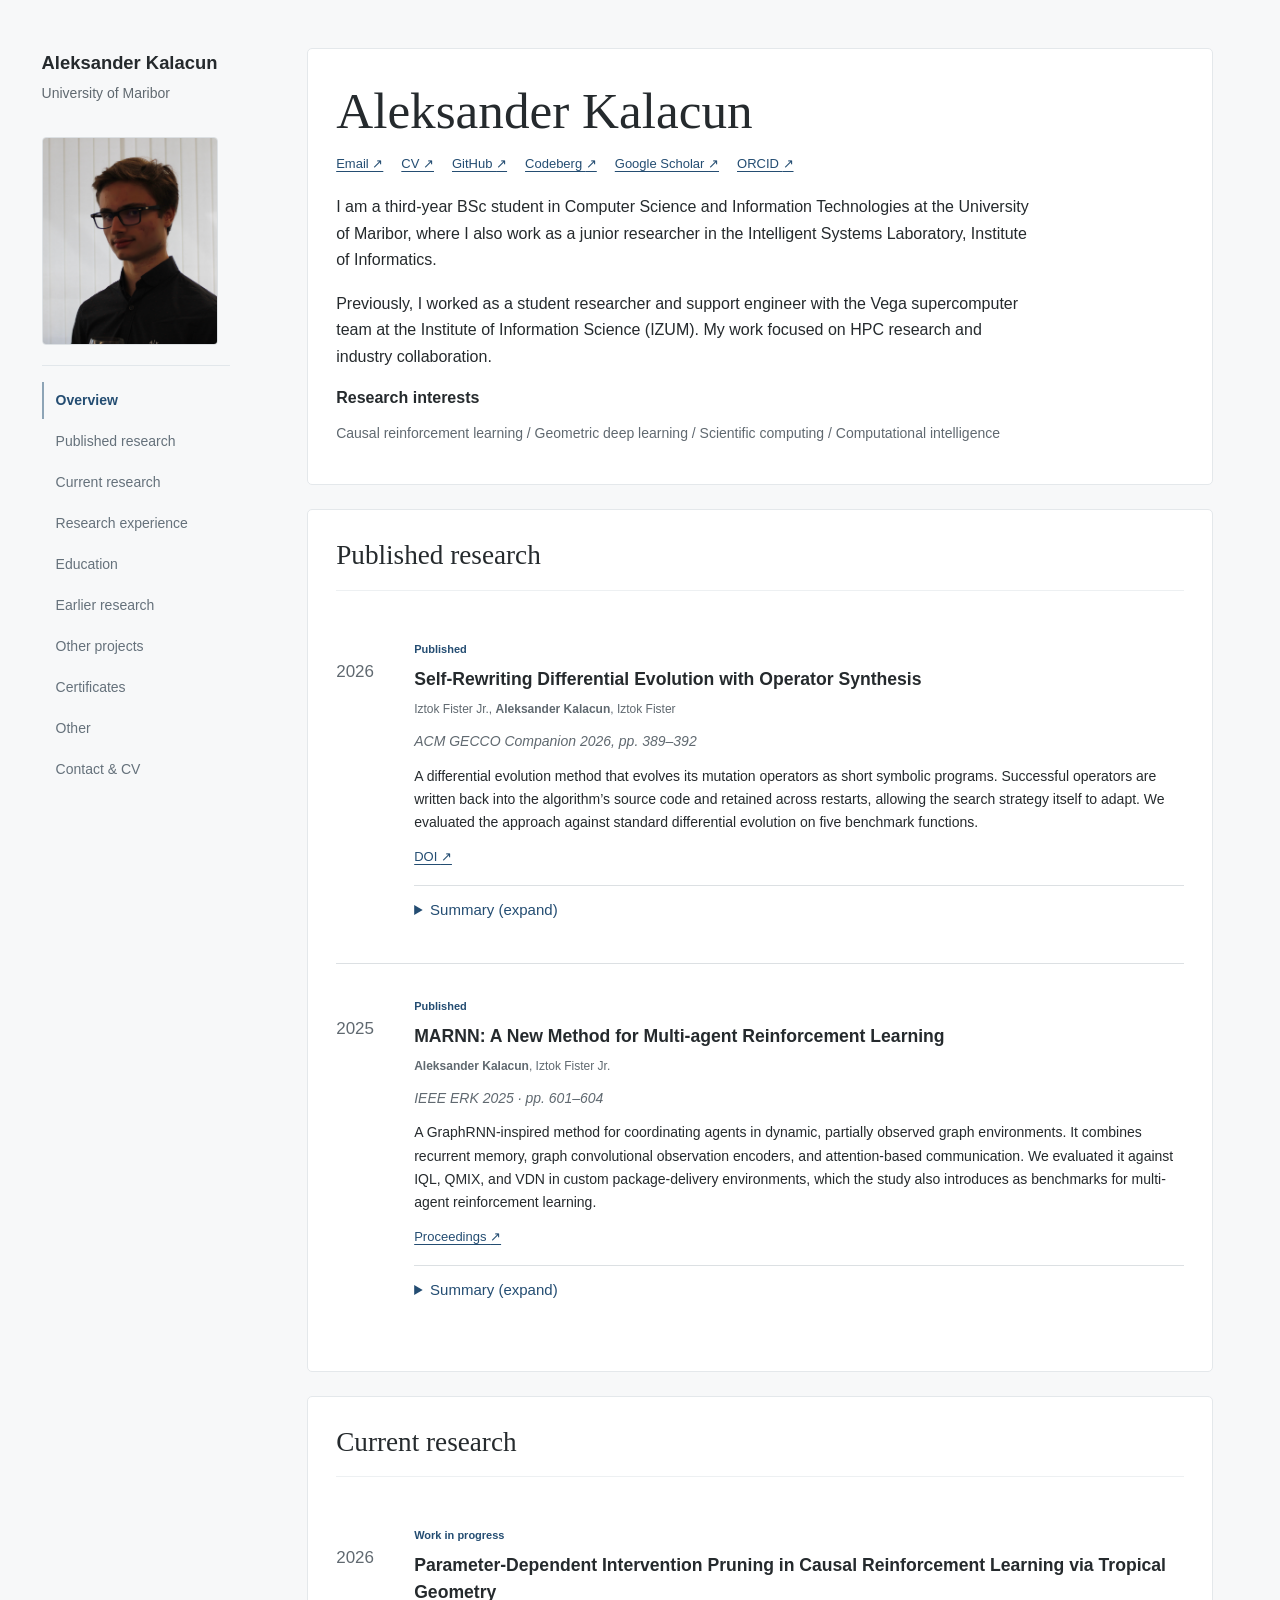
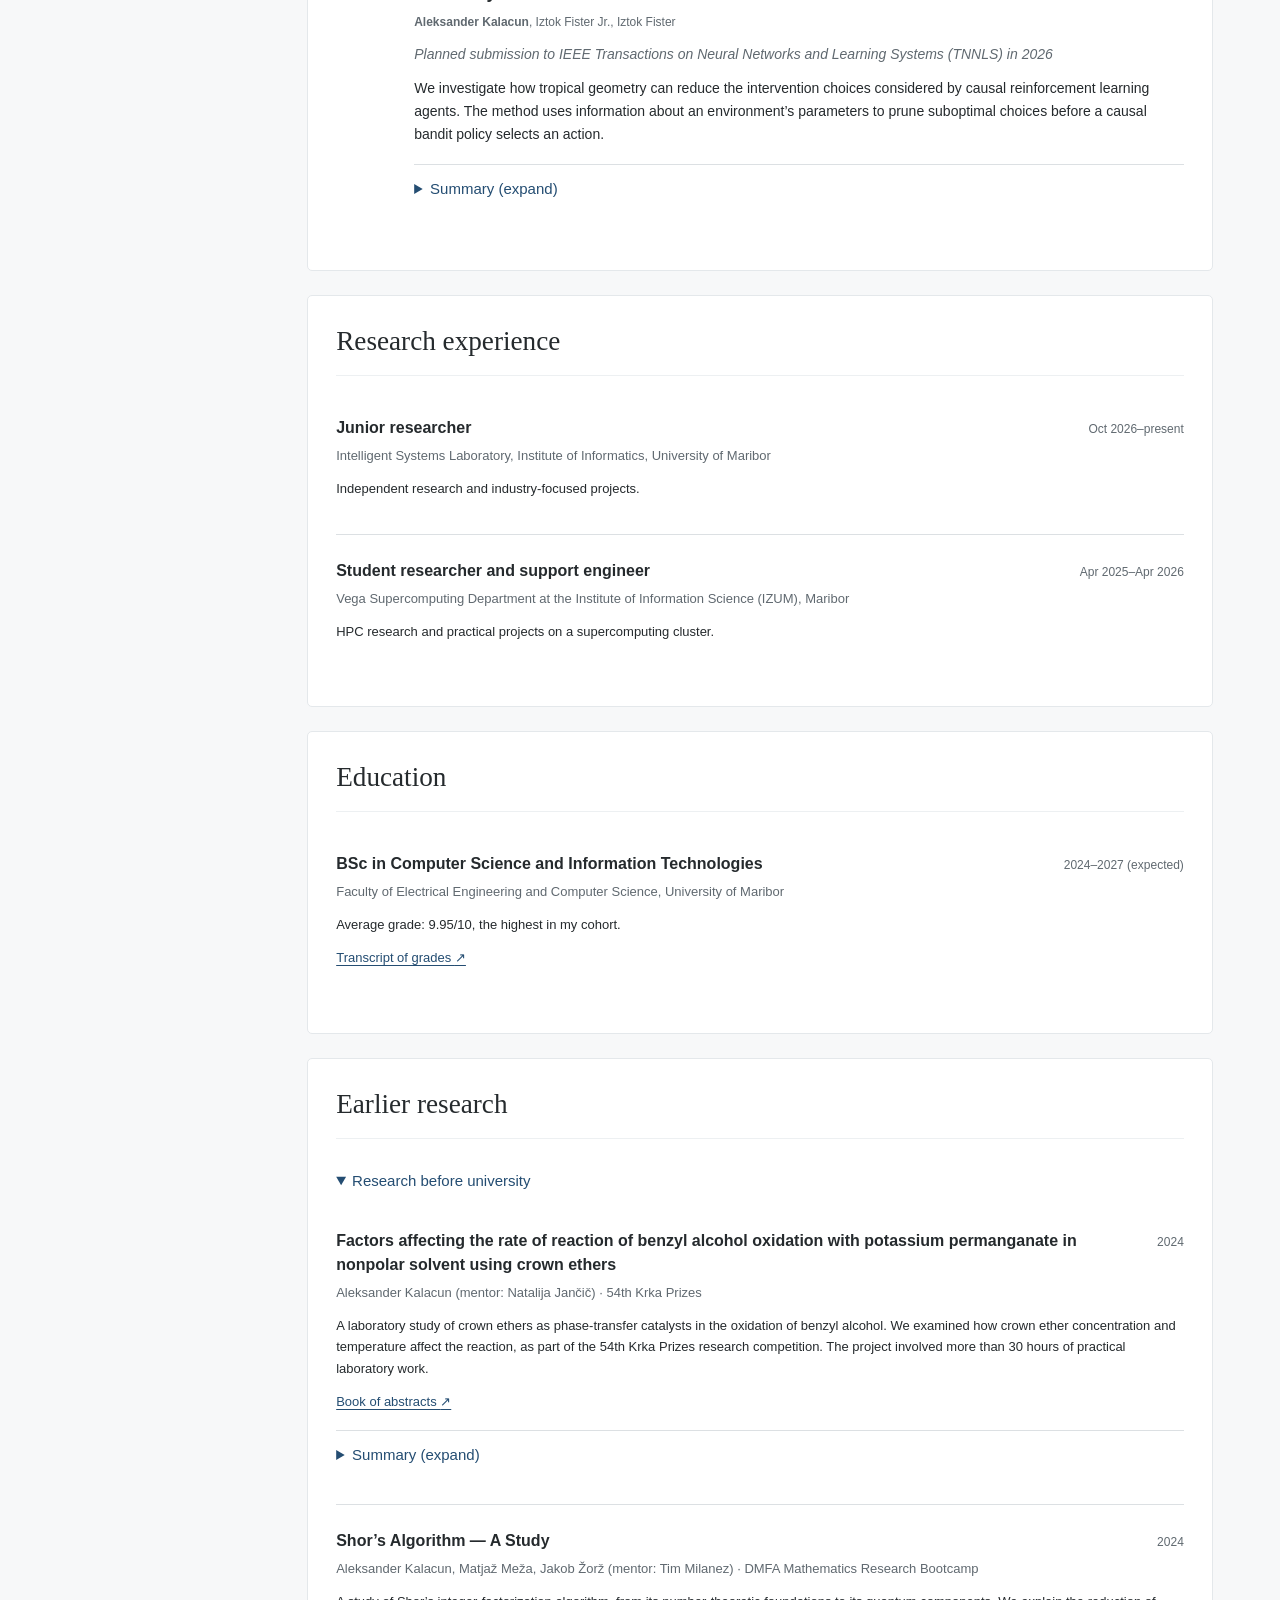
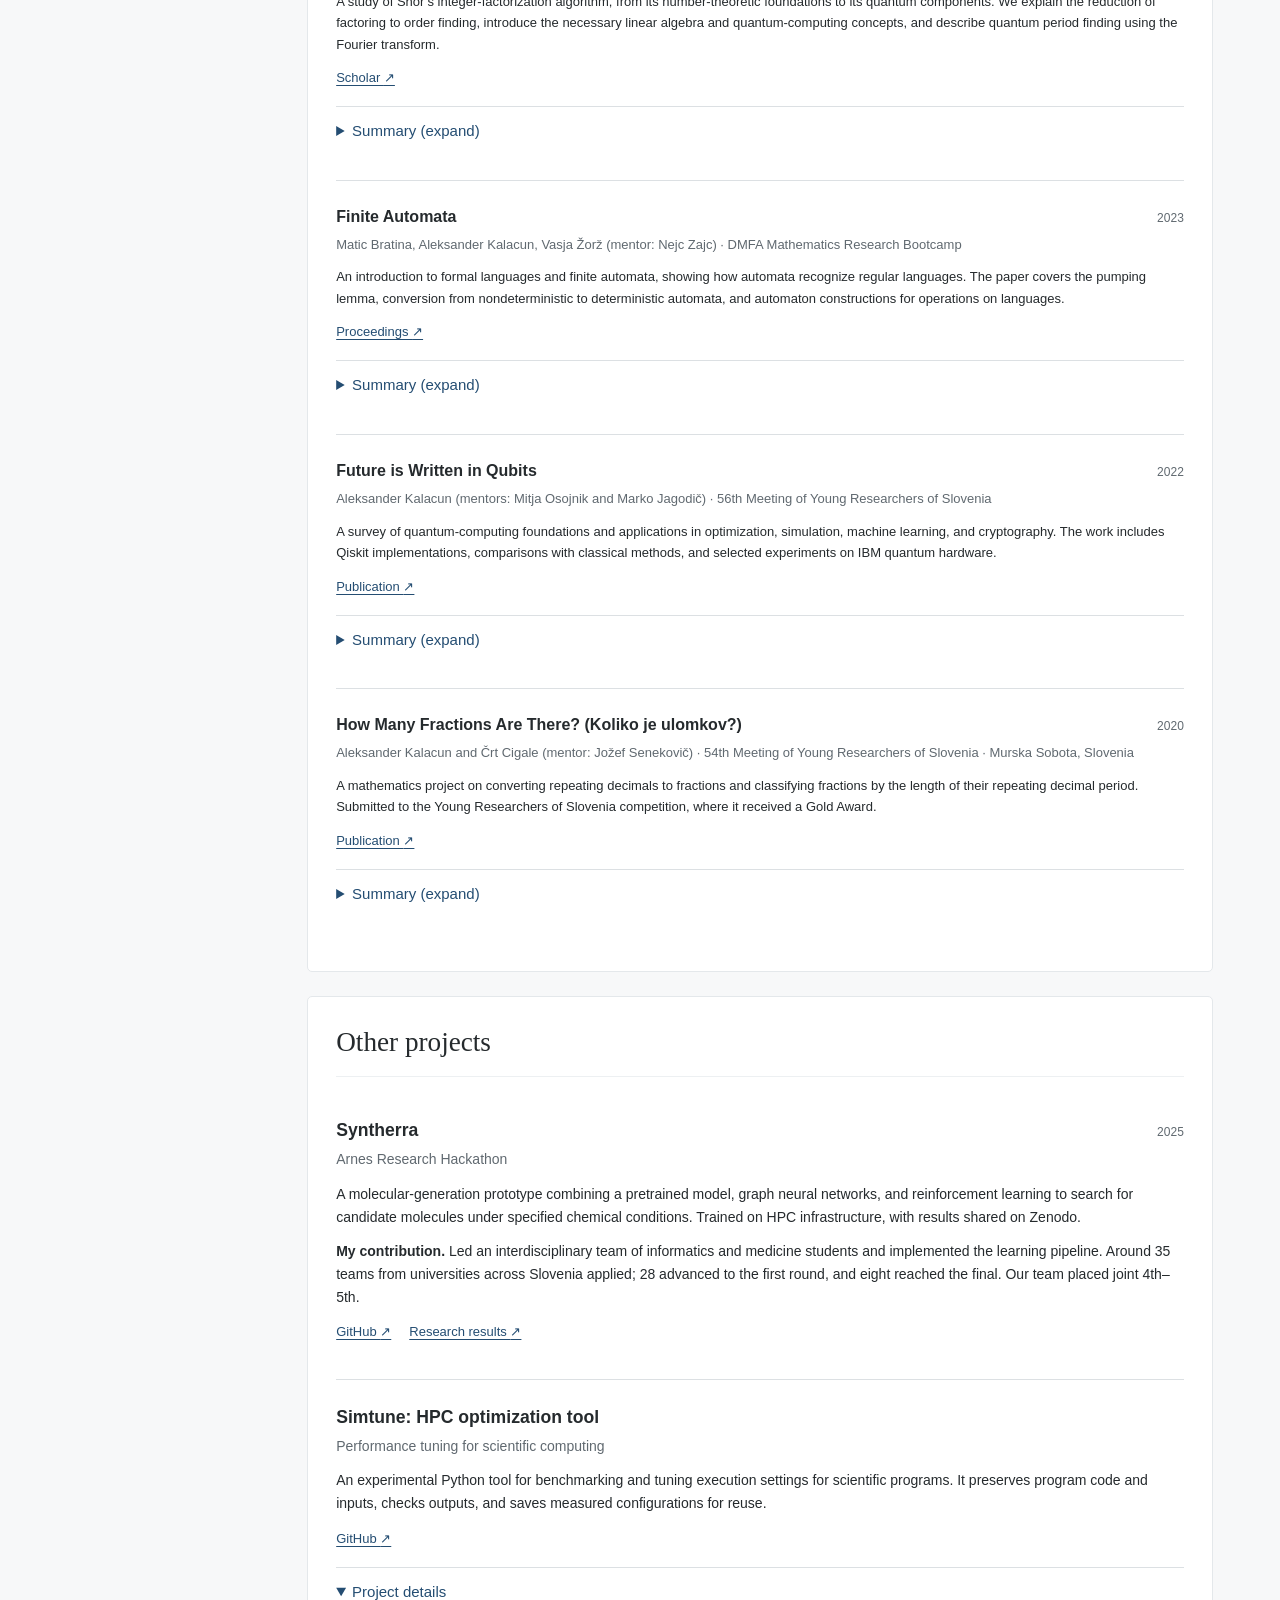
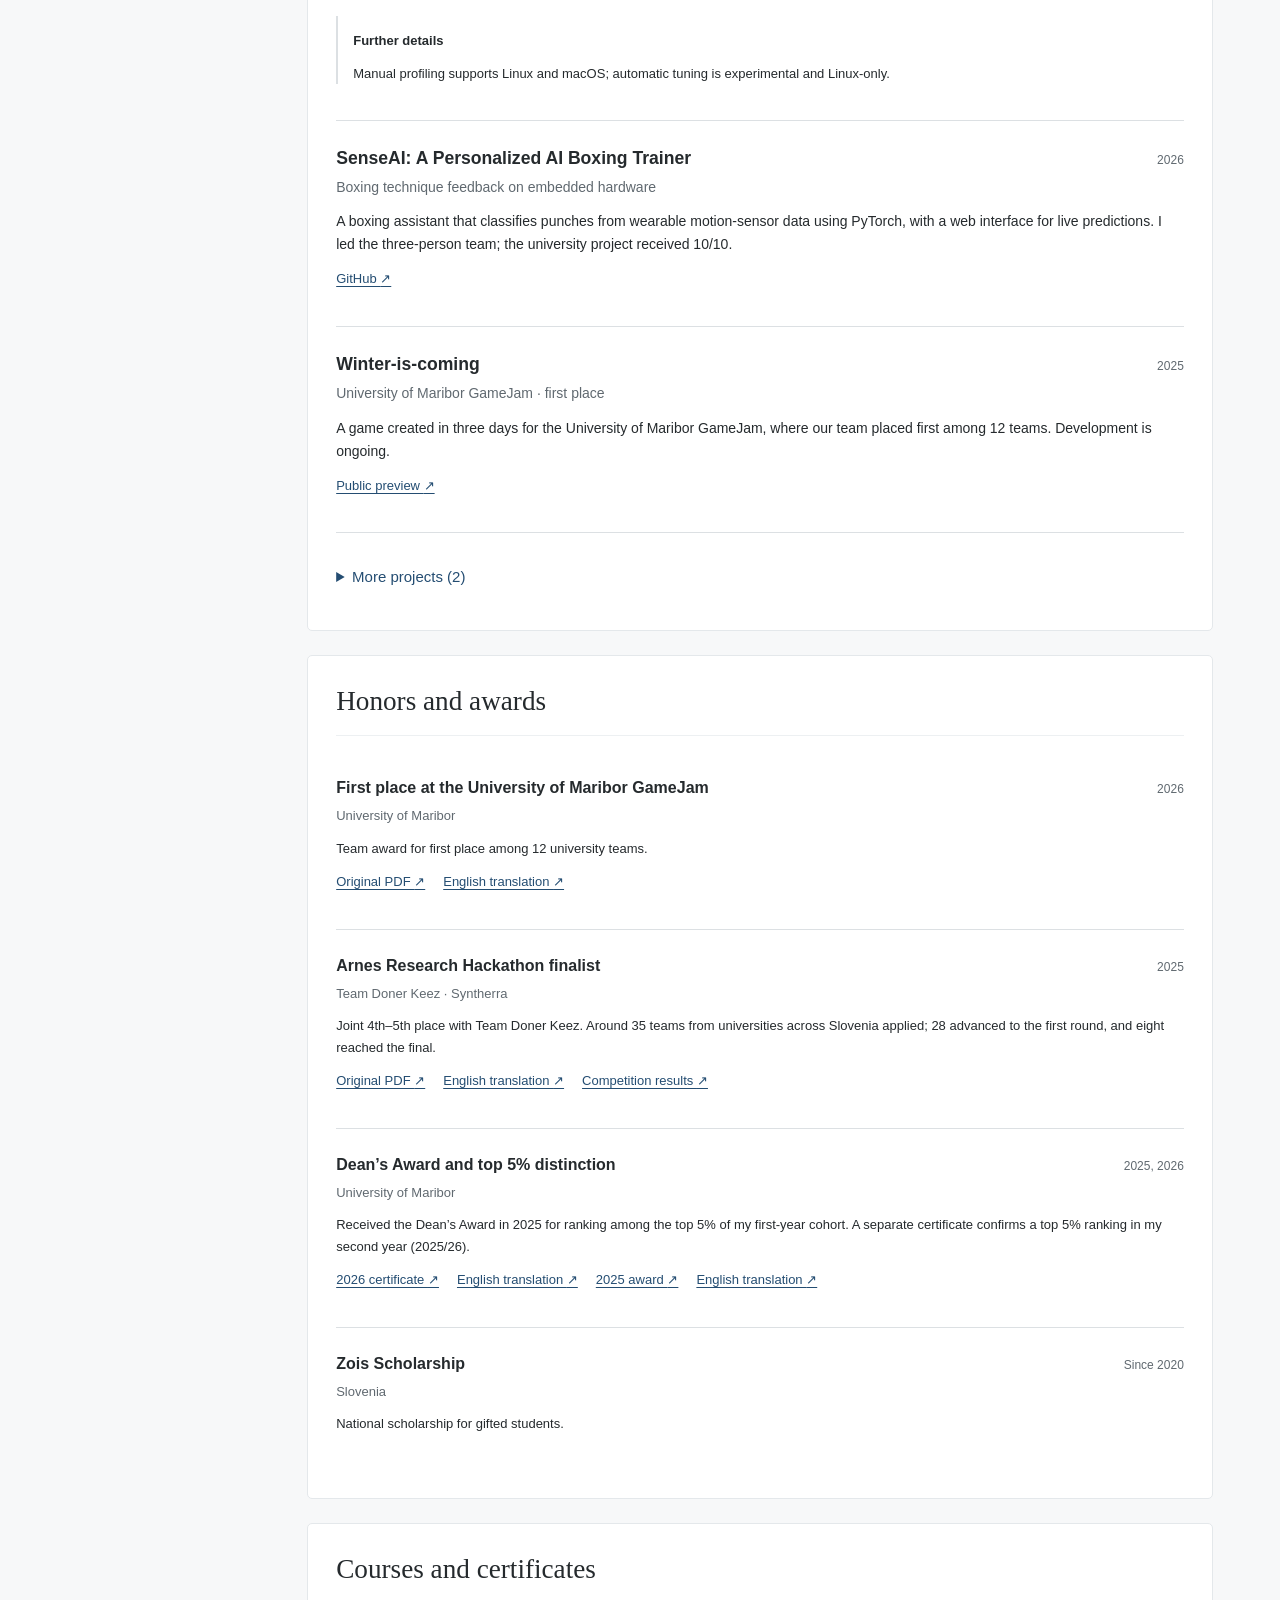
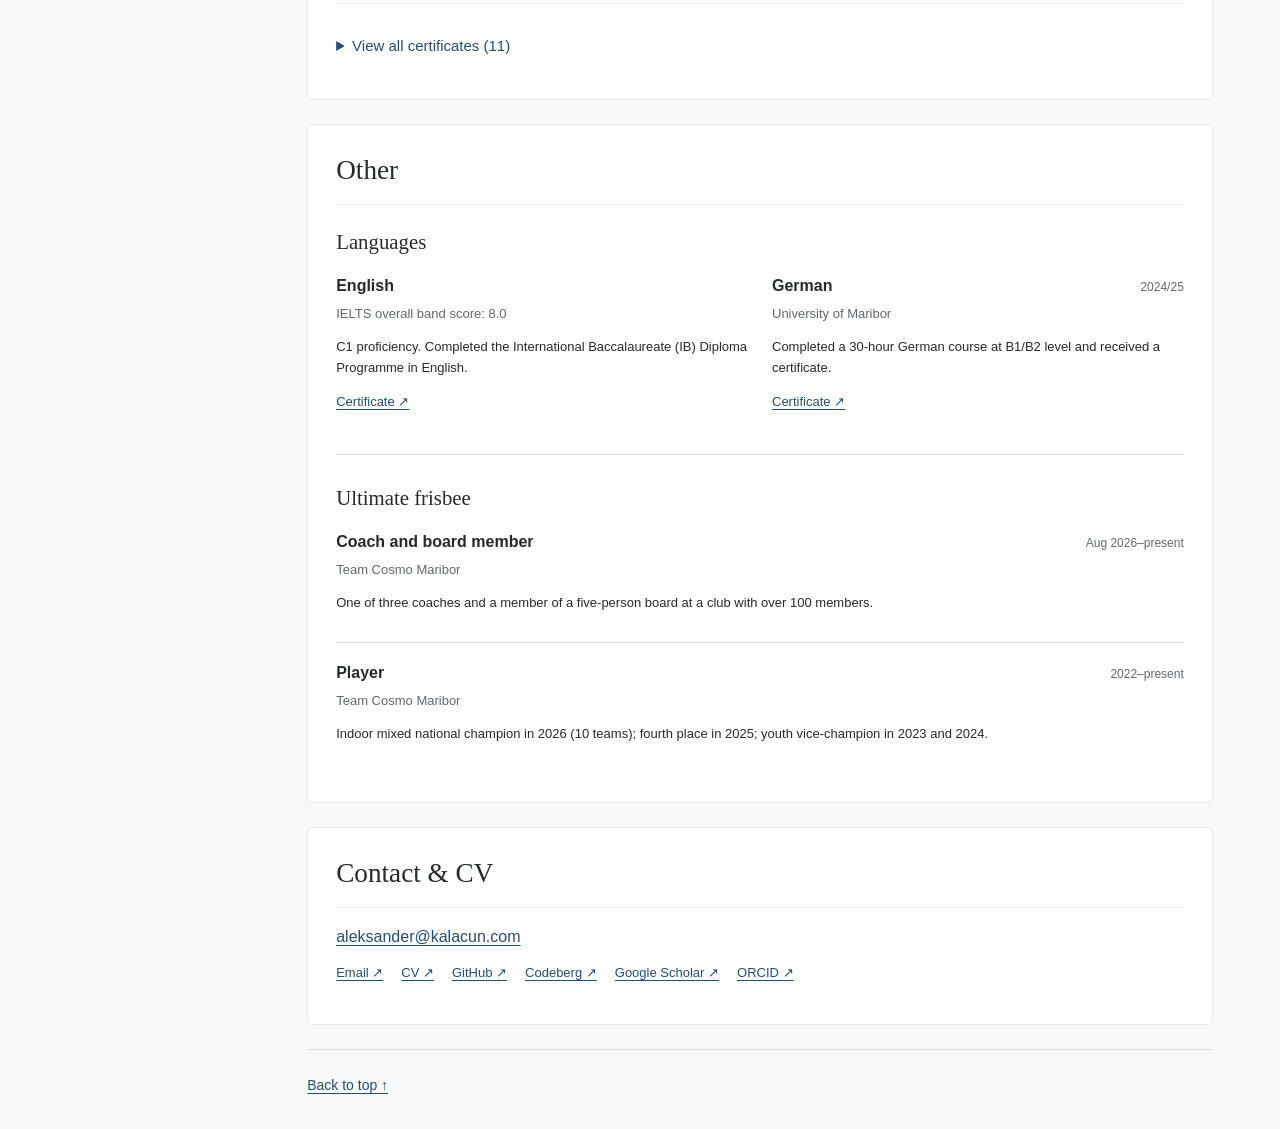
==== index.html @ 3c7ffd50 "Publish academic website with editable content and GitHub Pages deployment" ====
<!DOCTYPE html>
<html lang="en">
<head>
  <meta charset="utf-8">
  <meta name="viewport" content="width=device-width, initial-scale=1">
  <meta name="description" content="Research, publications, projects, and academic background of Aleksander Kalacun.">
  <meta name="theme-color" content="#f7f8f9">

  <link rel="canonical" href="https://kalacun.com/">
  <title>Aleksander Kalacun</title>
  <link rel="icon" href="assets/favicon.svg" type="image/svg+xml">
  <link rel="stylesheet" href="styles.css">
  <script src="script.js" defer></script>
</head>
<body class="academic-site">
  <!-- Static HTML generated from content.json by tools/build.py. -->
  <a class="skip-link" href="#main-content">Skip to content</a>
  <div class="layout">
    <header class="sidebar">
      <a class="identity" href="#overview">Aleksander Kalacun</a>
      <p class="sidebar-caption">University of Maribor</p>
      <div class="photo-widget"><div class="photo-frame"><img data-profile-photo src="assets/portrait.jpg" alt="Portrait of Aleksander Kalacun" width="176" height="208"><div class="photo-fallback" hidden><span aria-hidden="true">AK</span><small>Your portrait here</small></div></div></div>
      <nav class="page-nav" aria-label="Sections"><a href="#overview">Overview</a><a href="#research">Published research</a><a href="#current-research">Current research</a><a href="#experience">Research experience</a><a href="#education">Education</a><a href="#earlier-research">Earlier research</a><a href="#projects">Other projects</a><a href="#certificates">Certificates</a><a href="#misc">Other</a><a href="#contact">Contact & CV</a></nav>
    </header>
    <main id="main-content">
      <section id="overview" class="overview" aria-labelledby="page-title">
        <div class="overview-profile">
          <h1 id="page-title">Aleksander Kalacun</h1>
          <div class="profile-links"><a href="mailto:aleksander@kalacun.com">Email ↗</a><div class="resource-links"><a href="assets/documents/cv/kalacun-cv.pdf">CV <span aria-hidden="true">↗</span></a><a href="https://github.com/Kalacun">GitHub <span aria-hidden="true">↗</span></a><a href="https://codeberg.org/kalacun">Codeberg <span aria-hidden="true">↗</span></a><a href="https://scholar.google.com/citations?user=TUe8zA0AAAAJ">Google Scholar <span aria-hidden="true">↗</span></a><a href="https://orcid.org/0009-0006-2199-4405">ORCID <span aria-hidden="true">↗</span></a></div></div>
        </div>
        <p class="bio">I am a third-year BSc student in Computer Science and Information Technologies at the University of Maribor, where I also work as a junior researcher in the Intelligent Systems Laboratory, Institute of Informatics.</p><p class="bio">Previously, I worked as a student researcher and support engineer with the Vega supercomputer team at the Institute of Information Science (IZUM). My work focused on HPC research and industry collaboration.</p>
        <h2 class="overview-title">Research interests</h2><p class="interests">Causal reinforcement learning / Geometric deep learning / Scientific computing / Computational intelligence</p>

      </section>
      <section id="research" aria-labelledby="research-title"><h2 id="research-title">Published research</h2><article class="research-entry" id="self-rewriting-de" data-category="published">
      <div class="entry-year">2026</div><div class="entry-content">
      <div class="status-line"><span class="status published">Published</span></div>
      <h3>Self-Rewriting Differential Evolution with Operator Synthesis</h3><p class="metadata">Iztok Fister Jr., <strong>Aleksander Kalacun</strong>, Iztok Fister</p>
      <p class="venue">ACM GECCO Companion 2026, pp. 389–392</p><p>A differential evolution method that evolves its mutation operators as short symbolic programs. Successful operators are written back into the algorithm’s source code and retained across restarts, allowing the search strategy itself to adapt. We evaluated the approach against standard differential evolution on five benchmark functions.</p>

      <div class="resource-links"><a href="https://doi.org/10.1145/3795101.3805457">DOI <span aria-hidden="true">↗</span></a></div>
      <details><summary>Summary (expand)<span class="sr-only"> for Self-Rewriting Differential Evolution with Operator Synthesis</span></summary><div class="detail-body"><div><h4>Abstract</h4><p>Although evolving algorithms are based on principles of biological evolution, such as reproduction, mutation, and selection, they still obey the von Neumann principle &quot;Program = algorithm + data&quot;. These algorithms remain rigid in the sense that their code does not change in computer memory during execution; their evolvability mainly concerns the data they process. In this paper, we introduce a novel variant of differential evolution that can adapt at the code level, overcoming this rigidity. In our proposed method, differential evolution mutation strategies are represented as short symbolic programs. Periodically, the system synthesizes new operators by mutating the top-performing operators through variable swaps, F-scaling, and the addition of difference terms. It merges these operators into a deduplicated library with a size cap and assigns credit based on empirical success using a softmax function. After each phase, the method rewrites its own program by serializing the evolved operator library and the best solution back into its source code and re-executing it, producing heritable, cumulative changes to the program itself. On canonical benchmarks, the optimizer discovers effective, previously absent operators and improves across phases, illustrating a practical path toward structural replication and self-adaptation.</p></div></div></details>
      <div class="entry-updated"></div></div></article><article class="research-entry" id="marnn" data-category="published">
      <div class="entry-year">2025</div><div class="entry-content">
      <div class="status-line"><span class="status published">Published</span></div>
      <h3>MARNN: A New Method for Multi-agent Reinforcement Learning</h3><p class="metadata"><strong>Aleksander Kalacun</strong>, Iztok Fister Jr.</p>
      <p class="venue">IEEE ERK 2025 · pp. 601–604</p><p>A GraphRNN-inspired method for coordinating agents in dynamic, partially observed graph environments. It combines recurrent memory, graph convolutional observation encoders, and attention-based communication. We evaluated it against IQL, QMIX, and VDN in custom package-delivery environments, which the study also introduces as benchmarks for multi-agent reinforcement learning.</p>

      <div class="resource-links"><a href="https://erk.fe.uni-lj.si/2025/papers/kalacun(marnn__a).pdf">Proceedings <span aria-hidden="true">↗</span></a></div>
      <details><summary>Summary (expand)<span class="sr-only"> for MARNN: A New Method for Multi-agent Reinforcement Learning</span></summary><div class="detail-body"><div><h4>Abstract</h4><p>This paper presents a new method for dynamic, partially observed multi-agent Markov decision processes with stochastic elements. We use this formulation to define and simulate real-world problems and represent them as graphs. Existing multi-agent reinforcement learning algorithms struggle in changing environments that lack consistency. The core idea of the proposed algorithm is based on the deep autoregressive model GraphRNN, enabling long-term goal memorization and greater resilience to stochastic changes in the environment. Policy decisions are based on graph convolutional network encoders. Using observations and information communicated by other agents through graph attention network encoders, agents decide on the best next state. To demonstrate the method&#x27;s capabilities, we implemented new graph-based environments. We used these environments to evaluate multi-agent reinforcement learning algorithms on problems resembling real-world situations, providing an effective benchmark.</p></div></div></details>
      <div class="entry-updated"></div></div></article></section>
<section id="current-research" aria-labelledby="current-research-title"><h2 id="current-research-title">Current research</h2><article class="research-entry" id="tropical-rl" data-category="ongoing">
      <div class="entry-year">2026</div><div class="entry-content">
      <div class="status-line"><span class="status ongoing">Work in progress</span></div>
      <h3>Parameter-Dependent Intervention Pruning in Causal Reinforcement Learning via Tropical Geometry</h3><p class="metadata"><strong>Aleksander Kalacun</strong>, Iztok Fister Jr., Iztok Fister</p>
      <p class="venue">Planned submission to IEEE Transactions on Neural Networks and Learning Systems (TNNLS) in 2026</p><p>We investigate how tropical geometry can reduce the intervention choices considered by causal reinforcement learning agents. The method uses information about an environment’s parameters to prune suboptimal choices before a causal bandit policy selects an action.</p>


      <details><summary>Summary (expand)<span class="sr-only"> for Parameter-Dependent Intervention Pruning in Causal Reinforcement Learning via Tropical Geometry</span></summary><div class="detail-body"><div><h4>Abstract</h4><p>Causal reinforcement learning agents, such as structural causal bandit agents, must not only find a policy that maximizes reward in an uncertain environment but also decide where to intervene: which variables to act on and which to leave to their natural, possibly confounded mechanisms. Causal agents use a three-level hierarchy to interact with their environment: observational, interventional, and counterfactual. Established structural causal bandit methods, such as POMIS, reduce the complexity of searching the intervention set from O(3^k) to O(2^k), where k denotes the number of arms, by using the causal diagram to prune targets that are never optimal. However, the POMIS intervention set deliberately represents the worst case and ignores environment-specific parameter restrictions implied by the available data.</p><p>This paper addresses that gap by introducing a second, parameter-dependent intervention-pruning layer. The problem is transformed into a tropical geometry representation that incorporates the parameters into the optimal-arm decision. The proposed pipeline consists of five steps: (1) calculate the POMIS-reduced arm set from the causal graph G; (2) decompose the environment parameterization using c-factorization and identify a reward distribution; (3) tropicalize the reward distribution; (4) apply parameter-dependent tropical pruning to remove only provably suboptimal arms, certified using a linear program; and (5) choose an action using an online policy for structural causal bandits. In the pruning step, arms are represented by a tropical surrogate in which each monomial dominates the others in the observed tropical rational functions containing the reward distributions.</p><p>The proposed method is policy-agnostic and introduces two variants of structural causal bandit algorithms: the upper confidence bound method PDTP-UCB and the Thompson sampling method PDTP-TS. It applies to environments that satisfy the stated assumptions. We evaluated the approach on synthetic drug-combination benchmarks with k ∈ {3, 4, 6} arms. Across 100 independent runs with a time horizon of T = 10,000, PDTP-UCB reduced the UCB1-on-POMIS assignment-arm set from 12 arms to 2, from 36 to 4, and from 144 to 5, respectively. PDTP-UCB also reduced final cumulative regret relative to UCB1-on-POMIS by a factor of approximately 11 to 19. Replacing the online policy with Thompson sampling improved the results further.</p></div></div></details>
      <div class="entry-updated"></div></div></article></section>
<section id="experience" aria-labelledby="experience-title"><h2 id="experience-title">Research experience</h2><article class="compact-entry"><div class="entry-heading"><h3>Junior researcher</h3>
      <span class="entry-year">Oct 2026–present</span></div>
      <p class="metadata">Intelligent Systems Laboratory, Institute of Informatics, University of Maribor</p><p>Independent research and industry-focused projects.</p>

      </article><article class="compact-entry"><div class="entry-heading"><h3>Student researcher and support engineer</h3>
      <span class="entry-year">Apr 2025–Apr 2026</span></div>
      <p class="metadata">Vega Supercomputing Department at the Institute of Information Science (IZUM), Maribor</p><p>HPC research and practical projects on a supercomputing cluster.</p>

      </article></section>
<section id="education" aria-labelledby="education-title"><h2 id="education-title">Education</h2><article class="compact-entry"><div class="entry-heading"><h3>BSc in Computer Science and Information Technologies</h3>
      <span class="entry-year">2024–2027 (expected)</span></div>
      <p class="metadata">Faculty of Electrical Engineering and Computer Science, University of Maribor</p><p>Average grade: 9.95/10, the highest in my cohort.</p>
      <div class="resource-links"><a href="assets/documents/grades/grades.pdf" aria-label="Academic transcript (PDF)">Transcript of grades <span aria-hidden="true">↗</span></a></div>
      </article></section>
<section id="earlier-research" aria-labelledby="earlier-research-title"><h2 id="earlier-research-title">Earlier research</h2><details open><summary>Research before university</summary><article class="compact-entry"><div class="entry-heading"><h3>Factors affecting the rate of reaction of benzyl alcohol oxidation with potassium permanganate in nonpolar solvent using crown ethers</h3>
      <span class="entry-year">2024</span></div>
      <p class="metadata">Aleksander Kalacun (mentor: Natalija Jančič) · 54th Krka Prizes</p><p>A laboratory study of crown ethers as phase-transfer catalysts in the oxidation of benzyl alcohol. We examined how crown ether concentration and temperature affect the reaction, as part of the 54th Krka Prizes research competition. The project involved more than 30 hours of practical laboratory work.</p>
      <div class="resource-links"><a href="https://www.krkinenagrade.si/media/store/54-KN/FINAL_544004-2024-KN-Krka-prizes-Book-of-abstracts-SI-EN2.pdf">Book of abstracts <span aria-hidden="true">↗</span></a></div>
      <details><summary>Summary (expand)<span class="sr-only"> for Factors affecting the rate of reaction of benzyl alcohol oxidation with potassium permanganate in nonpolar solvent using crown ethers</span></summary><div class="detail-body"><div><h4>Abstract</h4><p>In this research, we investigated the practical use of crown ethers in the laboratory. Crown ethers are cyclic organic compounds that can bind ions of a suitable size within their central cavity. They form a nonpolar shell around a polar ion, allowing compounds normally soluble only in polar solvents to dissolve in nonpolar solvents. Reactions involving substances with different solubilities are a common challenge in laboratory research, while alternatives such as DMSO can pose environmental hazards. We therefore investigated the optimal crown ether concentration and reaction temperature.</p><p>We studied the oxidation of benzyl alcohol, which is soluble in nonpolar solvents, with potassium permanganate, which is soluble in polar solvents, using a crown ether as a catalyst and diethyl ether as the solvent. Without the crown ether, the reaction does not occur because the potassium permanganate remains solid and settles at the bottom. With the crown ether, oxidation proceeds and produces benzaldehyde.</p><p>We tested different crown ether concentrations at 30 °C, measuring the benzaldehyde concentration every five minutes for one hour with an ATR-FTIR spectrophotometer. We repeated the procedure at different temperatures while keeping the crown ether concentration constant. After comparing absolute concentration changes and areas under the concentration–time curves, we found that the highest benzaldehyde concentration occurred at 35 °C and with 0.4 g of crown ether per solution. Neither value was at the extreme of the tested range, which was an unexpected result.</p></div></div></details></article><article class="compact-entry"><div class="entry-heading"><h3>Shor’s Algorithm — A Study</h3>
      <span class="entry-year">2024</span></div>
      <p class="metadata">Aleksander Kalacun, Matjaž Meža, Jakob Žorž (mentor: Tim Milanez) · DMFA Mathematics Research Bootcamp</p><p>A study of Shor’s integer-factorization algorithm, from its number-theoretic foundations to its quantum components. We explain the reduction of factoring to order finding, introduce the necessary linear algebra and quantum-computing concepts, and describe quantum period finding using the Fourier transform.</p>
      <div class="resource-links"><a href="https://scholar.google.si/citations?view_op=view_citation&amp;hl=sl&amp;user=TUe8zA0AAAAJ&amp;citation_for_view=TUe8zA0AAAAJ:u-x6o8ySG0sC">Scholar <span aria-hidden="true">↗</span></a></div>
      <details><summary>Summary (expand)<span class="sr-only"> for Shor’s Algorithm — A Study</span></summary><div class="detail-body"><div><h4>Abstract</h4><p>We explore a quantum algorithm for integer factorization known as Shor&#x27;s algorithm, which, at least in theory, outperforms even the fastest known classical algorithm in terms of time complexity. In the first part, we explain the classical component of the algorithm, which is based on the fundamentals of number theory. In the second part, we tackle the quantum component, examining the foundations of quantum mechanics and quantum computing formulated around linear algebra.</p></div></div></details></article><article class="compact-entry"><div class="entry-heading"><h3>Finite Automata</h3>
      <span class="entry-year">2023</span></div>
      <p class="metadata">Matic Bratina, Aleksander Kalacun, Vasja Žorž (mentor: Nejc Zajc) · DMFA Mathematics Research Bootcamp</p><p>An introduction to formal languages and finite automata, showing how automata recognize regular languages. The paper covers the pumping lemma, conversion from nondeterministic to deterministic automata, and automaton constructions for operations on languages.</p>
      <div class="resource-links"><a href="http://mars.dmfa.si/stare_strani/src_old/projekti/marsZbornik2023.pdf#page=63">Proceedings <span aria-hidden="true">↗</span></a></div>
      <details><summary>Summary (expand)<span class="sr-only"> for Finite Automata</span></summary><div class="detail-body"><div><h4>Abstract</h4><p>This paper presents the concepts of formal languages and finite automata. It describes the operation of finite automata and their properties, explaining the connection between them and formal languages in an intuitive and accessible manner.</p></div></div></details></article><article class="compact-entry"><div class="entry-heading"><h3>Future is Written in Qubits</h3>
      <span class="entry-year">2022</span></div>
      <p class="metadata">Aleksander Kalacun (mentors: Mitja Osojnik and Marko Jagodič) · 56th Meeting of Young Researchers of Slovenia</p><p>A survey of quantum-computing foundations and applications in optimization, simulation, machine learning, and cryptography. The work includes Qiskit implementations, comparisons with classical methods, and selected experiments on IBM quantum hardware.</p>
      <div class="resource-links"><a href="https://zbirke.zotks.si/2022/resources/SS_ra%C4%8Dun_1311.pdf">Publication <span aria-hidden="true">↗</span></a></div>
      <details><summary>Summary (expand)<span class="sr-only"> for Future is Written in Qubits</span></summary><div class="detail-body"><div><h4>Abstract</h4><p>Using quantum computer simulations and experiments on real quantum computers, we investigated problems for which quantum computing promises advances in scientific research. We compared quantum and classical approaches in terms of speed and solution quality. The selected problems represented four areas in which quantum computing is expected to have a major impact.</p><p>Our results generally agreed with published studies, but we also observed unexpected differences. In the matrix-based machine-learning example, the hybrid algorithm was almost as fast and efficient as a working, though nonoptimal, classical implementation. In our experiments with Shor’s algorithm, the quantum simulation was much slower, particularly as the problem became more difficult. We found that quantum simulations, although still far from efficient quantum computation, can help investigate problems with potentially significant effects on scientific disciplines relevant to everyday life.</p></div></div></details></article><article class="compact-entry"><div class="entry-heading"><h3>How Many Fractions Are There? (Koliko je ulomkov?)</h3>
      <span class="entry-year">2020</span></div>
      <p class="metadata">Aleksander Kalacun and Črt Cigale (mentor: Jožef Senekovič) · 54th Meeting of Young Researchers of Slovenia · Murska Sobota, Slovenia</p><p>A mathematics project on converting repeating decimals to fractions and classifying fractions by the length of their repeating decimal period. Submitted to the Young Researchers of Slovenia competition, where it received a Gold Award.</p>
      <div class="resource-links"><a href="https://zbirke.zotks.si/resources/Zlato_OS_Matematika_ali_logika_584812.pdf">Publication <span aria-hidden="true">↗</span></a></div>
      <details><summary>Summary (expand)<span class="sr-only"> for How Many Fractions Are There? (Koliko je ulomkov?)</span></summary><div class="detail-body"><div><h4>Abstract</h4><p>There are infinitely many natural numbers, and every rational number can be written as a fraction. A rational number also has a decimal representation that either terminates or eventually repeats. In this research paper, we investigate how to express a repeating decimal as a fraction and how this representation relates to the number of digits in the repeating block. We explore the number of fractions with a chosen period length, including the case of a single-digit repeating period.</p></div></div></details></article></details></section>
<section id="projects" aria-labelledby="projects-title"><h2 id="projects-title">Other projects</h2><article class="project-entry" id="syntherra">
      <div class="entry-heading"><h3>Syntherra</h3><span class="entry-year">2025</span></div>
      <p class="metadata">Arnes Research Hackathon</p>
      <p>A molecular-generation prototype combining a pretrained model, graph neural networks, and reinforcement learning to search for candidate molecules under specified chemical conditions. Trained on HPC infrastructure, with results shared on Zenodo.</p>
      <p class="contribution"><strong>My contribution.</strong> Led an interdisciplinary team of informatics and medicine students and implemented the learning pipeline. Around 35 teams from universities across Slovenia applied; 28 advanced to the first round, and eight reached the final. Our team placed joint 4th–5th.</p>
      <div class="resource-links"><a href="https://github.com/Kalacun/Syntherra">GitHub <span aria-hidden="true">↗</span></a><a href="https://zenodo.org/records/15205817">Research results <span aria-hidden="true">↗</span></a></div>
      </article><article class="project-entry" id="hpc-optimization">
      <div class="entry-heading"><h3>Simtune: HPC optimization tool</h3><span class="entry-year"></span></div>
      <p class="metadata">Performance tuning for scientific computing</p>
      <p>An experimental Python tool for benchmarking and tuning execution settings for scientific programs. It preserves program code and inputs, checks outputs, and saves measured configurations for reuse.</p>

      <div class="resource-links"><a href="https://github.com/Kalacun/simtune">GitHub <span aria-hidden="true">↗</span></a></div>
      <details open><summary>Project details<span class="sr-only"> for Simtune: HPC optimization tool</span></summary><div class="detail-body"><div><h4>Further details</h4><p>Manual profiling supports Linux and macOS; automatic tuning is experimental and Linux-only.</p></div></div></details></article><article class="project-entry" id="sensai">
      <div class="entry-heading"><h3>SenseAI: A Personalized AI Boxing Trainer</h3><span class="entry-year">2026</span></div>
      <p class="metadata">Boxing technique feedback on embedded hardware</p>
      <p>A boxing assistant that classifies punches from wearable motion-sensor data using PyTorch, with a web interface for live predictions. I led the three-person team; the university project received 10/10.</p>

      <div class="resource-links"><a href="https://github.com/Kalacun/sensAI">GitHub <span aria-hidden="true">↗</span></a></div>
      </article><article class="project-entry" id="winter-is-coming">
      <div class="entry-heading"><h3>Winter-is-coming</h3><span class="entry-year">2025</span></div>
      <p class="metadata">University of Maribor GameJam · first place</p>
      <p>A game created in three days for the University of Maribor GameJam, where our team placed first among 12 teams. Development is ongoing.</p>

      <div class="resource-links"><a href="https://github.com/Kalacun/Winter-is-coming-preview">Public preview <span aria-hidden="true">↗</span></a></div>
      </article><details class="more-entries"><summary>More projects (2)</summary><article class="project-entry" id="additional-project-5">
      <div class="entry-heading"><h3>theatergen</h3><span class="entry-year">2025–present</span></div>
      <p class="metadata">Working prototype, in development</p>
      <p>A Godot game prototype that combines reinforcement learning, local language models, and image generation to create stories and dialogue that adapt to the player’s choices.</p>


      </article><article class="project-entry" id="dinbus">
      <div class="entry-heading"><h3>DinBus</h3><span class="entry-year"></span></div>
      <p class="metadata">Team project in development, using metaheuristic optimization</p>
      <p>A proposal for reservation-based intercity bus routing using differential evolution, with planned evaluation in a graph-based traffic simulation on HPC infrastructure.</p>

      <div class="resource-links"><a href="assets/documents/certificates/DinBus.pdf" aria-label="DinBus: project proposal and work plan in Slovenian (PDF)">Project proposal <span aria-hidden="true">↗</span></a><a href="assets/documents/research/DinBus-en.pdf" aria-label="DinBus: English reference translation of the project proposal (PDF)">English translation <span aria-hidden="true">↗</span></a></div>
      </article></details></section>
<section id="awards" aria-labelledby="awards-title"><h2 id="awards-title">Honors and awards</h2><article class="compact-entry"><div class="entry-heading"><h3>First place at the University of Maribor GameJam</h3>
      <span class="entry-year">2026</span></div>
      <p class="metadata">University of Maribor</p><p>Team award for first place among 12 university teams.</p>
      <div class="resource-links"><a href="assets/documents/certificates/gamejam-first-place.pdf" aria-label="GameJam first-place award: original certificate in Slovenian (PDF)">Original PDF <span aria-hidden="true">↗</span></a><a href="assets/documents/certificates/translations/gamejam-first-place-en.pdf" aria-label="GameJam first-place award: English reference translation (PDF)">English translation <span aria-hidden="true">↗</span></a></div>
      </article><article class="compact-entry"><div class="entry-heading"><h3>Arnes Research Hackathon finalist</h3>
      <span class="entry-year">2025</span></div>
      <p class="metadata">Team Doner Keez · Syntherra</p><p>Joint 4th–5th place with Team Doner Keez. Around 35 teams from universities across Slovenia applied; 28 advanced to the first round, and eight reached the final.</p>
      <div class="resource-links"><a href="assets/documents/certificates/hackathon-2025.pdf" aria-label="Research Hackathon 2025 participation: original certificate in Slovenian (PDF)">Original PDF <span aria-hidden="true">↗</span></a><a href="assets/documents/certificates/translations/hackathon-2025-en.pdf" aria-label="Research Hackathon 2025 participation: English reference translation (PDF)">English translation <span aria-hidden="true">↗</span></a><a href="https://hackathon.si/resitve-ekip-2025/">Competition results <span aria-hidden="true">↗</span></a></div>
      </article><article class="compact-entry"><div class="entry-heading"><h3>Dean’s Award and top 5% distinction</h3>
      <span class="entry-year">2025, 2026</span></div>
      <p class="metadata">University of Maribor</p><p>Received the Dean’s Award in 2025 for ranking among the top 5% of my first-year cohort. A separate certificate confirms a top 5% ranking in my second year (2025/26).</p>
      <div class="resource-links"><a href="assets/documents/certificates/top_5%.pdf" aria-label="Top 5% in the 2025/26 cohort: original certificate in Slovenian (PDF)">2026 certificate <span aria-hidden="true">↗</span></a><a href="assets/documents/certificates/translations/top-5-percent-2026-en.pdf" aria-label="Top 5% in the 2025/26 cohort: English reference translation (PDF)">English translation <span aria-hidden="true">↗</span></a><a href="assets/documents/certificates/deans_award_2025.pdf" aria-label="Dean’s Award 2025: original certificate in Slovenian (PDF)">2025 award <span aria-hidden="true">↗</span></a><a href="assets/documents/certificates/translations/deans-award-2025-en.pdf" aria-label="Dean’s Award 2025: English reference translation (PDF)">English translation <span aria-hidden="true">↗</span></a></div>
      </article><article class="compact-entry"><div class="entry-heading"><h3>Zois Scholarship</h3>
      <span class="entry-year">Since 2020</span></div>
      <p class="metadata">Slovenia</p><p>National scholarship for gifted students.</p>

      </article></section>
<section id="certificates" aria-labelledby="certificates-title"><h2 id="certificates-title">Courses and certificates</h2><details class="certificate-list"><summary>View all certificates (11)</summary><article class="compact-entry"><div class="entry-heading"><h3>Gray Scott HPC Summer School</h3>
      <span class="entry-year">23 Jun–4 Jul 2025</span></div>
      <p class="metadata">Gray Scott School · LAPP / CC-FR</p><p>33 hours of training in programming and optimization for heterogeneous computing architectures.</p>
      <div class="resource-links"><a href="assets/documents/certificates/gray-scott-school-2025.pdf" aria-label="Gray Scott HPC Summer School: certificate in English (PDF)">PDF (English) <span aria-hidden="true">↗</span></a></div>
      </article><article class="compact-entry"><div class="entry-heading"><h3>Introduction to Quantum Programming</h3>
      <span class="entry-year">5 Feb 2025</span></div>
      <p class="metadata">University of Maribor · Faculty of Electrical Engineering and Computer Science</p><p>A short course worth 1 ECTS, completed with a grade of 10/10.</p>
      <div class="resource-links"><a href="assets/documents/certificates/quantum-programming.pdf" aria-label="Introduction to Quantum Programming: original certificate in Slovenian (PDF)">Original PDF <span aria-hidden="true">↗</span></a><a href="assets/documents/certificates/translations/quantum-programming-en.pdf" aria-label="Introduction to Quantum Programming: English reference translation (PDF)">English translation <span aria-hidden="true">↗</span></a></div>
      </article><article class="compact-entry"><div class="entry-heading"><h3>Profiling AI Software Bootcamp</h3>
      <span class="entry-year">10 Jul 2025</span></div>
      <p class="metadata">EuroCC · VSC Research Center, TU Wien, and NVIDIA</p><p>A 4.5-hour bootcamp on NVIDIA Nsight Systems, GPU profiling, and distributed training, equivalent to 0.25 ECTS.</p>
      <div class="resource-links"><a href="assets/documents/certificates/ai-profiling-bootcamp.pdf" aria-label="Profiling AI Software Bootcamp: certificate in English (PDF)">PDF (English) <span aria-hidden="true">↗</span></a></div>
      </article><article class="compact-entry"><div class="entry-heading"><h3>Multi-GPU Programming Bootcamp</h3>
      <span class="entry-year">17–18 Jun 2025</span></div>
      <p class="metadata">EuroCC · ACC Cyfronet AGH and NVIDIA</p><p>Single-GPU and multi-GPU optimization, MPI, performance profiling, and hands-on exercises using NVIDIA A100 GPUs.</p>
      <div class="resource-links"><a href="assets/documents/certificates/multi-gpu-bootcamp.pdf" aria-label="Multi-GPU Programming Bootcamp: certificate in English (PDF)">PDF (English) <span aria-hidden="true">↗</span></a></div>
      </article><article class="compact-entry"><div class="entry-heading"><h3>Fundamentals of Accelerated Computing with Modern CUDA C++</h3>
      <span class="entry-year">19 Jun 2025</span></div>
      <p class="metadata">EuroCC Slovenia · University of Maribor, NVIDIA workshop</p><p>An 8-hour workshop on GPU programming, CUDA kernels and streams, memory optimization, and profiling.</p>
      <div class="resource-links"><a href="assets/documents/certificates/cuda-cpp.pdf" aria-label="Fundamentals of Accelerated Computing with Modern CUDA C++: original certificate in Slovenian (PDF)">Original PDF <span aria-hidden="true">↗</span></a><a href="assets/documents/certificates/translations/cuda-cpp-en.pdf" aria-label="Fundamentals of Accelerated Computing with Modern CUDA C++: English reference translation (PDF)">English translation <span aria-hidden="true">↗</span></a></div>
      </article><article class="compact-entry"><div class="entry-heading"><h3>Containers on Supercomputers</h3>
      <span class="entry-year">24 Jun 2025</span></div>
      <p class="metadata">EuroCC Slovenia · University of Ljubljana</p><p>A 5-hour course covering Slurm, environment modules, Docker, and Apptainer.</p>
      <div class="resource-links"><a href="assets/documents/certificates/containers-hpc.pdf" aria-label="Containers on Supercomputers: original certificate in Slovenian (PDF)">Original PDF <span aria-hidden="true">↗</span></a><a href="assets/documents/certificates/translations/containers-hpc-en.pdf" aria-label="Containers on Supercomputers: English reference translation (PDF)">English translation <span aria-hidden="true">↗</span></a></div>
      </article><article class="compact-entry"><div class="entry-heading"><h3>Advanced Big Data Processing in Python</h3>
      <span class="entry-year">2 Apr 2025</span></div>
      <p class="metadata">EuroCC Slovenia · University of Maribor</p><p>A 4-hour workshop covering pandas, Polars, cuDF, data formats, and GPU-based data processing.</p>
      <div class="resource-links"><a href="assets/documents/certificates/big-data-python-advanced.pdf" aria-label="Advanced Big Data Processing in Python: original certificate in Slovenian (PDF)">Original PDF <span aria-hidden="true">↗</span></a><a href="assets/documents/certificates/translations/big-data-python-advanced-en.pdf" aria-label="Advanced Big Data Processing in Python: English reference translation (PDF)">English translation <span aria-hidden="true">↗</span></a></div>
      </article><article class="compact-entry"><div class="entry-heading"><h3>Introduction to Big Data Processing in Python</h3>
      <span class="entry-year">31 Mar 2025</span></div>
      <p class="metadata">EuroCC Slovenia · University of Maribor</p><p>A 4-hour workshop on data processing with pandas, efficient data loading and storage, visualization, and analysis.</p>
      <div class="resource-links"><a href="assets/documents/certificates/big-data-python-intro.pdf" aria-label="Introduction to Big Data Processing in Python: original certificate in Slovenian (PDF)">Original PDF <span aria-hidden="true">↗</span></a><a href="assets/documents/certificates/translations/big-data-python-intro-en.pdf" aria-label="Introduction to Big Data Processing in Python: English reference translation (PDF)">English translation <span aria-hidden="true">↗</span></a></div>
      </article><article class="compact-entry"><div class="entry-heading"><h3>Fundamentals of Deep Learning</h3>
      <span class="entry-year">23 Oct 2025</span></div>
      <p class="metadata">NVIDIA</p><p>Completed NVIDIA’s Fundamentals of Deep Learning course and earned a Certificate of Competency.</p>
      <div class="resource-links"><a href="assets/documents/certificates/nvidia-deep-learning.pdf" aria-label="Fundamentals of Deep Learning: certificate in English (PDF)">PDF (English) <span aria-hidden="true">↗</span></a></div>
      </article><article class="compact-entry"><div class="entry-heading"><h3>Rapid Application Development with Large Language Models (LLMs)</h3>
      <span class="entry-year"></span></div>
      <p class="metadata"></p><p></p>

      </article><article class="compact-entry"><div class="entry-heading"><h3>CFD on HPC – OpenFOAM example</h3>
      <span class="entry-year">28-30 Sep 2026</span></div>
      <p class="metadata">EuroCC Slovenia · University of Ljubljana</p><p></p>

      </article></details></section>
<section id="misc" aria-labelledby="misc-title"><h2 id="misc-title">Other</h2><div class="misc-group" id="languages" aria-labelledby="languages-title"><h3 id="languages-title">Languages</h3><div class="language-list"><article class="compact-entry"><div class="entry-heading"><h4>English</h4>
      <span class="entry-year"></span></div>
      <p class="metadata">IELTS overall band score: 8.0</p><p>C1 proficiency. Completed the International Baccalaureate (IB) Diploma Programme in English.</p>
      <div class="resource-links"><a href="assets/documents/certificates/ielts.pdf" aria-label="English: IELTS test results (PDF)">Certificate <span aria-hidden="true">↗</span></a></div>
      </article><article class="compact-entry"><div class="entry-heading"><h4>German</h4>
      <span class="entry-year">2024/25</span></div>
      <p class="metadata">University of Maribor</p><p>Completed a 30-hour German course at B1/B2 level and received a certificate.</p>
      <div class="resource-links"><a href="assets/documents/certificates/german-b1-b2.pdf" aria-label="German language course (B1/B2): certificate in Slovenian and English (PDF)">Certificate <span aria-hidden="true">↗</span></a></div>
      </article></div></div><div class="misc-group" id="ultimate-frisbee" aria-labelledby="ultimate-frisbee-title"><h3 id="ultimate-frisbee-title">Ultimate frisbee</h3><article class="compact-entry"><div class="entry-heading"><h4>Coach and board member</h4>
      <span class="entry-year">Aug 2026–present</span></div>
      <p class="metadata">Team Cosmo Maribor</p><p>One of three coaches and a member of a five-person board at a club with over 100 members.</p>

      </article><article class="compact-entry"><div class="entry-heading"><h4>Player</h4>
      <span class="entry-year">2022–present</span></div>
      <p class="metadata">Team Cosmo Maribor</p><p>Indoor mixed national champion in 2026 (10 teams); fourth place in 2025; youth vice-champion in 2023 and 2024.</p>

      </article></div></section>
<section id="contact" aria-labelledby="contact-title"><h2 id="contact-title">Contact & CV</h2><p><a href="mailto:aleksander@kalacun.com">aleksander@kalacun.com</a></p><div class="profile-links"><a href="mailto:aleksander@kalacun.com">Email ↗</a><div class="resource-links"><a href="assets/documents/cv/kalacun-cv.pdf">CV <span aria-hidden="true">↗</span></a><a href="https://github.com/Kalacun">GitHub <span aria-hidden="true">↗</span></a><a href="https://codeberg.org/kalacun">Codeberg <span aria-hidden="true">↗</span></a><a href="https://scholar.google.com/citations?user=TUe8zA0AAAAJ">Google Scholar <span aria-hidden="true">↗</span></a><a href="https://orcid.org/0009-0006-2199-4405">ORCID <span aria-hidden="true">↗</span></a></div></div></section>
      <footer><a href="#overview">Back to top ↑</a></footer>
    </main>
  </div>
</body>
</html>
---- styles.css ----
/* Selected academic homepage: subtle section cards and a quiet sidebar. */
:root{color-scheme:light;--paper:#f7f8f9;--ink:#252a2d;--muted:#606970;--link:#244d72;--line:#dce0e3}
*{box-sizing:border-box}
html{scroll-padding-top:2rem}
body{margin:0;background:var(--paper);color:var(--ink);font:1rem/1.65 -apple-system,BlinkMacSystemFont,"Segoe UI",Arial,sans-serif}
a{color:var(--link);text-underline-offset:.2em;text-decoration-thickness:1px}
a:hover{text-decoration-thickness:2px}
:focus-visible{outline:2px solid var(--link);outline-offset:4px}
[hidden]{display:none!important}
h1,h2,h3,h4,p,dd,a,summary{overflow-wrap:anywhere}
img{max-width:100%}
h1,h2{font-family:Georgia,"Times New Roman",serif;font-weight:400}
h1{font-size:clamp(2.3rem,4vw,3.2rem);line-height:1.15;margin:.3rem 0 .65rem}
h2{font-size:1.7rem;line-height:1.3;margin:0 0 16px}
h3{font-size:1.1rem;line-height:1.5;font-weight:650;margin:0}
h4{font-size:13px;margin:4px 0 8px}
p{margin:.7rem 0}
.layout{display:grid;grid-template-columns:15rem minmax(0,1fr);max-width:78rem;margin:auto}
.sidebar{position:static;align-self:stretch;min-width:0;min-height:100vh;padding:3rem 1.6rem;background:transparent}
.identity{font-weight:650;font-size:1.15rem;color:var(--ink);text-decoration:none}
.sidebar-caption{font-size:.875rem;color:var(--muted);margin:.25rem 0 2rem}
.page-nav{position:sticky;top:24px;max-height:calc(100dvh - 48px);overflow-y:auto;display:grid;gap:4px;margin-top:20px;padding:16px 0 8px;border-top:1px solid #e2e7eb}
.page-nav a{margin:0;padding:8px 12px;font-size:14px;line-height:1.5;text-decoration:none;color:#65717b;background:transparent;border-left:2px solid transparent}
.page-nav a:hover{color:var(--link);background:#f0f3f5}
.page-nav a[aria-current="location"]{color:var(--link);font-weight:600;background:transparent;border-left-color:#8da4b6}
main{min-width:0;padding:3rem clamp(1.5rem,4vw,4rem) 0}
main>section{padding:28px;margin:0 0 24px;background:#fff;border:1px solid #e4e8eb;border-radius:5px;scroll-margin-top:1rem}
main>section:not(.overview)>h2{padding-bottom:16px;border-bottom:1px solid #edf0f2;margin-bottom:16px}
main>section>details{border-top:0}
.overview-profile{margin-bottom:20px}
.document-label{color:var(--muted);margin:0;font-size:.875rem}
.bio{max-width:44rem;margin-top:1.1rem}
.overview-title{font:650 1rem/1.5 -apple-system,BlinkMacSystemFont,"Segoe UI",Arial,sans-serif;margin:1rem 0 .75rem}
.interests{font-size:14px;color:var(--muted)}
.profile-links,.resource-links{display:flex;flex-wrap:wrap;gap:9px 18px;font-size:13px;margin:12px 0}
.profile-links>.resource-links{display:contents}
.overview-list{margin:0}
.overview-list>div{display:grid;grid-template-columns:11rem minmax(0,1fr);gap:1.2rem;padding:.65rem 0;border-top:1px solid var(--line)}
dt{font-weight:550}
dd{margin:0;min-width:0}
.overview-list dd{color:var(--muted);font-size:.9375rem}
.research-entry{display:grid;grid-template-columns:58px minmax(0,1fr);gap:20px;padding:28px 0;border-bottom:1px solid var(--line)}
.research-entry:last-child{border-bottom:0}
.entry-content{min-width:0}
.entry-year{font-size:12px;color:var(--muted)}
.research-entry>.entry-year{font-size:17px;padding-top:23px}
.entry-content h3{margin:5px 0 8px}
.status{font-size:11px;font-weight:600;color:var(--link)}
.entry-content>p,.project-entry>p{font-size:14px}
.metadata,.venue,.entry-content .metadata{font-size:12px;color:var(--muted);margin:5px 0 10px}
.venue{font-style:italic}
p:empty,.entry-updated:empty{display:none}
.entry-updated{font-size:11px;color:var(--muted)}
.entry-heading{display:flex;justify-content:space-between;gap:20px;align-items:baseline}
.entry-heading h3,.entry-heading h4{min-width:0;flex:1}
.entry-heading>.entry-year{flex-shrink:0}
.project-entry,.compact-entry{padding:24px 0;border-bottom:1px solid var(--line)}
.project-entry:last-child,.compact-entry:last-child{border-bottom:0}
.compact-entry h3,.compact-entry h4{font-size:1rem;line-height:1.5;font-weight:650;margin:0}
.compact-entry p{font-size:13px}
.misc-group>h3{font:400 1.3rem/1.4 Georgia,"Times New Roman",serif;margin:22px 0 0}
.misc-group+.misc-group{border-top:1px solid var(--line);margin-top:12px;padding-top:6px}
.misc-group .compact-entry{padding:18px 0}
.misc-group .compact-entry:last-child{border-bottom:0}
.language-list{display:grid;grid-template-columns:repeat(2,minmax(0,1fr));gap:0 24px}
.language-list .compact-entry{border-bottom:0}
.pending{font-size:11px;color:var(--muted)}
.pending-note{font-size:9px;margin-left:3px}
details{border-top:1px solid var(--line);margin-top:1.1rem}
summary{cursor:pointer;padding:.75rem 0;color:var(--link);font-size:.9375rem}
summary:hover{text-decoration:underline;text-underline-offset:.2em}
.detail-body{padding:10px 0 0 15px;border-left:2px solid var(--line)}
.detail-body p,.full-abstract p{font-size:13px}
.full-abstract{margin:20px 0 0;padding:16px 18px;background:#f7f9fa;border-left:2px solid #c7d5df;line-height:1.8}
.full-abstract h4{color:var(--link)}
.more-entries{margin-top:20px}
.certificate-list .compact-entry{padding:16px 0}
.certificate-list .resource-links{margin:6px 0 0;gap:6px 16px}
footer{display:flex;gap:1rem;flex-wrap:wrap;justify-content:space-between;border-top:1px solid var(--line);padding:1.5rem 0 2rem;font-size:.875rem;color:var(--muted)}
.photo-frame{width:176px;height:208px;background:#eef1f0;border:1px solid var(--line);border-radius:4px;overflow:hidden}
.photo-frame img{width:100%;height:100%;object-fit:cover;display:block}
.photo-fallback{display:flex;height:100%;align-items:center;justify-content:center;flex-direction:column;gap:13px;color:var(--muted)}
.photo-fallback>span{font:52px Georgia,serif}
.photo-fallback small{font:10px system-ui,sans-serif}
.photo-picker{display:block;position:relative;width:176px;margin-top:10px;padding:6px 8px;border:1px solid var(--line);border-radius:3px;text-align:center;font:11px/1.5 system-ui,sans-serif;color:var(--link);cursor:pointer}
.photo-picker:focus-within{outline:2px solid currentColor;outline-offset:3px}
.photo-picker input{position:absolute;inset:0;opacity:0;width:100%;height:100%;cursor:pointer}
.photo-status{max-width:176px;font:9px/1.5 system-ui,sans-serif;color:var(--muted);margin:6px 0 0}
.skip-link{position:fixed;top:-5rem;left:1rem;padding:.7rem 1rem;background:#fff;z-index:10}
.skip-link:focus{top:1rem}
.sr-only{position:absolute;width:1px;height:1px;padding:0;margin:-1px;overflow:hidden;clip:rect(0,0,0,0);white-space:nowrap;border:0}
@media(max-width:56rem){
.layout{grid-template-columns:1fr}
.sidebar{min-height:auto;padding:1.2rem 1.5rem}
.sidebar-caption{margin-bottom:.75rem}
.photo-widget{margin-top:16px}
.page-nav{position:static;max-height:none;overflow:visible;display:flex;flex-wrap:wrap;gap:4px}
.page-nav a{padding:6px 8px;border-left:0;border-bottom:2px solid transparent}
.page-nav a[aria-current="location"]{border-bottom-color:#8da4b6}
main{padding:24px 16px 0}
main>section{padding:22px;margin-bottom:20px}
.research-entry{grid-template-columns:1fr;gap:4px}
.research-entry>.entry-year{font-size:12px;padding-top:0}
}
@media(max-width:36rem){
main>section{padding:20px}
main>section:not(.overview)>h2{font-size:25px}
.overview-list>div{grid-template-columns:1fr;gap:.15rem}
.entry-heading{display:block}
.language-list{grid-template-columns:1fr}
.photo-frame{width:145px;height:172px}
.photo-picker,.photo-status{width:145px;max-width:145px}
}
@media print{
body{background:#fff;font-size:11pt}
.layout{display:block}
.sidebar,.skip-link,footer,.photo-picker,.photo-status{display:none!important}
main{padding:0}
main>section{padding:16px 0;margin:0;border:0;border-top:1px solid #ddd;border-radius:0}
main>section.overview{border-top:0}
a{color:inherit}
h2,h3,summary{break-after:avoid}
.entry-heading{break-inside:avoid}
}
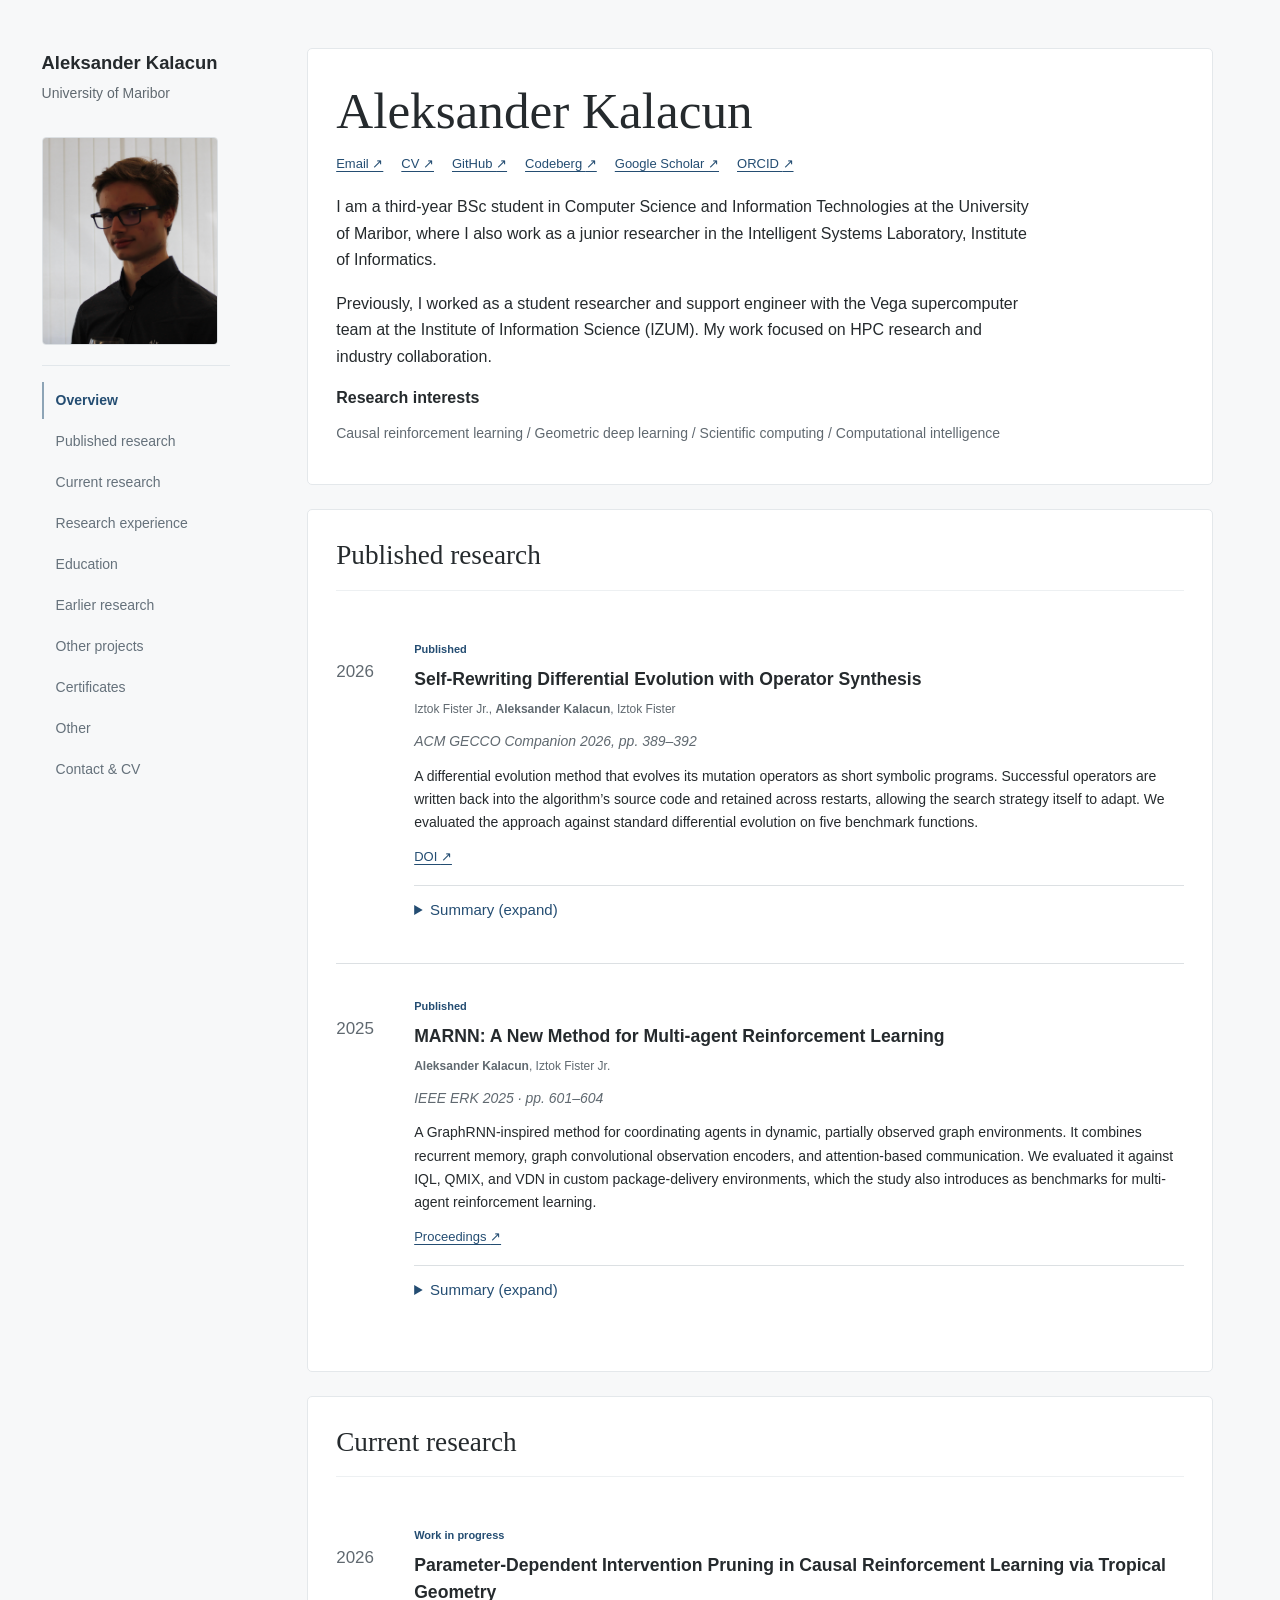
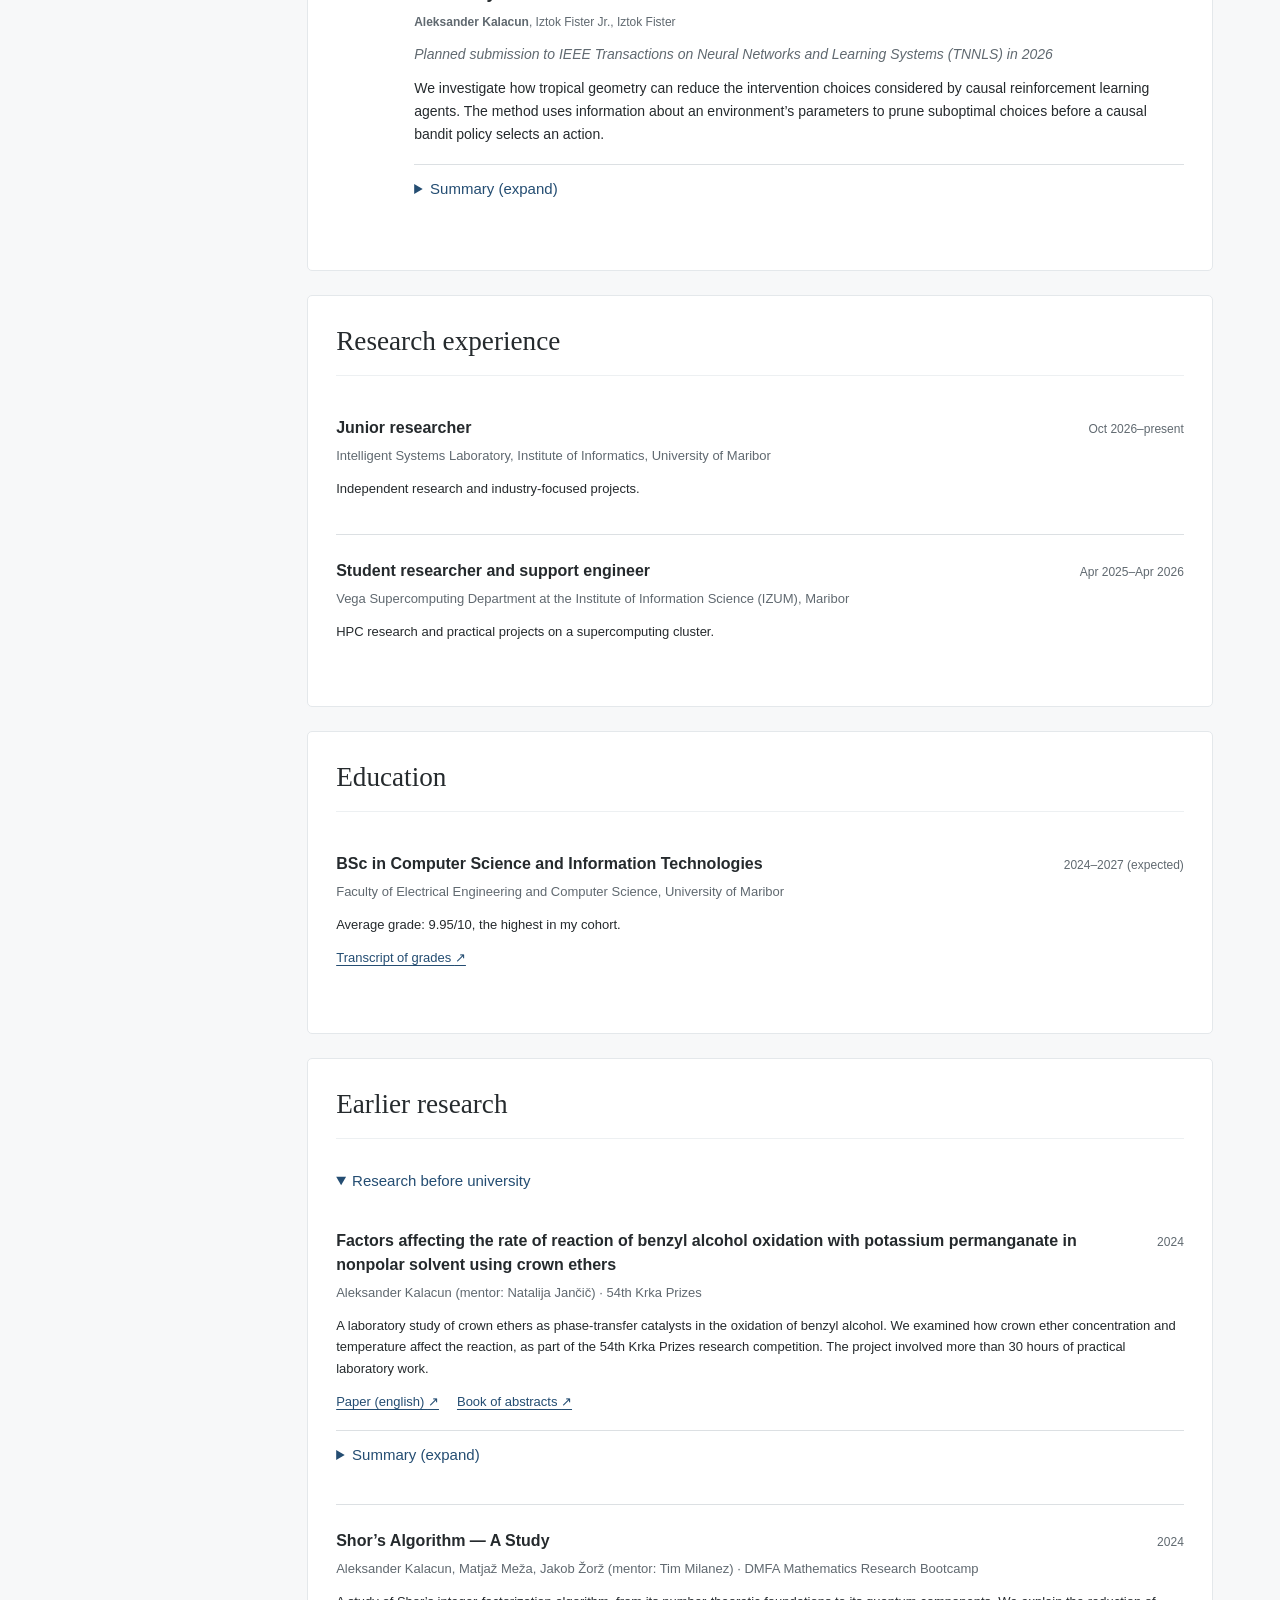
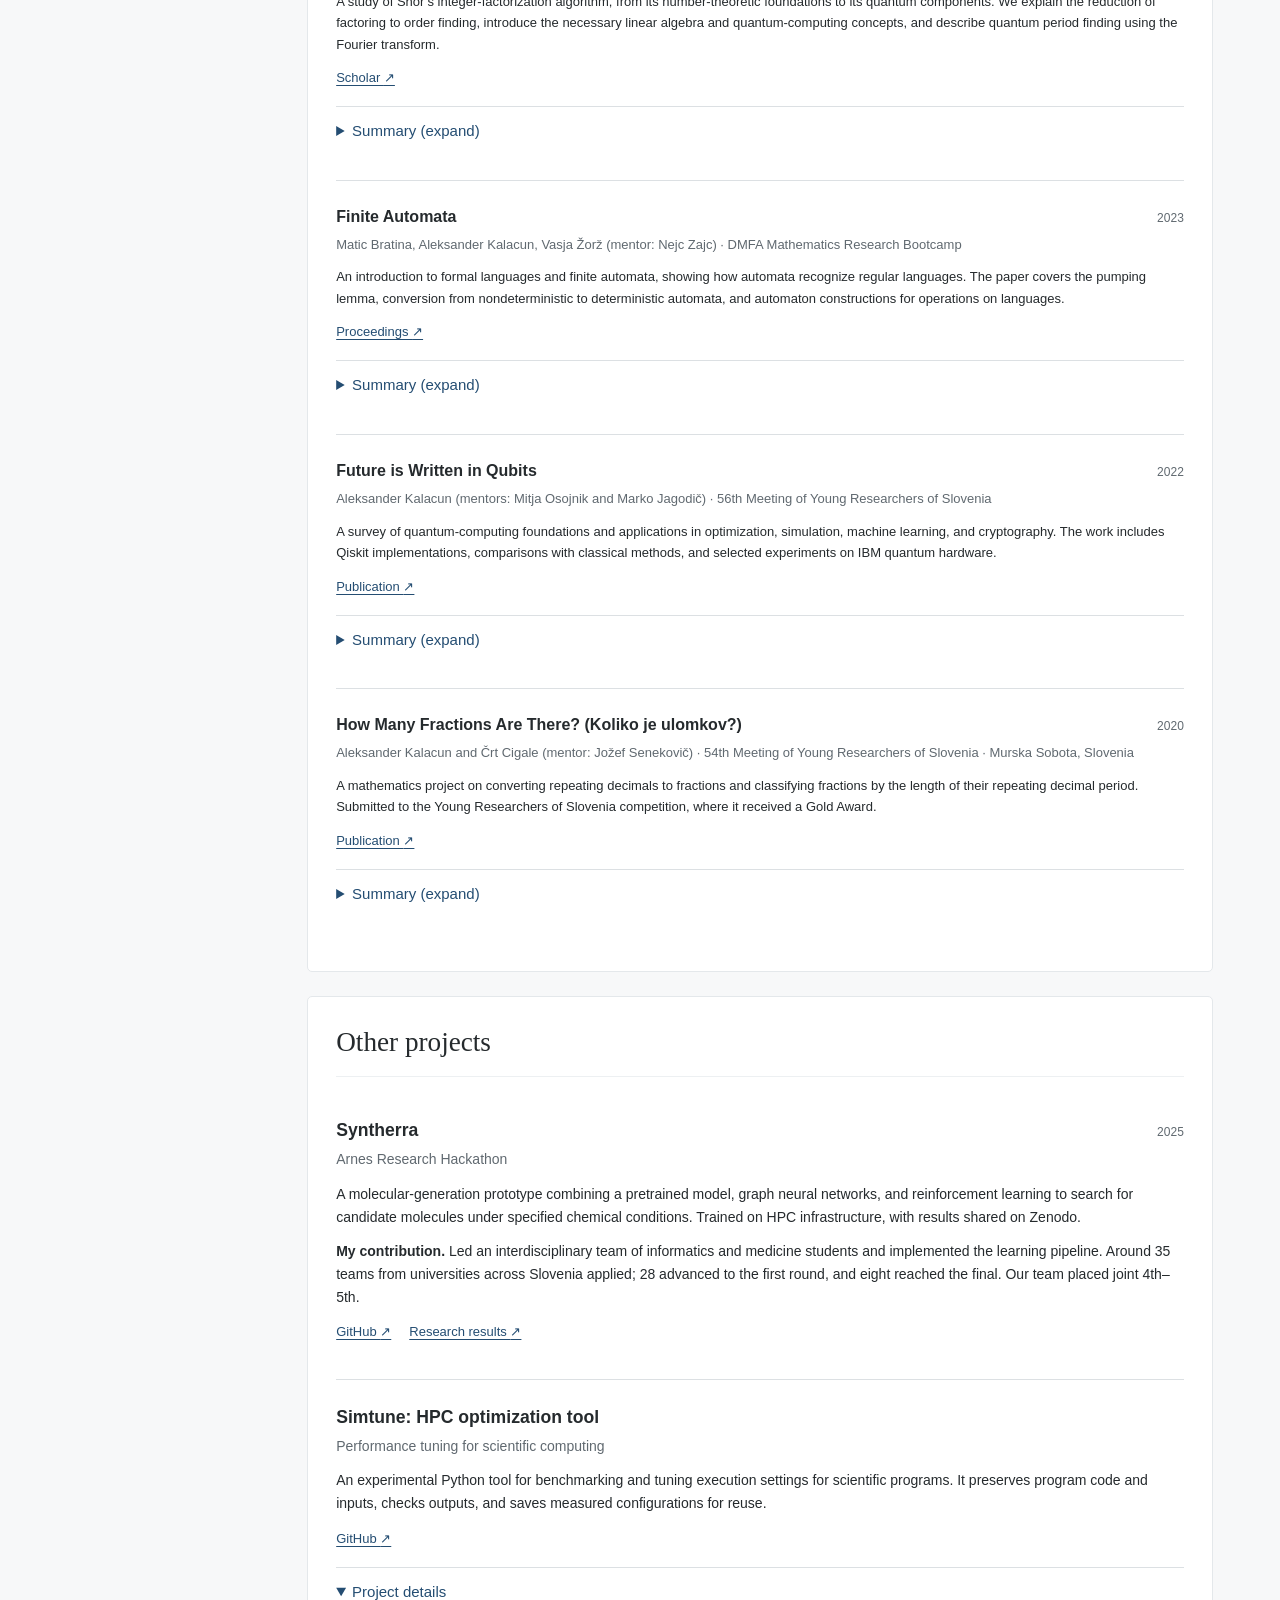
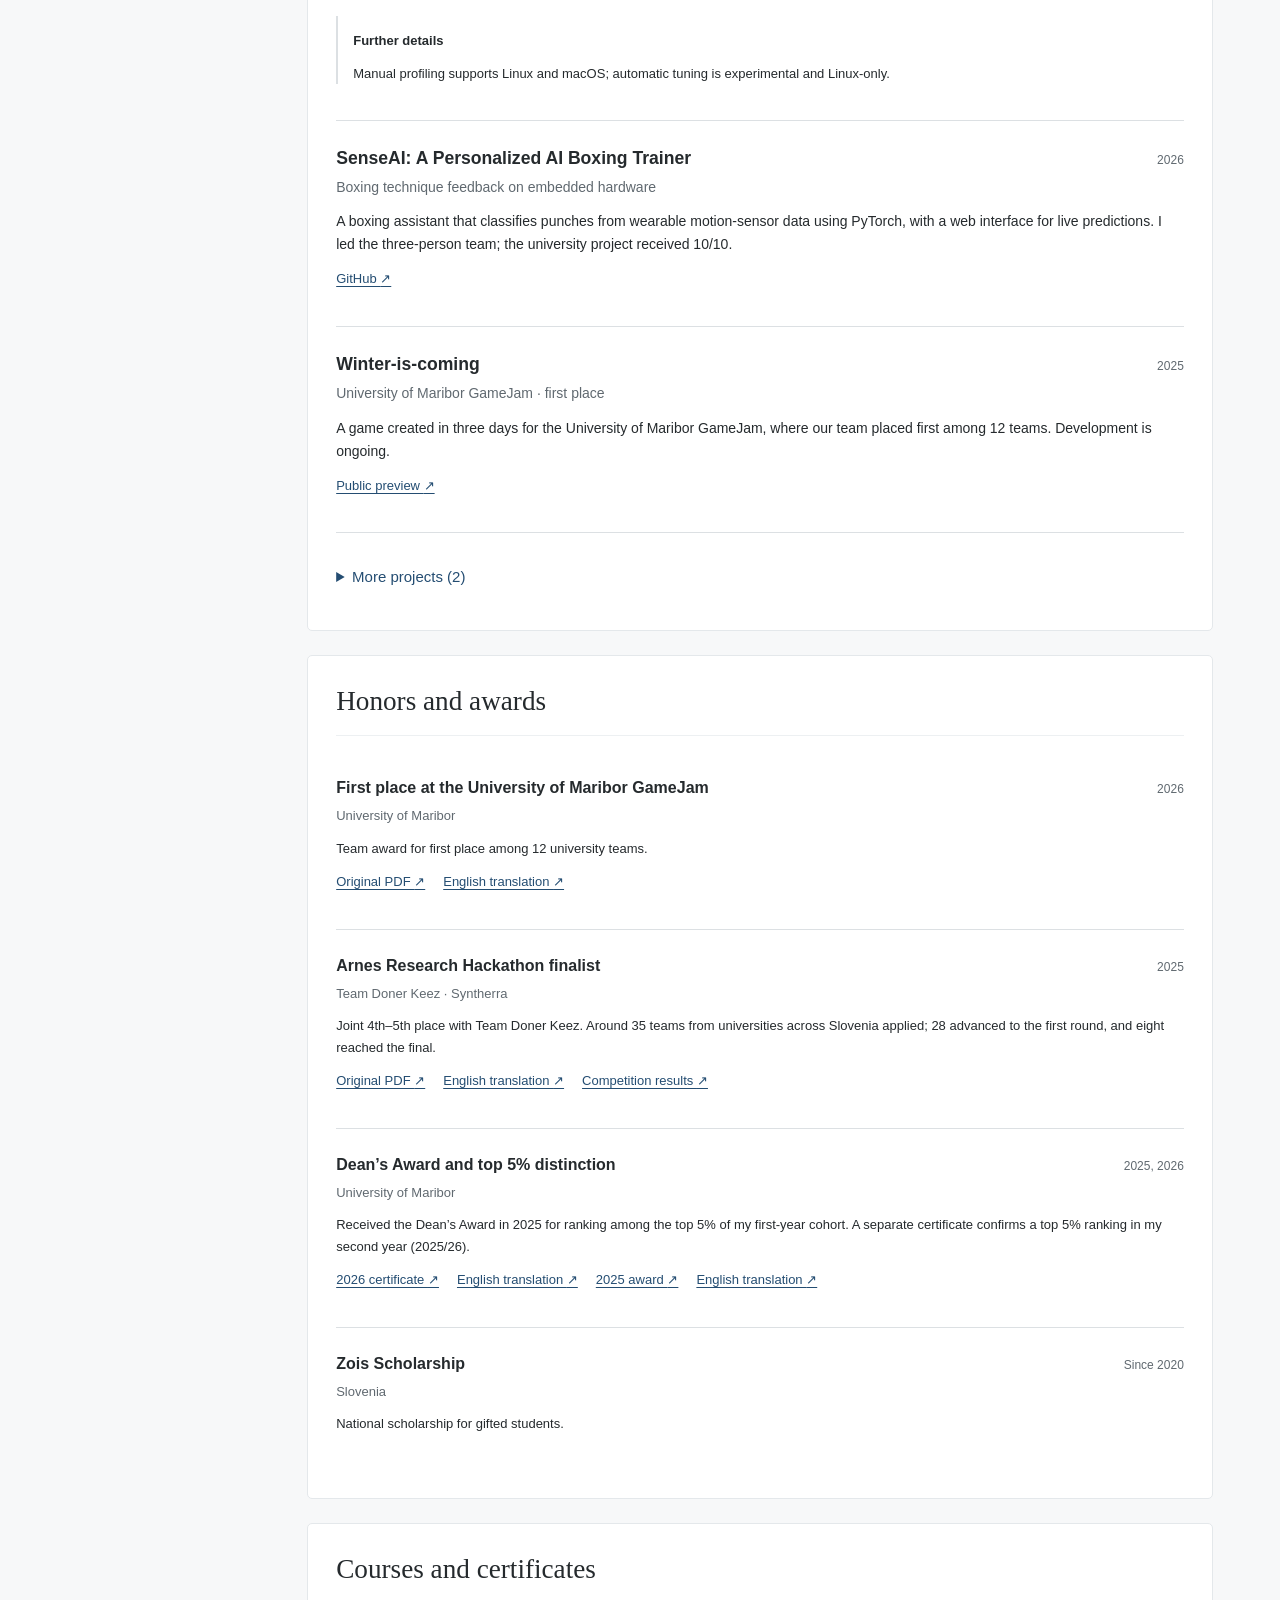
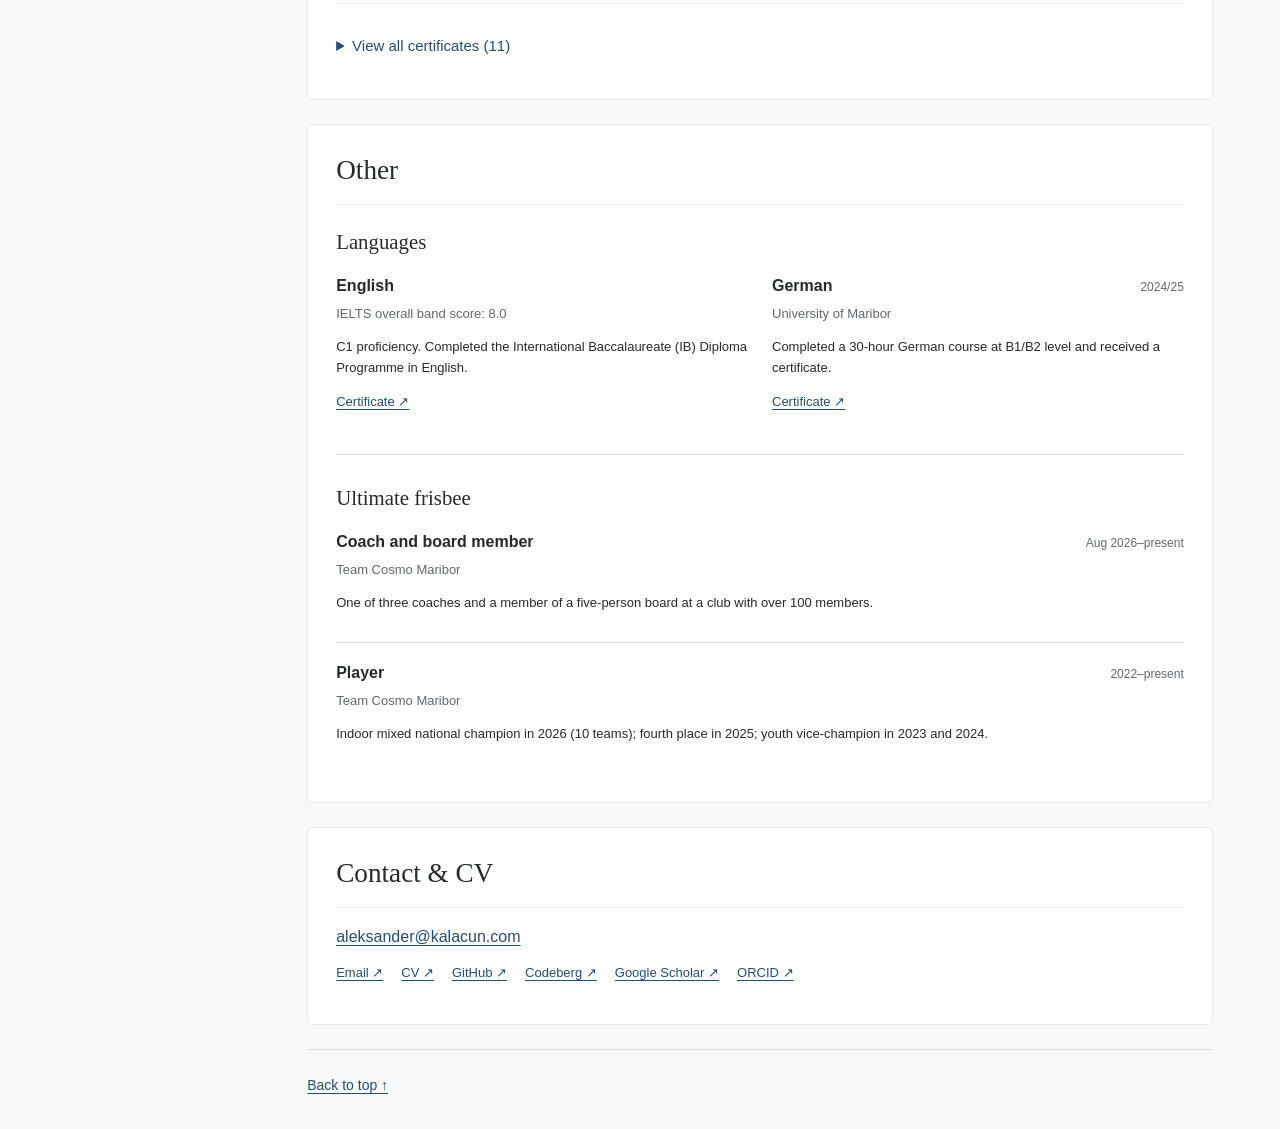
==== commit 7572d09c: "added chem_paper" ====
--- a/index.html
+++ b/index.html
@@ -1,217 +1,1472 @@
-<!DOCTYPE html>
+<!doctype html>
 <html lang="en">
-<head>
-  <meta charset="utf-8">
-  <meta name="viewport" content="width=device-width, initial-scale=1">
-  <meta name="description" content="Research, publications, projects, and academic background of Aleksander Kalacun.">
-  <meta name="theme-color" content="#f7f8f9">
+    <head>
+        <meta charset="utf-8" />
+        <meta name="viewport" content="width=device-width, initial-scale=1" />
+        <meta
+            name="description"
+            content="Research, publications, projects, and academic background of Aleksander Kalacun."
+        />
+        <meta name="theme-color" content="#f7f8f9" />
 
-  <link rel="canonical" href="https://kalacun.com/">
-  <title>Aleksander Kalacun</title>
-  <link rel="icon" href="assets/favicon.svg" type="image/svg+xml">
-  <link rel="stylesheet" href="styles.css">
-  <script src="script.js" defer></script>
-</head>
-<body class="academic-site">
-  <!-- Static HTML generated from content.json by tools/build.py. -->
-  <a class="skip-link" href="#main-content">Skip to content</a>
-  <div class="layout">
-    <header class="sidebar">
-      <a class="identity" href="#overview">Aleksander Kalacun</a>
-      <p class="sidebar-caption">University of Maribor</p>
-      <div class="photo-widget"><div class="photo-frame"><img data-profile-photo src="assets/portrait.jpg" alt="Portrait of Aleksander Kalacun" width="176" height="208"><div class="photo-fallback" hidden><span aria-hidden="true">AK</span><small>Your portrait here</small></div></div></div>
-      <nav class="page-nav" aria-label="Sections"><a href="#overview">Overview</a><a href="#research">Published research</a><a href="#current-research">Current research</a><a href="#experience">Research experience</a><a href="#education">Education</a><a href="#earlier-research">Earlier research</a><a href="#projects">Other projects</a><a href="#certificates">Certificates</a><a href="#misc">Other</a><a href="#contact">Contact & CV</a></nav>
-    </header>
-    <main id="main-content">
-      <section id="overview" class="overview" aria-labelledby="page-title">
-        <div class="overview-profile">
-          <h1 id="page-title">Aleksander Kalacun</h1>
-          <div class="profile-links"><a href="mailto:aleksander@kalacun.com">Email ↗</a><div class="resource-links"><a href="assets/documents/cv/kalacun-cv.pdf">CV <span aria-hidden="true">↗</span></a><a href="https://github.com/Kalacun">GitHub <span aria-hidden="true">↗</span></a><a href="https://codeberg.org/kalacun">Codeberg <span aria-hidden="true">↗</span></a><a href="https://scholar.google.com/citations?user=TUe8zA0AAAAJ">Google Scholar <span aria-hidden="true">↗</span></a><a href="https://orcid.org/0009-0006-2199-4405">ORCID <span aria-hidden="true">↗</span></a></div></div>
+        <link rel="canonical" href="https://kalacun.com/" />
+        <title>Aleksander Kalacun</title>
+        <link rel="icon" href="assets/favicon.svg" type="image/svg+xml" />
+        <link rel="stylesheet" href="styles.css" />
+        <script src="script.js" defer></script>
+    </head>
+    <body class="academic-site">
+        <!-- Static HTML generated from content.json by tools/build.py. -->
+        <a class="skip-link" href="#main-content">Skip to content</a>
+        <div class="layout">
+            <header class="sidebar">
+                <a class="identity" href="#overview">Aleksander Kalacun</a>
+                <p class="sidebar-caption">University of Maribor</p>
+                <div class="photo-widget">
+                    <div class="photo-frame">
+                        <img
+                            data-profile-photo
+                            src="assets/portrait.jpg"
+                            alt="Portrait of Aleksander Kalacun"
+                            width="176"
+                            height="208"
+                        />
+                        <div class="photo-fallback" hidden>
+                            <span aria-hidden="true">AK</span
+                            ><small>Your portrait here</small>
+                        </div>
+                    </div>
+                </div>
+                <nav class="page-nav" aria-label="Sections">
+                    <a href="#overview">Overview</a
+                    ><a href="#research">Published research</a
+                    ><a href="#current-research">Current research</a
+                    ><a href="#experience">Research experience</a
+                    ><a href="#education">Education</a
+                    ><a href="#earlier-research">Earlier research</a
+                    ><a href="#projects">Other projects</a
+                    ><a href="#certificates">Certificates</a
+                    ><a href="#misc">Other</a
+                    ><a href="#contact">Contact & CV</a>
+                </nav>
+            </header>
+            <main id="main-content">
+                <section
+                    id="overview"
+                    class="overview"
+                    aria-labelledby="page-title"
+                >
+                    <div class="overview-profile">
+                        <h1 id="page-title">Aleksander Kalacun</h1>
+                        <div class="profile-links">
+                            <a href="mailto:aleksander@kalacun.com">Email ↗</a>
+                            <div class="resource-links">
+                                <a href="assets/documents/cv/kalacun-cv.pdf"
+                                    >CV <span aria-hidden="true">↗</span></a
+                                ><a href="https://github.com/Kalacun"
+                                    >GitHub
+                                    <span aria-hidden="true">↗</span></a
+                                ><a href="https://codeberg.org/kalacun"
+                                    >Codeberg
+                                    <span aria-hidden="true">↗</span></a
+                                ><a
+                                    href="https://scholar.google.com/citations?user=TUe8zA0AAAAJ"
+                                    >Google Scholar
+                                    <span aria-hidden="true">↗</span></a
+                                ><a href="https://orcid.org/0009-0006-2199-4405"
+                                    >ORCID <span aria-hidden="true">↗</span></a
+                                >
+                            </div>
+                        </div>
+                    </div>
+                    <p class="bio">
+                        I am a third-year BSc student in Computer Science and
+                        Information Technologies at the University of Maribor,
+                        where I also work as a junior researcher in the
+                        Intelligent Systems Laboratory, Institute of
+                        Informatics.
+                    </p>
+                    <p class="bio">
+                        Previously, I worked as a student researcher and support
+                        engineer with the Vega supercomputer team at the
+                        Institute of Information Science (IZUM). My work focused
+                        on HPC research and industry collaboration.
+                    </p>
+                    <h2 class="overview-title">Research interests</h2>
+                    <p class="interests">
+                        Causal reinforcement learning / Geometric deep learning
+                        / Scientific computing / Computational intelligence
+                    </p>
+                </section>
+                <section id="research" aria-labelledby="research-title">
+                    <h2 id="research-title">Published research</h2>
+                    <article
+                        class="research-entry"
+                        id="self-rewriting-de"
+                        data-category="published"
+                    >
+                        <div class="entry-year">2026</div>
+                        <div class="entry-content">
+                            <div class="status-line">
+                                <span class="status published">Published</span>
+                            </div>
+                            <h3>
+                                Self-Rewriting Differential Evolution with
+                                Operator Synthesis
+                            </h3>
+                            <p class="metadata">
+                                Iztok Fister Jr.,
+                                <strong>Aleksander Kalacun</strong>, Iztok
+                                Fister
+                            </p>
+                            <p class="venue">
+                                ACM GECCO Companion 2026, pp. 389–392
+                            </p>
+                            <p>
+                                A differential evolution method that evolves its
+                                mutation operators as short symbolic programs.
+                                Successful operators are written back into the
+                                algorithm’s source code and retained across
+                                restarts, allowing the search strategy itself to
+                                adapt. We evaluated the approach against
+                                standard differential evolution on five
+                                benchmark functions.
+                            </p>
+
+                            <div class="resource-links">
+                                <a
+                                    href="https://doi.org/10.1145/3795101.3805457"
+                                    >DOI <span aria-hidden="true">↗</span></a
+                                >
+                            </div>
+                            <details>
+                                <summary>
+                                    Summary (expand)<span class="sr-only">
+                                        for Self-Rewriting Differential
+                                        Evolution with Operator Synthesis</span
+                                    >
+                                </summary>
+                                <div class="detail-body">
+                                    <div>
+                                        <h4>Abstract</h4>
+                                        <p>
+                                            Although evolving algorithms are
+                                            based on principles of biological
+                                            evolution, such as reproduction,
+                                            mutation, and selection, they still
+                                            obey the von Neumann principle
+                                            &quot;Program = algorithm +
+                                            data&quot;. These algorithms remain
+                                            rigid in the sense that their code
+                                            does not change in computer memory
+                                            during execution; their evolvability
+                                            mainly concerns the data they
+                                            process. In this paper, we introduce
+                                            a novel variant of differential
+                                            evolution that can adapt at the code
+                                            level, overcoming this rigidity. In
+                                            our proposed method, differential
+                                            evolution mutation strategies are
+                                            represented as short symbolic
+                                            programs. Periodically, the system
+                                            synthesizes new operators by
+                                            mutating the top-performing
+                                            operators through variable swaps,
+                                            F-scaling, and the addition of
+                                            difference terms. It merges these
+                                            operators into a deduplicated
+                                            library with a size cap and assigns
+                                            credit based on empirical success
+                                            using a softmax function. After each
+                                            phase, the method rewrites its own
+                                            program by serializing the evolved
+                                            operator library and the best
+                                            solution back into its source code
+                                            and re-executing it, producing
+                                            heritable, cumulative changes to the
+                                            program itself. On canonical
+                                            benchmarks, the optimizer discovers
+                                            effective, previously absent
+                                            operators and improves across
+                                            phases, illustrating a practical
+                                            path toward structural replication
+                                            and self-adaptation.
+                                        </p>
+                                    </div>
+                                </div>
+                            </details>
+                            <div class="entry-updated"></div>
+                        </div>
+                    </article>
+                    <article
+                        class="research-entry"
+                        id="marnn"
+                        data-category="published"
+                    >
+                        <div class="entry-year">2025</div>
+                        <div class="entry-content">
+                            <div class="status-line">
+                                <span class="status published">Published</span>
+                            </div>
+                            <h3>
+                                MARNN: A New Method for Multi-agent
+                                Reinforcement Learning
+                            </h3>
+                            <p class="metadata">
+                                <strong>Aleksander Kalacun</strong>, Iztok
+                                Fister Jr.
+                            </p>
+                            <p class="venue">IEEE ERK 2025 · pp. 601–604</p>
+                            <p>
+                                A GraphRNN-inspired method for coordinating
+                                agents in dynamic, partially observed graph
+                                environments. It combines recurrent memory,
+                                graph convolutional observation encoders, and
+                                attention-based communication. We evaluated it
+                                against IQL, QMIX, and VDN in custom
+                                package-delivery environments, which the study
+                                also introduces as benchmarks for multi-agent
+                                reinforcement learning.
+                            </p>
+
+                            <div class="resource-links">
+                                <a
+                                    href="https://erk.fe.uni-lj.si/2025/papers/kalacun(marnn__a).pdf"
+                                    >Proceedings
+                                    <span aria-hidden="true">↗</span></a
+                                >
+                            </div>
+                            <details>
+                                <summary>
+                                    Summary (expand)<span class="sr-only">
+                                        for MARNN: A New Method for Multi-agent
+                                        Reinforcement Learning</span
+                                    >
+                                </summary>
+                                <div class="detail-body">
+                                    <div>
+                                        <h4>Abstract</h4>
+                                        <p>
+                                            This paper presents a new method for
+                                            dynamic, partially observed
+                                            multi-agent Markov decision
+                                            processes with stochastic elements.
+                                            We use this formulation to define
+                                            and simulate real-world problems and
+                                            represent them as graphs. Existing
+                                            multi-agent reinforcement learning
+                                            algorithms struggle in changing
+                                            environments that lack consistency.
+                                            The core idea of the proposed
+                                            algorithm is based on the deep
+                                            autoregressive model GraphRNN,
+                                            enabling long-term goal memorization
+                                            and greater resilience to stochastic
+                                            changes in the environment. Policy
+                                            decisions are based on graph
+                                            convolutional network encoders.
+                                            Using observations and information
+                                            communicated by other agents through
+                                            graph attention network encoders,
+                                            agents decide on the best next
+                                            state. To demonstrate the
+                                            method&#x27;s capabilities, we
+                                            implemented new graph-based
+                                            environments. We used these
+                                            environments to evaluate multi-agent
+                                            reinforcement learning algorithms on
+                                            problems resembling real-world
+                                            situations, providing an effective
+                                            benchmark.
+                                        </p>
+                                    </div>
+                                </div>
+                            </details>
+                            <div class="entry-updated"></div>
+                        </div>
+                    </article>
+                </section>
+                <section
+                    id="current-research"
+                    aria-labelledby="current-research-title"
+                >
+                    <h2 id="current-research-title">Current research</h2>
+                    <article
+                        class="research-entry"
+                        id="tropical-rl"
+                        data-category="ongoing"
+                    >
+                        <div class="entry-year">2026</div>
+                        <div class="entry-content">
+                            <div class="status-line">
+                                <span class="status ongoing"
+                                    >Work in progress</span
+                                >
+                            </div>
+                            <h3>
+                                Parameter-Dependent Intervention Pruning in
+                                Causal Reinforcement Learning via Tropical
+                                Geometry
+                            </h3>
+                            <p class="metadata">
+                                <strong>Aleksander Kalacun</strong>, Iztok
+                                Fister Jr., Iztok Fister
+                            </p>
+                            <p class="venue">
+                                Planned submission to IEEE Transactions on
+                                Neural Networks and Learning Systems (TNNLS) in
+                                2026
+                            </p>
+                            <p>
+                                We investigate how tropical geometry can reduce
+                                the intervention choices considered by causal
+                                reinforcement learning agents. The method uses
+                                information about an environment’s parameters to
+                                prune suboptimal choices before a causal bandit
+                                policy selects an action.
+                            </p>
+
+                            <details>
+                                <summary>
+                                    Summary (expand)<span class="sr-only">
+                                        for Parameter-Dependent Intervention
+                                        Pruning in Causal Reinforcement Learning
+                                        via Tropical Geometry</span
+                                    >
+                                </summary>
+                                <div class="detail-body">
+                                    <div>
+                                        <h4>Abstract</h4>
+                                        <p>
+                                            Causal reinforcement learning
+                                            agents, such as structural causal
+                                            bandit agents, must not only find a
+                                            policy that maximizes reward in an
+                                            uncertain environment but also
+                                            decide where to intervene: which
+                                            variables to act on and which to
+                                            leave to their natural, possibly
+                                            confounded mechanisms. Causal agents
+                                            use a three-level hierarchy to
+                                            interact with their environment:
+                                            observational, interventional, and
+                                            counterfactual. Established
+                                            structural causal bandit methods,
+                                            such as POMIS, reduce the complexity
+                                            of searching the intervention set
+                                            from O(3^k) to O(2^k), where k
+                                            denotes the number of arms, by using
+                                            the causal diagram to prune targets
+                                            that are never optimal. However, the
+                                            POMIS intervention set deliberately
+                                            represents the worst case and
+                                            ignores environment-specific
+                                            parameter restrictions implied by
+                                            the available data.
+                                        </p>
+                                        <p>
+                                            This paper addresses that gap by
+                                            introducing a second,
+                                            parameter-dependent
+                                            intervention-pruning layer. The
+                                            problem is transformed into a
+                                            tropical geometry representation
+                                            that incorporates the parameters
+                                            into the optimal-arm decision. The
+                                            proposed pipeline consists of five
+                                            steps: (1) calculate the
+                                            POMIS-reduced arm set from the
+                                            causal graph G; (2) decompose the
+                                            environment parameterization using
+                                            c-factorization and identify a
+                                            reward distribution; (3) tropicalize
+                                            the reward distribution; (4) apply
+                                            parameter-dependent tropical pruning
+                                            to remove only provably suboptimal
+                                            arms, certified using a linear
+                                            program; and (5) choose an action
+                                            using an online policy for
+                                            structural causal bandits. In the
+                                            pruning step, arms are represented
+                                            by a tropical surrogate in which
+                                            each monomial dominates the others
+                                            in the observed tropical rational
+                                            functions containing the reward
+                                            distributions.
+                                        </p>
+                                        <p>
+                                            The proposed method is
+                                            policy-agnostic and introduces two
+                                            variants of structural causal bandit
+                                            algorithms: the upper confidence
+                                            bound method PDTP-UCB and the
+                                            Thompson sampling method PDTP-TS. It
+                                            applies to environments that satisfy
+                                            the stated assumptions. We evaluated
+                                            the approach on synthetic
+                                            drug-combination benchmarks with k ∈
+                                            {3, 4, 6} arms. Across 100
+                                            independent runs with a time horizon
+                                            of T = 10,000, PDTP-UCB reduced the
+                                            UCB1-on-POMIS assignment-arm set
+                                            from 12 arms to 2, from 36 to 4, and
+                                            from 144 to 5, respectively.
+                                            PDTP-UCB also reduced final
+                                            cumulative regret relative to
+                                            UCB1-on-POMIS by a factor of
+                                            approximately 11 to 19. Replacing
+                                            the online policy with Thompson
+                                            sampling improved the results
+                                            further.
+                                        </p>
+                                    </div>
+                                </div>
+                            </details>
+                            <div class="entry-updated"></div>
+                        </div>
+                    </article>
+                </section>
+                <section id="experience" aria-labelledby="experience-title">
+                    <h2 id="experience-title">Research experience</h2>
+                    <article class="compact-entry">
+                        <div class="entry-heading">
+                            <h3>Junior researcher</h3>
+                            <span class="entry-year">Oct 2026–present</span>
+                        </div>
+                        <p class="metadata">
+                            Intelligent Systems Laboratory, Institute of
+                            Informatics, University of Maribor
+                        </p>
+                        <p>
+                            Independent research and industry-focused projects.
+                        </p>
+                    </article>
+                    <article class="compact-entry">
+                        <div class="entry-heading">
+                            <h3>Student researcher and support engineer</h3>
+                            <span class="entry-year">Apr 2025–Apr 2026</span>
+                        </div>
+                        <p class="metadata">
+                            Vega Supercomputing Department at the Institute of
+                            Information Science (IZUM), Maribor
+                        </p>
+                        <p>
+                            HPC research and practical projects on a
+                            supercomputing cluster.
+                        </p>
+                    </article>
+                </section>
+                <section id="education" aria-labelledby="education-title">
+                    <h2 id="education-title">Education</h2>
+                    <article class="compact-entry">
+                        <div class="entry-heading">
+                            <h3>
+                                BSc in Computer Science and Information
+                                Technologies
+                            </h3>
+                            <span class="entry-year">2024–2027 (expected)</span>
+                        </div>
+                        <p class="metadata">
+                            Faculty of Electrical Engineering and Computer
+                            Science, University of Maribor
+                        </p>
+                        <p>Average grade: 9.95/10, the highest in my cohort.</p>
+                        <div class="resource-links">
+                            <a
+                                href="assets/documents/grades/grades.pdf"
+                                aria-label="Academic transcript (PDF)"
+                                >Transcript of grades
+                                <span aria-hidden="true">↗</span></a
+                            >
+                        </div>
+                    </article>
+                </section>
+                <section
+                    id="earlier-research"
+                    aria-labelledby="earlier-research-title"
+                >
+                    <h2 id="earlier-research-title">Earlier research</h2>
+                    <details open>
+                        <summary>Research before university</summary>
+                        <article class="compact-entry">
+                            <div class="entry-heading">
+                                <h3>
+                                    Factors affecting the rate of reaction of
+                                    benzyl alcohol oxidation with potassium
+                                    permanganate in nonpolar solvent using crown
+                                    ethers
+                                </h3>
+                                <span class="entry-year">2024</span>
+                            </div>
+                            <p class="metadata">
+                                Aleksander Kalacun (mentor: Natalija Jančič) ·
+                                54th Krka Prizes
+                            </p>
+                            <p>
+                                A laboratory study of crown ethers as
+                                phase-transfer catalysts in the oxidation of
+                                benzyl alcohol. We examined how crown ether
+                                concentration and temperature affect the
+                                reaction, as part of the 54th Krka Prizes
+                                research competition. The project involved more
+                                than 30 hours of practical laboratory work.
+                            </p>
+                            <div class="resource-links">
+                                <a
+                                    href="assets/documents/papers/Naloga_ Kalacunpdf.pdf"
+                                    aria-label="Chem_paper"
+                                    >Paper (english)
+                                    <span aria-hidden="true">↗</span></a
+                                >
+                                <a
+                                    href="https://www.krkinenagrade.si/media/store/54-KN/FINAL_544004-2024-KN-Krka-prizes-Book-of-abstracts-SI-EN2.pdf"
+                                    >Book of abstracts
+                                    <span aria-hidden="true">↗</span></a
+                                >
+                            </div>
+                            <details>
+                                <summary>
+                                    Summary (expand)<span class="sr-only">
+                                        for Factors affecting the rate of
+                                        reaction of benzyl alcohol oxidation
+                                        with potassium permanganate in nonpolar
+                                        solvent using crown ethers</span
+                                    >
+                                </summary>
+                                <div class="detail-body">
+                                    <div>
+                                        <h4>Abstract</h4>
+                                        <p>
+                                            In this research, we investigated
+                                            the practical use of crown ethers in
+                                            the laboratory. Crown ethers are
+                                            cyclic organic compounds that can
+                                            bind ions of a suitable size within
+                                            their central cavity. They form a
+                                            nonpolar shell around a polar ion,
+                                            allowing compounds normally soluble
+                                            only in polar solvents to dissolve
+                                            in nonpolar solvents. Reactions
+                                            involving substances with different
+                                            solubilities are a common challenge
+                                            in laboratory research, while
+                                            alternatives such as DMSO can pose
+                                            environmental hazards. We therefore
+                                            investigated the optimal crown ether
+                                            concentration and reaction
+                                            temperature.
+                                        </p>
+                                        <p>
+                                            We studied the oxidation of benzyl
+                                            alcohol, which is soluble in
+                                            nonpolar solvents, with potassium
+                                            permanganate, which is soluble in
+                                            polar solvents, using a crown ether
+                                            as a catalyst and diethyl ether as
+                                            the solvent. Without the crown
+                                            ether, the reaction does not occur
+                                            because the potassium permanganate
+                                            remains solid and settles at the
+                                            bottom. With the crown ether,
+                                            oxidation proceeds and produces
+                                            benzaldehyde.
+                                        </p>
+                                        <p>
+                                            We tested different crown ether
+                                            concentrations at 30 °C, measuring
+                                            the benzaldehyde concentration every
+                                            five minutes for one hour with an
+                                            ATR-FTIR spectrophotometer. We
+                                            repeated the procedure at different
+                                            temperatures while keeping the crown
+                                            ether concentration constant. After
+                                            comparing absolute concentration
+                                            changes and areas under the
+                                            concentration–time curves, we found
+                                            that the highest benzaldehyde
+                                            concentration occurred at 35 °C and
+                                            with 0.4 g of crown ether per
+                                            solution. Neither value was at the
+                                            extreme of the tested range, which
+                                            was an unexpected result.
+                                        </p>
+                                    </div>
+                                </div>
+                            </details>
+                        </article>
+                        <article class="compact-entry">
+                            <div class="entry-heading">
+                                <h3>Shor’s Algorithm — A Study</h3>
+                                <span class="entry-year">2024</span>
+                            </div>
+                            <p class="metadata">
+                                Aleksander Kalacun, Matjaž Meža, Jakob Žorž
+                                (mentor: Tim Milanez) · DMFA Mathematics
+                                Research Bootcamp
+                            </p>
+                            <p>
+                                A study of Shor’s integer-factorization
+                                algorithm, from its number-theoretic foundations
+                                to its quantum components. We explain the
+                                reduction of factoring to order finding,
+                                introduce the necessary linear algebra and
+                                quantum-computing concepts, and describe quantum
+                                period finding using the Fourier transform.
+                            </p>
+                            <div class="resource-links">
+                                <a
+                                    href="https://scholar.google.si/citations?view_op=view_citation&amp;hl=sl&amp;user=TUe8zA0AAAAJ&amp;citation_for_view=TUe8zA0AAAAJ:u-x6o8ySG0sC"
+                                    >Scholar
+                                    <span aria-hidden="true">↗</span></a
+                                >
+                            </div>
+                            <details>
+                                <summary>
+                                    Summary (expand)<span class="sr-only">
+                                        for Shor’s Algorithm — A Study</span
+                                    >
+                                </summary>
+                                <div class="detail-body">
+                                    <div>
+                                        <h4>Abstract</h4>
+                                        <p>
+                                            We explore a quantum algorithm for
+                                            integer factorization known as
+                                            Shor&#x27;s algorithm, which, at
+                                            least in theory, outperforms even
+                                            the fastest known classical
+                                            algorithm in terms of time
+                                            complexity. In the first part, we
+                                            explain the classical component of
+                                            the algorithm, which is based on the
+                                            fundamentals of number theory. In
+                                            the second part, we tackle the
+                                            quantum component, examining the
+                                            foundations of quantum mechanics and
+                                            quantum computing formulated around
+                                            linear algebra.
+                                        </p>
+                                    </div>
+                                </div>
+                            </details>
+                        </article>
+                        <article class="compact-entry">
+                            <div class="entry-heading">
+                                <h3>Finite Automata</h3>
+                                <span class="entry-year">2023</span>
+                            </div>
+                            <p class="metadata">
+                                Matic Bratina, Aleksander Kalacun, Vasja Žorž
+                                (mentor: Nejc Zajc) · DMFA Mathematics Research
+                                Bootcamp
+                            </p>
+                            <p>
+                                An introduction to formal languages and finite
+                                automata, showing how automata recognize regular
+                                languages. The paper covers the pumping lemma,
+                                conversion from nondeterministic to
+                                deterministic automata, and automaton
+                                constructions for operations on languages.
+                            </p>
+                            <div class="resource-links">
+                                <a
+                                    href="http://mars.dmfa.si/stare_strani/src_old/projekti/marsZbornik2023.pdf#page=63"
+                                    >Proceedings
+                                    <span aria-hidden="true">↗</span></a
+                                >
+                            </div>
+                            <details>
+                                <summary>
+                                    Summary (expand)<span class="sr-only">
+                                        for Finite Automata</span
+                                    >
+                                </summary>
+                                <div class="detail-body">
+                                    <div>
+                                        <h4>Abstract</h4>
+                                        <p>
+                                            This paper presents the concepts of
+                                            formal languages and finite
+                                            automata. It describes the operation
+                                            of finite automata and their
+                                            properties, explaining the
+                                            connection between them and formal
+                                            languages in an intuitive and
+                                            accessible manner.
+                                        </p>
+                                    </div>
+                                </div>
+                            </details>
+                        </article>
+                        <article class="compact-entry">
+                            <div class="entry-heading">
+                                <h3>Future is Written in Qubits</h3>
+                                <span class="entry-year">2022</span>
+                            </div>
+                            <p class="metadata">
+                                Aleksander Kalacun (mentors: Mitja Osojnik and
+                                Marko Jagodič) · 56th Meeting of Young
+                                Researchers of Slovenia
+                            </p>
+                            <p>
+                                A survey of quantum-computing foundations and
+                                applications in optimization, simulation,
+                                machine learning, and cryptography. The work
+                                includes Qiskit implementations, comparisons
+                                with classical methods, and selected experiments
+                                on IBM quantum hardware.
+                            </p>
+                            <div class="resource-links">
+                                <a
+                                    href="https://zbirke.zotks.si/2022/resources/SS_ra%C4%8Dun_1311.pdf"
+                                    >Publication
+                                    <span aria-hidden="true">↗</span></a
+                                >
+                            </div>
+                            <details>
+                                <summary>
+                                    Summary (expand)<span class="sr-only">
+                                        for Future is Written in Qubits</span
+                                    >
+                                </summary>
+                                <div class="detail-body">
+                                    <div>
+                                        <h4>Abstract</h4>
+                                        <p>
+                                            Using quantum computer simulations
+                                            and experiments on real quantum
+                                            computers, we investigated problems
+                                            for which quantum computing promises
+                                            advances in scientific research. We
+                                            compared quantum and classical
+                                            approaches in terms of speed and
+                                            solution quality. The selected
+                                            problems represented four areas in
+                                            which quantum computing is expected
+                                            to have a major impact.
+                                        </p>
+                                        <p>
+                                            Our results generally agreed with
+                                            published studies, but we also
+                                            observed unexpected differences. In
+                                            the matrix-based machine-learning
+                                            example, the hybrid algorithm was
+                                            almost as fast and efficient as a
+                                            working, though nonoptimal,
+                                            classical implementation. In our
+                                            experiments with Shor’s algorithm,
+                                            the quantum simulation was much
+                                            slower, particularly as the problem
+                                            became more difficult. We found that
+                                            quantum simulations, although still
+                                            far from efficient quantum
+                                            computation, can help investigate
+                                            problems with potentially
+                                            significant effects on scientific
+                                            disciplines relevant to everyday
+                                            life.
+                                        </p>
+                                    </div>
+                                </div>
+                            </details>
+                        </article>
+                        <article class="compact-entry">
+                            <div class="entry-heading">
+                                <h3>
+                                    How Many Fractions Are There? (Koliko je
+                                    ulomkov?)
+                                </h3>
+                                <span class="entry-year">2020</span>
+                            </div>
+                            <p class="metadata">
+                                Aleksander Kalacun and Črt Cigale (mentor: Jožef
+                                Senekovič) · 54th Meeting of Young Researchers
+                                of Slovenia · Murska Sobota, Slovenia
+                            </p>
+                            <p>
+                                A mathematics project on converting repeating
+                                decimals to fractions and classifying fractions
+                                by the length of their repeating decimal period.
+                                Submitted to the Young Researchers of Slovenia
+                                competition, where it received a Gold Award.
+                            </p>
+                            <div class="resource-links">
+                                <a
+                                    href="https://zbirke.zotks.si/resources/Zlato_OS_Matematika_ali_logika_584812.pdf"
+                                    >Publication
+                                    <span aria-hidden="true">↗</span></a
+                                >
+                            </div>
+                            <details>
+                                <summary>
+                                    Summary (expand)<span class="sr-only">
+                                        for How Many Fractions Are There?
+                                        (Koliko je ulomkov?)</span
+                                    >
+                                </summary>
+                                <div class="detail-body">
+                                    <div>
+                                        <h4>Abstract</h4>
+                                        <p>
+                                            There are infinitely many natural
+                                            numbers, and every rational number
+                                            can be written as a fraction. A
+                                            rational number also has a decimal
+                                            representation that either
+                                            terminates or eventually repeats. In
+                                            this research paper, we investigate
+                                            how to express a repeating decimal
+                                            as a fraction and how this
+                                            representation relates to the number
+                                            of digits in the repeating block. We
+                                            explore the number of fractions with
+                                            a chosen period length, including
+                                            the case of a single-digit repeating
+                                            period.
+                                        </p>
+                                    </div>
+                                </div>
+                            </details>
+                        </article>
+                    </details>
+                </section>
+                <section id="projects" aria-labelledby="projects-title">
+                    <h2 id="projects-title">Other projects</h2>
+                    <article class="project-entry" id="syntherra">
+                        <div class="entry-heading">
+                            <h3>Syntherra</h3>
+                            <span class="entry-year">2025</span>
+                        </div>
+                        <p class="metadata">Arnes Research Hackathon</p>
+                        <p>
+                            A molecular-generation prototype combining a
+                            pretrained model, graph neural networks, and
+                            reinforcement learning to search for candidate
+                            molecules under specified chemical conditions.
+                            Trained on HPC infrastructure, with results shared
+                            on Zenodo.
+                        </p>
+                        <p class="contribution">
+                            <strong>My contribution.</strong> Led an
+                            interdisciplinary team of informatics and medicine
+                            students and implemented the learning pipeline.
+                            Around 35 teams from universities across Slovenia
+                            applied; 28 advanced to the first round, and eight
+                            reached the final. Our team placed joint 4th–5th.
+                        </p>
+                        <div class="resource-links">
+                            <a href="https://github.com/Kalacun/Syntherra"
+                                >GitHub <span aria-hidden="true">↗</span></a
+                            ><a href="https://zenodo.org/records/15205817"
+                                >Research results
+                                <span aria-hidden="true">↗</span></a
+                            >
+                        </div>
+                    </article>
+                    <article class="project-entry" id="hpc-optimization">
+                        <div class="entry-heading">
+                            <h3>Simtune: HPC optimization tool</h3>
+                            <span class="entry-year"></span>
+                        </div>
+                        <p class="metadata">
+                            Performance tuning for scientific computing
+                        </p>
+                        <p>
+                            An experimental Python tool for benchmarking and
+                            tuning execution settings for scientific programs.
+                            It preserves program code and inputs, checks
+                            outputs, and saves measured configurations for
+                            reuse.
+                        </p>
+
+                        <div class="resource-links">
+                            <a href="https://github.com/Kalacun/simtune"
+                                >GitHub <span aria-hidden="true">↗</span></a
+                            >
+                        </div>
+                        <details open>
+                            <summary>
+                                Project details<span class="sr-only">
+                                    for Simtune: HPC optimization tool</span
+                                >
+                            </summary>
+                            <div class="detail-body">
+                                <div>
+                                    <h4>Further details</h4>
+                                    <p>
+                                        Manual profiling supports Linux and
+                                        macOS; automatic tuning is experimental
+                                        and Linux-only.
+                                    </p>
+                                </div>
+                            </div>
+                        </details>
+                    </article>
+                    <article class="project-entry" id="sensai">
+                        <div class="entry-heading">
+                            <h3>SenseAI: A Personalized AI Boxing Trainer</h3>
+                            <span class="entry-year">2026</span>
+                        </div>
+                        <p class="metadata">
+                            Boxing technique feedback on embedded hardware
+                        </p>
+                        <p>
+                            A boxing assistant that classifies punches from
+                            wearable motion-sensor data using PyTorch, with a
+                            web interface for live predictions. I led the
+                            three-person team; the university project received
+                            10/10.
+                        </p>
+
+                        <div class="resource-links">
+                            <a href="https://github.com/Kalacun/sensAI"
+                                >GitHub <span aria-hidden="true">↗</span></a
+                            >
+                        </div>
+                    </article>
+                    <article class="project-entry" id="winter-is-coming">
+                        <div class="entry-heading">
+                            <h3>Winter-is-coming</h3>
+                            <span class="entry-year">2025</span>
+                        </div>
+                        <p class="metadata">
+                            University of Maribor GameJam · first place
+                        </p>
+                        <p>
+                            A game created in three days for the University of
+                            Maribor GameJam, where our team placed first among
+                            12 teams. Development is ongoing.
+                        </p>
+
+                        <div class="resource-links">
+                            <a
+                                href="https://github.com/Kalacun/Winter-is-coming-preview"
+                                >Public preview
+                                <span aria-hidden="true">↗</span></a
+                            >
+                        </div>
+                    </article>
+                    <details class="more-entries">
+                        <summary>More projects (2)</summary>
+                        <article
+                            class="project-entry"
+                            id="additional-project-5"
+                        >
+                            <div class="entry-heading">
+                                <h3>theatergen</h3>
+                                <span class="entry-year">2025–present</span>
+                            </div>
+                            <p class="metadata">
+                                Working prototype, in development
+                            </p>
+                            <p>
+                                A Godot game prototype that combines
+                                reinforcement learning, local language models,
+                                and image generation to create stories and
+                                dialogue that adapt to the player’s choices.
+                            </p>
+                        </article>
+                        <article class="project-entry" id="dinbus">
+                            <div class="entry-heading">
+                                <h3>DinBus</h3>
+                                <span class="entry-year"></span>
+                            </div>
+                            <p class="metadata">
+                                Team project in development, using metaheuristic
+                                optimization
+                            </p>
+                            <p>
+                                A proposal for reservation-based intercity bus
+                                routing using differential evolution, with
+                                planned evaluation in a graph-based traffic
+                                simulation on HPC infrastructure.
+                            </p>
+
+                            <div class="resource-links">
+                                <a
+                                    href="assets/documents/certificates/DinBus.pdf"
+                                    aria-label="DinBus: project proposal and work plan in Slovenian (PDF)"
+                                    >Project proposal
+                                    <span aria-hidden="true">↗</span></a
+                                ><a
+                                    href="assets/documents/research/DinBus-en.pdf"
+                                    aria-label="DinBus: English reference translation of the project proposal (PDF)"
+                                    >English translation
+                                    <span aria-hidden="true">↗</span></a
+                                >
+                            </div>
+                        </article>
+                    </details>
+                </section>
+                <section id="awards" aria-labelledby="awards-title">
+                    <h2 id="awards-title">Honors and awards</h2>
+                    <article class="compact-entry">
+                        <div class="entry-heading">
+                            <h3>
+                                First place at the University of Maribor GameJam
+                            </h3>
+                            <span class="entry-year">2026</span>
+                        </div>
+                        <p class="metadata">University of Maribor</p>
+                        <p>
+                            Team award for first place among 12 university
+                            teams.
+                        </p>
+                        <div class="resource-links">
+                            <a
+                                href="assets/documents/certificates/gamejam-first-place.pdf"
+                                aria-label="GameJam first-place award: original certificate in Slovenian (PDF)"
+                                >Original PDF
+                                <span aria-hidden="true">↗</span></a
+                            ><a
+                                href="assets/documents/certificates/translations/gamejam-first-place-en.pdf"
+                                aria-label="GameJam first-place award: English reference translation (PDF)"
+                                >English translation
+                                <span aria-hidden="true">↗</span></a
+                            >
+                        </div>
+                    </article>
+                    <article class="compact-entry">
+                        <div class="entry-heading">
+                            <h3>Arnes Research Hackathon finalist</h3>
+                            <span class="entry-year">2025</span>
+                        </div>
+                        <p class="metadata">Team Doner Keez · Syntherra</p>
+                        <p>
+                            Joint 4th–5th place with Team Doner Keez. Around 35
+                            teams from universities across Slovenia applied; 28
+                            advanced to the first round, and eight reached the
+                            final.
+                        </p>
+                        <div class="resource-links">
+                            <a
+                                href="assets/documents/certificates/hackathon-2025.pdf"
+                                aria-label="Research Hackathon 2025 participation: original certificate in Slovenian (PDF)"
+                                >Original PDF
+                                <span aria-hidden="true">↗</span></a
+                            ><a
+                                href="assets/documents/certificates/translations/hackathon-2025-en.pdf"
+                                aria-label="Research Hackathon 2025 participation: English reference translation (PDF)"
+                                >English translation
+                                <span aria-hidden="true">↗</span></a
+                            ><a href="https://hackathon.si/resitve-ekip-2025/"
+                                >Competition results
+                                <span aria-hidden="true">↗</span></a
+                            >
+                        </div>
+                    </article>
+                    <article class="compact-entry">
+                        <div class="entry-heading">
+                            <h3>Dean’s Award and top 5% distinction</h3>
+                            <span class="entry-year">2025, 2026</span>
+                        </div>
+                        <p class="metadata">University of Maribor</p>
+                        <p>
+                            Received the Dean’s Award in 2025 for ranking among
+                            the top 5% of my first-year cohort. A separate
+                            certificate confirms a top 5% ranking in my second
+                            year (2025/26).
+                        </p>
+                        <div class="resource-links">
+                            <a
+                                href="assets/documents/certificates/top_5%.pdf"
+                                aria-label="Top 5% in the 2025/26 cohort: original certificate in Slovenian (PDF)"
+                                >2026 certificate
+                                <span aria-hidden="true">↗</span></a
+                            ><a
+                                href="assets/documents/certificates/translations/top-5-percent-2026-en.pdf"
+                                aria-label="Top 5% in the 2025/26 cohort: English reference translation (PDF)"
+                                >English translation
+                                <span aria-hidden="true">↗</span></a
+                            ><a
+                                href="assets/documents/certificates/deans_award_2025.pdf"
+                                aria-label="Dean’s Award 2025: original certificate in Slovenian (PDF)"
+                                >2025 award
+                                <span aria-hidden="true">↗</span></a
+                            ><a
+                                href="assets/documents/certificates/translations/deans-award-2025-en.pdf"
+                                aria-label="Dean’s Award 2025: English reference translation (PDF)"
+                                >English translation
+                                <span aria-hidden="true">↗</span></a
+                            >
+                        </div>
+                    </article>
+                    <article class="compact-entry">
+                        <div class="entry-heading">
+                            <h3>Zois Scholarship</h3>
+                            <span class="entry-year">Since 2020</span>
+                        </div>
+                        <p class="metadata">Slovenia</p>
+                        <p>National scholarship for gifted students.</p>
+                    </article>
+                </section>
+                <section id="certificates" aria-labelledby="certificates-title">
+                    <h2 id="certificates-title">Courses and certificates</h2>
+                    <details class="certificate-list">
+                        <summary>View all certificates (11)</summary>
+                        <article class="compact-entry">
+                            <div class="entry-heading">
+                                <h3>Gray Scott HPC Summer School</h3>
+                                <span class="entry-year"
+                                    >23 Jun–4 Jul 2025</span
+                                >
+                            </div>
+                            <p class="metadata">
+                                Gray Scott School · LAPP / CC-FR
+                            </p>
+                            <p>
+                                33 hours of training in programming and
+                                optimization for heterogeneous computing
+                                architectures.
+                            </p>
+                            <div class="resource-links">
+                                <a
+                                    href="assets/documents/certificates/gray-scott-school-2025.pdf"
+                                    aria-label="Gray Scott HPC Summer School: certificate in English (PDF)"
+                                    >PDF (English)
+                                    <span aria-hidden="true">↗</span></a
+                                >
+                            </div>
+                        </article>
+                        <article class="compact-entry">
+                            <div class="entry-heading">
+                                <h3>Introduction to Quantum Programming</h3>
+                                <span class="entry-year">5 Feb 2025</span>
+                            </div>
+                            <p class="metadata">
+                                University of Maribor · Faculty of Electrical
+                                Engineering and Computer Science
+                            </p>
+                            <p>
+                                A short course worth 1 ECTS, completed with a
+                                grade of 10/10.
+                            </p>
+                            <div class="resource-links">
+                                <a
+                                    href="assets/documents/certificates/quantum-programming.pdf"
+                                    aria-label="Introduction to Quantum Programming: original certificate in Slovenian (PDF)"
+                                    >Original PDF
+                                    <span aria-hidden="true">↗</span></a
+                                ><a
+                                    href="assets/documents/certificates/translations/quantum-programming-en.pdf"
+                                    aria-label="Introduction to Quantum Programming: English reference translation (PDF)"
+                                    >English translation
+                                    <span aria-hidden="true">↗</span></a
+                                >
+                            </div>
+                        </article>
+                        <article class="compact-entry">
+                            <div class="entry-heading">
+                                <h3>Profiling AI Software Bootcamp</h3>
+                                <span class="entry-year">10 Jul 2025</span>
+                            </div>
+                            <p class="metadata">
+                                EuroCC · VSC Research Center, TU Wien, and
+                                NVIDIA
+                            </p>
+                            <p>
+                                A 4.5-hour bootcamp on NVIDIA Nsight Systems,
+                                GPU profiling, and distributed training,
+                                equivalent to 0.25 ECTS.
+                            </p>
+                            <div class="resource-links">
+                                <a
+                                    href="assets/documents/certificates/ai-profiling-bootcamp.pdf"
+                                    aria-label="Profiling AI Software Bootcamp: certificate in English (PDF)"
+                                    >PDF (English)
+                                    <span aria-hidden="true">↗</span></a
+                                >
+                            </div>
+                        </article>
+                        <article class="compact-entry">
+                            <div class="entry-heading">
+                                <h3>Multi-GPU Programming Bootcamp</h3>
+                                <span class="entry-year">17–18 Jun 2025</span>
+                            </div>
+                            <p class="metadata">
+                                EuroCC · ACC Cyfronet AGH and NVIDIA
+                            </p>
+                            <p>
+                                Single-GPU and multi-GPU optimization, MPI,
+                                performance profiling, and hands-on exercises
+                                using NVIDIA A100 GPUs.
+                            </p>
+                            <div class="resource-links">
+                                <a
+                                    href="assets/documents/certificates/multi-gpu-bootcamp.pdf"
+                                    aria-label="Multi-GPU Programming Bootcamp: certificate in English (PDF)"
+                                    >PDF (English)
+                                    <span aria-hidden="true">↗</span></a
+                                >
+                            </div>
+                        </article>
+                        <article class="compact-entry">
+                            <div class="entry-heading">
+                                <h3>
+                                    Fundamentals of Accelerated Computing with
+                                    Modern CUDA C++
+                                </h3>
+                                <span class="entry-year">19 Jun 2025</span>
+                            </div>
+                            <p class="metadata">
+                                EuroCC Slovenia · University of Maribor, NVIDIA
+                                workshop
+                            </p>
+                            <p>
+                                An 8-hour workshop on GPU programming, CUDA
+                                kernels and streams, memory optimization, and
+                                profiling.
+                            </p>
+                            <div class="resource-links">
+                                <a
+                                    href="assets/documents/certificates/cuda-cpp.pdf"
+                                    aria-label="Fundamentals of Accelerated Computing with Modern CUDA C++: original certificate in Slovenian (PDF)"
+                                    >Original PDF
+                                    <span aria-hidden="true">↗</span></a
+                                ><a
+                                    href="assets/documents/certificates/translations/cuda-cpp-en.pdf"
+                                    aria-label="Fundamentals of Accelerated Computing with Modern CUDA C++: English reference translation (PDF)"
+                                    >English translation
+                                    <span aria-hidden="true">↗</span></a
+                                >
+                            </div>
+                        </article>
+                        <article class="compact-entry">
+                            <div class="entry-heading">
+                                <h3>Containers on Supercomputers</h3>
+                                <span class="entry-year">24 Jun 2025</span>
+                            </div>
+                            <p class="metadata">
+                                EuroCC Slovenia · University of Ljubljana
+                            </p>
+                            <p>
+                                A 5-hour course covering Slurm, environment
+                                modules, Docker, and Apptainer.
+                            </p>
+                            <div class="resource-links">
+                                <a
+                                    href="assets/documents/certificates/containers-hpc.pdf"
+                                    aria-label="Containers on Supercomputers: original certificate in Slovenian (PDF)"
+                                    >Original PDF
+                                    <span aria-hidden="true">↗</span></a
+                                ><a
+                                    href="assets/documents/certificates/translations/containers-hpc-en.pdf"
+                                    aria-label="Containers on Supercomputers: English reference translation (PDF)"
+                                    >English translation
+                                    <span aria-hidden="true">↗</span></a
+                                >
+                            </div>
+                        </article>
+                        <article class="compact-entry">
+                            <div class="entry-heading">
+                                <h3>Advanced Big Data Processing in Python</h3>
+                                <span class="entry-year">2 Apr 2025</span>
+                            </div>
+                            <p class="metadata">
+                                EuroCC Slovenia · University of Maribor
+                            </p>
+                            <p>
+                                A 4-hour workshop covering pandas, Polars, cuDF,
+                                data formats, and GPU-based data processing.
+                            </p>
+                            <div class="resource-links">
+                                <a
+                                    href="assets/documents/certificates/big-data-python-advanced.pdf"
+                                    aria-label="Advanced Big Data Processing in Python: original certificate in Slovenian (PDF)"
+                                    >Original PDF
+                                    <span aria-hidden="true">↗</span></a
+                                ><a
+                                    href="assets/documents/certificates/translations/big-data-python-advanced-en.pdf"
+                                    aria-label="Advanced Big Data Processing in Python: English reference translation (PDF)"
+                                    >English translation
+                                    <span aria-hidden="true">↗</span></a
+                                >
+                            </div>
+                        </article>
+                        <article class="compact-entry">
+                            <div class="entry-heading">
+                                <h3>
+                                    Introduction to Big Data Processing in
+                                    Python
+                                </h3>
+                                <span class="entry-year">31 Mar 2025</span>
+                            </div>
+                            <p class="metadata">
+                                EuroCC Slovenia · University of Maribor
+                            </p>
+                            <p>
+                                A 4-hour workshop on data processing with
+                                pandas, efficient data loading and storage,
+                                visualization, and analysis.
+                            </p>
+                            <div class="resource-links">
+                                <a
+                                    href="assets/documents/certificates/big-data-python-intro.pdf"
+                                    aria-label="Introduction to Big Data Processing in Python: original certificate in Slovenian (PDF)"
+                                    >Original PDF
+                                    <span aria-hidden="true">↗</span></a
+                                ><a
+                                    href="assets/documents/certificates/translations/big-data-python-intro-en.pdf"
+                                    aria-label="Introduction to Big Data Processing in Python: English reference translation (PDF)"
+                                    >English translation
+                                    <span aria-hidden="true">↗</span></a
+                                >
+                            </div>
+                        </article>
+                        <article class="compact-entry">
+                            <div class="entry-heading">
+                                <h3>Fundamentals of Deep Learning</h3>
+                                <span class="entry-year">23 Oct 2025</span>
+                            </div>
+                            <p class="metadata">NVIDIA</p>
+                            <p>
+                                Completed NVIDIA’s Fundamentals of Deep Learning
+                                course and earned a Certificate of Competency.
+                            </p>
+                            <div class="resource-links">
+                                <a
+                                    href="assets/documents/certificates/nvidia-deep-learning.pdf"
+                                    aria-label="Fundamentals of Deep Learning: certificate in English (PDF)"
+                                    >PDF (English)
+                                    <span aria-hidden="true">↗</span></a
+                                >
+                            </div>
+                        </article>
+                        <article class="compact-entry">
+                            <div class="entry-heading">
+                                <h3>
+                                    Rapid Application Development with Large
+                                    Language Models (LLMs)
+                                </h3>
+                                <span class="entry-year"></span>
+                            </div>
+                            <p class="metadata"></p>
+                            <p></p>
+                        </article>
+                        <article class="compact-entry">
+                            <div class="entry-heading">
+                                <h3>CFD on HPC – OpenFOAM example</h3>
+                                <span class="entry-year">28-30 Sep 2026</span>
+                            </div>
+                            <p class="metadata">
+                                EuroCC Slovenia · University of Ljubljana
+                            </p>
+                            <p></p>
+                        </article>
+                    </details>
+                </section>
+                <section id="misc" aria-labelledby="misc-title">
+                    <h2 id="misc-title">Other</h2>
+                    <div
+                        class="misc-group"
+                        id="languages"
+                        aria-labelledby="languages-title"
+                    >
+                        <h3 id="languages-title">Languages</h3>
+                        <div class="language-list">
+                            <article class="compact-entry">
+                                <div class="entry-heading">
+                                    <h4>English</h4>
+                                    <span class="entry-year"></span>
+                                </div>
+                                <p class="metadata">
+                                    IELTS overall band score: 8.0
+                                </p>
+                                <p>
+                                    C1 proficiency. Completed the International
+                                    Baccalaureate (IB) Diploma Programme in
+                                    English.
+                                </p>
+                                <div class="resource-links">
+                                    <a
+                                        href="assets/documents/certificates/ielts.pdf"
+                                        aria-label="English: IELTS test results (PDF)"
+                                        >Certificate
+                                        <span aria-hidden="true">↗</span></a
+                                    >
+                                </div>
+                            </article>
+                            <article class="compact-entry">
+                                <div class="entry-heading">
+                                    <h4>German</h4>
+                                    <span class="entry-year">2024/25</span>
+                                </div>
+                                <p class="metadata">University of Maribor</p>
+                                <p>
+                                    Completed a 30-hour German course at B1/B2
+                                    level and received a certificate.
+                                </p>
+                                <div class="resource-links">
+                                    <a
+                                        href="assets/documents/certificates/german-b1-b2.pdf"
+                                        aria-label="German language course (B1/B2): certificate in Slovenian and English (PDF)"
+                                        >Certificate
+                                        <span aria-hidden="true">↗</span></a
+                                    >
+                                </div>
+                            </article>
+                        </div>
+                    </div>
+                    <div
+                        class="misc-group"
+                        id="ultimate-frisbee"
+                        aria-labelledby="ultimate-frisbee-title"
+                    >
+                        <h3 id="ultimate-frisbee-title">Ultimate frisbee</h3>
+                        <article class="compact-entry">
+                            <div class="entry-heading">
+                                <h4>Coach and board member</h4>
+                                <span class="entry-year">Aug 2026–present</span>
+                            </div>
+                            <p class="metadata">Team Cosmo Maribor</p>
+                            <p>
+                                One of three coaches and a member of a
+                                five-person board at a club with over 100
+                                members.
+                            </p>
+                        </article>
+                        <article class="compact-entry">
+                            <div class="entry-heading">
+                                <h4>Player</h4>
+                                <span class="entry-year">2022–present</span>
+                            </div>
+                            <p class="metadata">Team Cosmo Maribor</p>
+                            <p>
+                                Indoor mixed national champion in 2026 (10
+                                teams); fourth place in 2025; youth
+                                vice-champion in 2023 and 2024.
+                            </p>
+                        </article>
+                    </div>
+                </section>
+                <section id="contact" aria-labelledby="contact-title">
+                    <h2 id="contact-title">Contact & CV</h2>
+                    <p>
+                        <a href="mailto:aleksander@kalacun.com"
+                            >aleksander@kalacun.com</a
+                        >
+                    </p>
+                    <div class="profile-links">
+                        <a href="mailto:aleksander@kalacun.com">Email ↗</a>
+                        <div class="resource-links">
+                            <a href="assets/documents/cv/kalacun-cv.pdf"
+                                >CV <span aria-hidden="true">↗</span></a
+                            ><a href="https://github.com/Kalacun"
+                                >GitHub <span aria-hidden="true">↗</span></a
+                            ><a href="https://codeberg.org/kalacun"
+                                >Codeberg <span aria-hidden="true">↗</span></a
+                            ><a
+                                href="https://scholar.google.com/citations?user=TUe8zA0AAAAJ"
+                                >Google Scholar
+                                <span aria-hidden="true">↗</span></a
+                            ><a href="https://orcid.org/0009-0006-2199-4405"
+                                >ORCID <span aria-hidden="true">↗</span></a
+                            >
+                        </div>
+                    </div>
+                </section>
+                <footer><a href="#overview">Back to top ↑</a></footer>
+            </main>
         </div>
-        <p class="bio">I am a third-year BSc student in Computer Science and Information Technologies at the University of Maribor, where I also work as a junior researcher in the Intelligent Systems Laboratory, Institute of Informatics.</p><p class="bio">Previously, I worked as a student researcher and support engineer with the Vega supercomputer team at the Institute of Information Science (IZUM). My work focused on HPC research and industry collaboration.</p>
-        <h2 class="overview-title">Research interests</h2><p class="interests">Causal reinforcement learning / Geometric deep learning / Scientific computing / Computational intelligence</p>
-
-      </section>
-      <section id="research" aria-labelledby="research-title"><h2 id="research-title">Published research</h2><article class="research-entry" id="self-rewriting-de" data-category="published">
-      <div class="entry-year">2026</div><div class="entry-content">
-      <div class="status-line"><span class="status published">Published</span></div>
-      <h3>Self-Rewriting Differential Evolution with Operator Synthesis</h3><p class="metadata">Iztok Fister Jr., <strong>Aleksander Kalacun</strong>, Iztok Fister</p>
-      <p class="venue">ACM GECCO Companion 2026, pp. 389–392</p><p>A differential evolution method that evolves its mutation operators as short symbolic programs. Successful operators are written back into the algorithm’s source code and retained across restarts, allowing the search strategy itself to adapt. We evaluated the approach against standard differential evolution on five benchmark functions.</p>
-
-      <div class="resource-links"><a href="https://doi.org/10.1145/3795101.3805457">DOI <span aria-hidden="true">↗</span></a></div>
-      <details><summary>Summary (expand)<span class="sr-only"> for Self-Rewriting Differential Evolution with Operator Synthesis</span></summary><div class="detail-body"><div><h4>Abstract</h4><p>Although evolving algorithms are based on principles of biological evolution, such as reproduction, mutation, and selection, they still obey the von Neumann principle &quot;Program = algorithm + data&quot;. These algorithms remain rigid in the sense that their code does not change in computer memory during execution; their evolvability mainly concerns the data they process. In this paper, we introduce a novel variant of differential evolution that can adapt at the code level, overcoming this rigidity. In our proposed method, differential evolution mutation strategies are represented as short symbolic programs. Periodically, the system synthesizes new operators by mutating the top-performing operators through variable swaps, F-scaling, and the addition of difference terms. It merges these operators into a deduplicated library with a size cap and assigns credit based on empirical success using a softmax function. After each phase, the method rewrites its own program by serializing the evolved operator library and the best solution back into its source code and re-executing it, producing heritable, cumulative changes to the program itself. On canonical benchmarks, the optimizer discovers effective, previously absent operators and improves across phases, illustrating a practical path toward structural replication and self-adaptation.</p></div></div></details>
-      <div class="entry-updated"></div></div></article><article class="research-entry" id="marnn" data-category="published">
-      <div class="entry-year">2025</div><div class="entry-content">
-      <div class="status-line"><span class="status published">Published</span></div>
-      <h3>MARNN: A New Method for Multi-agent Reinforcement Learning</h3><p class="metadata"><strong>Aleksander Kalacun</strong>, Iztok Fister Jr.</p>
-      <p class="venue">IEEE ERK 2025 · pp. 601–604</p><p>A GraphRNN-inspired method for coordinating agents in dynamic, partially observed graph environments. It combines recurrent memory, graph convolutional observation encoders, and attention-based communication. We evaluated it against IQL, QMIX, and VDN in custom package-delivery environments, which the study also introduces as benchmarks for multi-agent reinforcement learning.</p>
-
-      <div class="resource-links"><a href="https://erk.fe.uni-lj.si/2025/papers/kalacun(marnn__a).pdf">Proceedings <span aria-hidden="true">↗</span></a></div>
-      <details><summary>Summary (expand)<span class="sr-only"> for MARNN: A New Method for Multi-agent Reinforcement Learning</span></summary><div class="detail-body"><div><h4>Abstract</h4><p>This paper presents a new method for dynamic, partially observed multi-agent Markov decision processes with stochastic elements. We use this formulation to define and simulate real-world problems and represent them as graphs. Existing multi-agent reinforcement learning algorithms struggle in changing environments that lack consistency. The core idea of the proposed algorithm is based on the deep autoregressive model GraphRNN, enabling long-term goal memorization and greater resilience to stochastic changes in the environment. Policy decisions are based on graph convolutional network encoders. Using observations and information communicated by other agents through graph attention network encoders, agents decide on the best next state. To demonstrate the method&#x27;s capabilities, we implemented new graph-based environments. We used these environments to evaluate multi-agent reinforcement learning algorithms on problems resembling real-world situations, providing an effective benchmark.</p></div></div></details>
-      <div class="entry-updated"></div></div></article></section>
-<section id="current-research" aria-labelledby="current-research-title"><h2 id="current-research-title">Current research</h2><article class="research-entry" id="tropical-rl" data-category="ongoing">
-      <div class="entry-year">2026</div><div class="entry-content">
-      <div class="status-line"><span class="status ongoing">Work in progress</span></div>
-      <h3>Parameter-Dependent Intervention Pruning in Causal Reinforcement Learning via Tropical Geometry</h3><p class="metadata"><strong>Aleksander Kalacun</strong>, Iztok Fister Jr., Iztok Fister</p>
-      <p class="venue">Planned submission to IEEE Transactions on Neural Networks and Learning Systems (TNNLS) in 2026</p><p>We investigate how tropical geometry can reduce the intervention choices considered by causal reinforcement learning agents. The method uses information about an environment’s parameters to prune suboptimal choices before a causal bandit policy selects an action.</p>
-
-
-      <details><summary>Summary (expand)<span class="sr-only"> for Parameter-Dependent Intervention Pruning in Causal Reinforcement Learning via Tropical Geometry</span></summary><div class="detail-body"><div><h4>Abstract</h4><p>Causal reinforcement learning agents, such as structural causal bandit agents, must not only find a policy that maximizes reward in an uncertain environment but also decide where to intervene: which variables to act on and which to leave to their natural, possibly confounded mechanisms. Causal agents use a three-level hierarchy to interact with their environment: observational, interventional, and counterfactual. Established structural causal bandit methods, such as POMIS, reduce the complexity of searching the intervention set from O(3^k) to O(2^k), where k denotes the number of arms, by using the causal diagram to prune targets that are never optimal. However, the POMIS intervention set deliberately represents the worst case and ignores environment-specific parameter restrictions implied by the available data.</p><p>This paper addresses that gap by introducing a second, parameter-dependent intervention-pruning layer. The problem is transformed into a tropical geometry representation that incorporates the parameters into the optimal-arm decision. The proposed pipeline consists of five steps: (1) calculate the POMIS-reduced arm set from the causal graph G; (2) decompose the environment parameterization using c-factorization and identify a reward distribution; (3) tropicalize the reward distribution; (4) apply parameter-dependent tropical pruning to remove only provably suboptimal arms, certified using a linear program; and (5) choose an action using an online policy for structural causal bandits. In the pruning step, arms are represented by a tropical surrogate in which each monomial dominates the others in the observed tropical rational functions containing the reward distributions.</p><p>The proposed method is policy-agnostic and introduces two variants of structural causal bandit algorithms: the upper confidence bound method PDTP-UCB and the Thompson sampling method PDTP-TS. It applies to environments that satisfy the stated assumptions. We evaluated the approach on synthetic drug-combination benchmarks with k ∈ {3, 4, 6} arms. Across 100 independent runs with a time horizon of T = 10,000, PDTP-UCB reduced the UCB1-on-POMIS assignment-arm set from 12 arms to 2, from 36 to 4, and from 144 to 5, respectively. PDTP-UCB also reduced final cumulative regret relative to UCB1-on-POMIS by a factor of approximately 11 to 19. Replacing the online policy with Thompson sampling improved the results further.</p></div></div></details>
-      <div class="entry-updated"></div></div></article></section>
-<section id="experience" aria-labelledby="experience-title"><h2 id="experience-title">Research experience</h2><article class="compact-entry"><div class="entry-heading"><h3>Junior researcher</h3>
-      <span class="entry-year">Oct 2026–present</span></div>
-      <p class="metadata">Intelligent Systems Laboratory, Institute of Informatics, University of Maribor</p><p>Independent research and industry-focused projects.</p>
-
-      </article><article class="compact-entry"><div class="entry-heading"><h3>Student researcher and support engineer</h3>
-      <span class="entry-year">Apr 2025–Apr 2026</span></div>
-      <p class="metadata">Vega Supercomputing Department at the Institute of Information Science (IZUM), Maribor</p><p>HPC research and practical projects on a supercomputing cluster.</p>
-
-      </article></section>
-<section id="education" aria-labelledby="education-title"><h2 id="education-title">Education</h2><article class="compact-entry"><div class="entry-heading"><h3>BSc in Computer Science and Information Technologies</h3>
-      <span class="entry-year">2024–2027 (expected)</span></div>
-      <p class="metadata">Faculty of Electrical Engineering and Computer Science, University of Maribor</p><p>Average grade: 9.95/10, the highest in my cohort.</p>
-      <div class="resource-links"><a href="assets/documents/grades/grades.pdf" aria-label="Academic transcript (PDF)">Transcript of grades <span aria-hidden="true">↗</span></a></div>
-      </article></section>
-<section id="earlier-research" aria-labelledby="earlier-research-title"><h2 id="earlier-research-title">Earlier research</h2><details open><summary>Research before university</summary><article class="compact-entry"><div class="entry-heading"><h3>Factors affecting the rate of reaction of benzyl alcohol oxidation with potassium permanganate in nonpolar solvent using crown ethers</h3>
-      <span class="entry-year">2024</span></div>
-      <p class="metadata">Aleksander Kalacun (mentor: Natalija Jančič) · 54th Krka Prizes</p><p>A laboratory study of crown ethers as phase-transfer catalysts in the oxidation of benzyl alcohol. We examined how crown ether concentration and temperature affect the reaction, as part of the 54th Krka Prizes research competition. The project involved more than 30 hours of practical laboratory work.</p>
-      <div class="resource-links"><a href="https://www.krkinenagrade.si/media/store/54-KN/FINAL_544004-2024-KN-Krka-prizes-Book-of-abstracts-SI-EN2.pdf">Book of abstracts <span aria-hidden="true">↗</span></a></div>
-      <details><summary>Summary (expand)<span class="sr-only"> for Factors affecting the rate of reaction of benzyl alcohol oxidation with potassium permanganate in nonpolar solvent using crown ethers</span></summary><div class="detail-body"><div><h4>Abstract</h4><p>In this research, we investigated the practical use of crown ethers in the laboratory. Crown ethers are cyclic organic compounds that can bind ions of a suitable size within their central cavity. They form a nonpolar shell around a polar ion, allowing compounds normally soluble only in polar solvents to dissolve in nonpolar solvents. Reactions involving substances with different solubilities are a common challenge in laboratory research, while alternatives such as DMSO can pose environmental hazards. We therefore investigated the optimal crown ether concentration and reaction temperature.</p><p>We studied the oxidation of benzyl alcohol, which is soluble in nonpolar solvents, with potassium permanganate, which is soluble in polar solvents, using a crown ether as a catalyst and diethyl ether as the solvent. Without the crown ether, the reaction does not occur because the potassium permanganate remains solid and settles at the bottom. With the crown ether, oxidation proceeds and produces benzaldehyde.</p><p>We tested different crown ether concentrations at 30 °C, measuring the benzaldehyde concentration every five minutes for one hour with an ATR-FTIR spectrophotometer. We repeated the procedure at different temperatures while keeping the crown ether concentration constant. After comparing absolute concentration changes and areas under the concentration–time curves, we found that the highest benzaldehyde concentration occurred at 35 °C and with 0.4 g of crown ether per solution. Neither value was at the extreme of the tested range, which was an unexpected result.</p></div></div></details></article><article class="compact-entry"><div class="entry-heading"><h3>Shor’s Algorithm — A Study</h3>
-      <span class="entry-year">2024</span></div>
-      <p class="metadata">Aleksander Kalacun, Matjaž Meža, Jakob Žorž (mentor: Tim Milanez) · DMFA Mathematics Research Bootcamp</p><p>A study of Shor’s integer-factorization algorithm, from its number-theoretic foundations to its quantum components. We explain the reduction of factoring to order finding, introduce the necessary linear algebra and quantum-computing concepts, and describe quantum period finding using the Fourier transform.</p>
-      <div class="resource-links"><a href="https://scholar.google.si/citations?view_op=view_citation&amp;hl=sl&amp;user=TUe8zA0AAAAJ&amp;citation_for_view=TUe8zA0AAAAJ:u-x6o8ySG0sC">Scholar <span aria-hidden="true">↗</span></a></div>
-      <details><summary>Summary (expand)<span class="sr-only"> for Shor’s Algorithm — A Study</span></summary><div class="detail-body"><div><h4>Abstract</h4><p>We explore a quantum algorithm for integer factorization known as Shor&#x27;s algorithm, which, at least in theory, outperforms even the fastest known classical algorithm in terms of time complexity. In the first part, we explain the classical component of the algorithm, which is based on the fundamentals of number theory. In the second part, we tackle the quantum component, examining the foundations of quantum mechanics and quantum computing formulated around linear algebra.</p></div></div></details></article><article class="compact-entry"><div class="entry-heading"><h3>Finite Automata</h3>
-      <span class="entry-year">2023</span></div>
-      <p class="metadata">Matic Bratina, Aleksander Kalacun, Vasja Žorž (mentor: Nejc Zajc) · DMFA Mathematics Research Bootcamp</p><p>An introduction to formal languages and finite automata, showing how automata recognize regular languages. The paper covers the pumping lemma, conversion from nondeterministic to deterministic automata, and automaton constructions for operations on languages.</p>
-      <div class="resource-links"><a href="http://mars.dmfa.si/stare_strani/src_old/projekti/marsZbornik2023.pdf#page=63">Proceedings <span aria-hidden="true">↗</span></a></div>
-      <details><summary>Summary (expand)<span class="sr-only"> for Finite Automata</span></summary><div class="detail-body"><div><h4>Abstract</h4><p>This paper presents the concepts of formal languages and finite automata. It describes the operation of finite automata and their properties, explaining the connection between them and formal languages in an intuitive and accessible manner.</p></div></div></details></article><article class="compact-entry"><div class="entry-heading"><h3>Future is Written in Qubits</h3>
-      <span class="entry-year">2022</span></div>
-      <p class="metadata">Aleksander Kalacun (mentors: Mitja Osojnik and Marko Jagodič) · 56th Meeting of Young Researchers of Slovenia</p><p>A survey of quantum-computing foundations and applications in optimization, simulation, machine learning, and cryptography. The work includes Qiskit implementations, comparisons with classical methods, and selected experiments on IBM quantum hardware.</p>
-      <div class="resource-links"><a href="https://zbirke.zotks.si/2022/resources/SS_ra%C4%8Dun_1311.pdf">Publication <span aria-hidden="true">↗</span></a></div>
-      <details><summary>Summary (expand)<span class="sr-only"> for Future is Written in Qubits</span></summary><div class="detail-body"><div><h4>Abstract</h4><p>Using quantum computer simulations and experiments on real quantum computers, we investigated problems for which quantum computing promises advances in scientific research. We compared quantum and classical approaches in terms of speed and solution quality. The selected problems represented four areas in which quantum computing is expected to have a major impact.</p><p>Our results generally agreed with published studies, but we also observed unexpected differences. In the matrix-based machine-learning example, the hybrid algorithm was almost as fast and efficient as a working, though nonoptimal, classical implementation. In our experiments with Shor’s algorithm, the quantum simulation was much slower, particularly as the problem became more difficult. We found that quantum simulations, although still far from efficient quantum computation, can help investigate problems with potentially significant effects on scientific disciplines relevant to everyday life.</p></div></div></details></article><article class="compact-entry"><div class="entry-heading"><h3>How Many Fractions Are There? (Koliko je ulomkov?)</h3>
-      <span class="entry-year">2020</span></div>
-      <p class="metadata">Aleksander Kalacun and Črt Cigale (mentor: Jožef Senekovič) · 54th Meeting of Young Researchers of Slovenia · Murska Sobota, Slovenia</p><p>A mathematics project on converting repeating decimals to fractions and classifying fractions by the length of their repeating decimal period. Submitted to the Young Researchers of Slovenia competition, where it received a Gold Award.</p>
-      <div class="resource-links"><a href="https://zbirke.zotks.si/resources/Zlato_OS_Matematika_ali_logika_584812.pdf">Publication <span aria-hidden="true">↗</span></a></div>
-      <details><summary>Summary (expand)<span class="sr-only"> for How Many Fractions Are There? (Koliko je ulomkov?)</span></summary><div class="detail-body"><div><h4>Abstract</h4><p>There are infinitely many natural numbers, and every rational number can be written as a fraction. A rational number also has a decimal representation that either terminates or eventually repeats. In this research paper, we investigate how to express a repeating decimal as a fraction and how this representation relates to the number of digits in the repeating block. We explore the number of fractions with a chosen period length, including the case of a single-digit repeating period.</p></div></div></details></article></details></section>
-<section id="projects" aria-labelledby="projects-title"><h2 id="projects-title">Other projects</h2><article class="project-entry" id="syntherra">
-      <div class="entry-heading"><h3>Syntherra</h3><span class="entry-year">2025</span></div>
-      <p class="metadata">Arnes Research Hackathon</p>
-      <p>A molecular-generation prototype combining a pretrained model, graph neural networks, and reinforcement learning to search for candidate molecules under specified chemical conditions. Trained on HPC infrastructure, with results shared on Zenodo.</p>
-      <p class="contribution"><strong>My contribution.</strong> Led an interdisciplinary team of informatics and medicine students and implemented the learning pipeline. Around 35 teams from universities across Slovenia applied; 28 advanced to the first round, and eight reached the final. Our team placed joint 4th–5th.</p>
-      <div class="resource-links"><a href="https://github.com/Kalacun/Syntherra">GitHub <span aria-hidden="true">↗</span></a><a href="https://zenodo.org/records/15205817">Research results <span aria-hidden="true">↗</span></a></div>
-      </article><article class="project-entry" id="hpc-optimization">
-      <div class="entry-heading"><h3>Simtune: HPC optimization tool</h3><span class="entry-year"></span></div>
-      <p class="metadata">Performance tuning for scientific computing</p>
-      <p>An experimental Python tool for benchmarking and tuning execution settings for scientific programs. It preserves program code and inputs, checks outputs, and saves measured configurations for reuse.</p>
-
-      <div class="resource-links"><a href="https://github.com/Kalacun/simtune">GitHub <span aria-hidden="true">↗</span></a></div>
-      <details open><summary>Project details<span class="sr-only"> for Simtune: HPC optimization tool</span></summary><div class="detail-body"><div><h4>Further details</h4><p>Manual profiling supports Linux and macOS; automatic tuning is experimental and Linux-only.</p></div></div></details></article><article class="project-entry" id="sensai">
-      <div class="entry-heading"><h3>SenseAI: A Personalized AI Boxing Trainer</h3><span class="entry-year">2026</span></div>
-      <p class="metadata">Boxing technique feedback on embedded hardware</p>
-      <p>A boxing assistant that classifies punches from wearable motion-sensor data using PyTorch, with a web interface for live predictions. I led the three-person team; the university project received 10/10.</p>
-
-      <div class="resource-links"><a href="https://github.com/Kalacun/sensAI">GitHub <span aria-hidden="true">↗</span></a></div>
-      </article><article class="project-entry" id="winter-is-coming">
-      <div class="entry-heading"><h3>Winter-is-coming</h3><span class="entry-year">2025</span></div>
-      <p class="metadata">University of Maribor GameJam · first place</p>
-      <p>A game created in three days for the University of Maribor GameJam, where our team placed first among 12 teams. Development is ongoing.</p>
-
-      <div class="resource-links"><a href="https://github.com/Kalacun/Winter-is-coming-preview">Public preview <span aria-hidden="true">↗</span></a></div>
-      </article><details class="more-entries"><summary>More projects (2)</summary><article class="project-entry" id="additional-project-5">
-      <div class="entry-heading"><h3>theatergen</h3><span class="entry-year">2025–present</span></div>
-      <p class="metadata">Working prototype, in development</p>
-      <p>A Godot game prototype that combines reinforcement learning, local language models, and image generation to create stories and dialogue that adapt to the player’s choices.</p>
-
-
-      </article><article class="project-entry" id="dinbus">
-      <div class="entry-heading"><h3>DinBus</h3><span class="entry-year"></span></div>
-      <p class="metadata">Team project in development, using metaheuristic optimization</p>
-      <p>A proposal for reservation-based intercity bus routing using differential evolution, with planned evaluation in a graph-based traffic simulation on HPC infrastructure.</p>
-
-      <div class="resource-links"><a href="assets/documents/certificates/DinBus.pdf" aria-label="DinBus: project proposal and work plan in Slovenian (PDF)">Project proposal <span aria-hidden="true">↗</span></a><a href="assets/documents/research/DinBus-en.pdf" aria-label="DinBus: English reference translation of the project proposal (PDF)">English translation <span aria-hidden="true">↗</span></a></div>
-      </article></details></section>
-<section id="awards" aria-labelledby="awards-title"><h2 id="awards-title">Honors and awards</h2><article class="compact-entry"><div class="entry-heading"><h3>First place at the University of Maribor GameJam</h3>
-      <span class="entry-year">2026</span></div>
-      <p class="metadata">University of Maribor</p><p>Team award for first place among 12 university teams.</p>
-      <div class="resource-links"><a href="assets/documents/certificates/gamejam-first-place.pdf" aria-label="GameJam first-place award: original certificate in Slovenian (PDF)">Original PDF <span aria-hidden="true">↗</span></a><a href="assets/documents/certificates/translations/gamejam-first-place-en.pdf" aria-label="GameJam first-place award: English reference translation (PDF)">English translation <span aria-hidden="true">↗</span></a></div>
-      </article><article class="compact-entry"><div class="entry-heading"><h3>Arnes Research Hackathon finalist</h3>
-      <span class="entry-year">2025</span></div>
-      <p class="metadata">Team Doner Keez · Syntherra</p><p>Joint 4th–5th place with Team Doner Keez. Around 35 teams from universities across Slovenia applied; 28 advanced to the first round, and eight reached the final.</p>
-      <div class="resource-links"><a href="assets/documents/certificates/hackathon-2025.pdf" aria-label="Research Hackathon 2025 participation: original certificate in Slovenian (PDF)">Original PDF <span aria-hidden="true">↗</span></a><a href="assets/documents/certificates/translations/hackathon-2025-en.pdf" aria-label="Research Hackathon 2025 participation: English reference translation (PDF)">English translation <span aria-hidden="true">↗</span></a><a href="https://hackathon.si/resitve-ekip-2025/">Competition results <span aria-hidden="true">↗</span></a></div>
-      </article><article class="compact-entry"><div class="entry-heading"><h3>Dean’s Award and top 5% distinction</h3>
-      <span class="entry-year">2025, 2026</span></div>
-      <p class="metadata">University of Maribor</p><p>Received the Dean’s Award in 2025 for ranking among the top 5% of my first-year cohort. A separate certificate confirms a top 5% ranking in my second year (2025/26).</p>
-      <div class="resource-links"><a href="assets/documents/certificates/top_5%.pdf" aria-label="Top 5% in the 2025/26 cohort: original certificate in Slovenian (PDF)">2026 certificate <span aria-hidden="true">↗</span></a><a href="assets/documents/certificates/translations/top-5-percent-2026-en.pdf" aria-label="Top 5% in the 2025/26 cohort: English reference translation (PDF)">English translation <span aria-hidden="true">↗</span></a><a href="assets/documents/certificates/deans_award_2025.pdf" aria-label="Dean’s Award 2025: original certificate in Slovenian (PDF)">2025 award <span aria-hidden="true">↗</span></a><a href="assets/documents/certificates/translations/deans-award-2025-en.pdf" aria-label="Dean’s Award 2025: English reference translation (PDF)">English translation <span aria-hidden="true">↗</span></a></div>
-      </article><article class="compact-entry"><div class="entry-heading"><h3>Zois Scholarship</h3>
-      <span class="entry-year">Since 2020</span></div>
-      <p class="metadata">Slovenia</p><p>National scholarship for gifted students.</p>
-
-      </article></section>
-<section id="certificates" aria-labelledby="certificates-title"><h2 id="certificates-title">Courses and certificates</h2><details class="certificate-list"><summary>View all certificates (11)</summary><article class="compact-entry"><div class="entry-heading"><h3>Gray Scott HPC Summer School</h3>
-      <span class="entry-year">23 Jun–4 Jul 2025</span></div>
-      <p class="metadata">Gray Scott School · LAPP / CC-FR</p><p>33 hours of training in programming and optimization for heterogeneous computing architectures.</p>
-      <div class="resource-links"><a href="assets/documents/certificates/gray-scott-school-2025.pdf" aria-label="Gray Scott HPC Summer School: certificate in English (PDF)">PDF (English) <span aria-hidden="true">↗</span></a></div>
-      </article><article class="compact-entry"><div class="entry-heading"><h3>Introduction to Quantum Programming</h3>
-      <span class="entry-year">5 Feb 2025</span></div>
-      <p class="metadata">University of Maribor · Faculty of Electrical Engineering and Computer Science</p><p>A short course worth 1 ECTS, completed with a grade of 10/10.</p>
-      <div class="resource-links"><a href="assets/documents/certificates/quantum-programming.pdf" aria-label="Introduction to Quantum Programming: original certificate in Slovenian (PDF)">Original PDF <span aria-hidden="true">↗</span></a><a href="assets/documents/certificates/translations/quantum-programming-en.pdf" aria-label="Introduction to Quantum Programming: English reference translation (PDF)">English translation <span aria-hidden="true">↗</span></a></div>
-      </article><article class="compact-entry"><div class="entry-heading"><h3>Profiling AI Software Bootcamp</h3>
-      <span class="entry-year">10 Jul 2025</span></div>
-      <p class="metadata">EuroCC · VSC Research Center, TU Wien, and NVIDIA</p><p>A 4.5-hour bootcamp on NVIDIA Nsight Systems, GPU profiling, and distributed training, equivalent to 0.25 ECTS.</p>
-      <div class="resource-links"><a href="assets/documents/certificates/ai-profiling-bootcamp.pdf" aria-label="Profiling AI Software Bootcamp: certificate in English (PDF)">PDF (English) <span aria-hidden="true">↗</span></a></div>
-      </article><article class="compact-entry"><div class="entry-heading"><h3>Multi-GPU Programming Bootcamp</h3>
-      <span class="entry-year">17–18 Jun 2025</span></div>
-      <p class="metadata">EuroCC · ACC Cyfronet AGH and NVIDIA</p><p>Single-GPU and multi-GPU optimization, MPI, performance profiling, and hands-on exercises using NVIDIA A100 GPUs.</p>
-      <div class="resource-links"><a href="assets/documents/certificates/multi-gpu-bootcamp.pdf" aria-label="Multi-GPU Programming Bootcamp: certificate in English (PDF)">PDF (English) <span aria-hidden="true">↗</span></a></div>
-      </article><article class="compact-entry"><div class="entry-heading"><h3>Fundamentals of Accelerated Computing with Modern CUDA C++</h3>
-      <span class="entry-year">19 Jun 2025</span></div>
-      <p class="metadata">EuroCC Slovenia · University of Maribor, NVIDIA workshop</p><p>An 8-hour workshop on GPU programming, CUDA kernels and streams, memory optimization, and profiling.</p>
-      <div class="resource-links"><a href="assets/documents/certificates/cuda-cpp.pdf" aria-label="Fundamentals of Accelerated Computing with Modern CUDA C++: original certificate in Slovenian (PDF)">Original PDF <span aria-hidden="true">↗</span></a><a href="assets/documents/certificates/translations/cuda-cpp-en.pdf" aria-label="Fundamentals of Accelerated Computing with Modern CUDA C++: English reference translation (PDF)">English translation <span aria-hidden="true">↗</span></a></div>
-      </article><article class="compact-entry"><div class="entry-heading"><h3>Containers on Supercomputers</h3>
-      <span class="entry-year">24 Jun 2025</span></div>
-      <p class="metadata">EuroCC Slovenia · University of Ljubljana</p><p>A 5-hour course covering Slurm, environment modules, Docker, and Apptainer.</p>
-      <div class="resource-links"><a href="assets/documents/certificates/containers-hpc.pdf" aria-label="Containers on Supercomputers: original certificate in Slovenian (PDF)">Original PDF <span aria-hidden="true">↗</span></a><a href="assets/documents/certificates/translations/containers-hpc-en.pdf" aria-label="Containers on Supercomputers: English reference translation (PDF)">English translation <span aria-hidden="true">↗</span></a></div>
-      </article><article class="compact-entry"><div class="entry-heading"><h3>Advanced Big Data Processing in Python</h3>
-      <span class="entry-year">2 Apr 2025</span></div>
-      <p class="metadata">EuroCC Slovenia · University of Maribor</p><p>A 4-hour workshop covering pandas, Polars, cuDF, data formats, and GPU-based data processing.</p>
-      <div class="resource-links"><a href="assets/documents/certificates/big-data-python-advanced.pdf" aria-label="Advanced Big Data Processing in Python: original certificate in Slovenian (PDF)">Original PDF <span aria-hidden="true">↗</span></a><a href="assets/documents/certificates/translations/big-data-python-advanced-en.pdf" aria-label="Advanced Big Data Processing in Python: English reference translation (PDF)">English translation <span aria-hidden="true">↗</span></a></div>
-      </article><article class="compact-entry"><div class="entry-heading"><h3>Introduction to Big Data Processing in Python</h3>
-      <span class="entry-year">31 Mar 2025</span></div>
-      <p class="metadata">EuroCC Slovenia · University of Maribor</p><p>A 4-hour workshop on data processing with pandas, efficient data loading and storage, visualization, and analysis.</p>
-      <div class="resource-links"><a href="assets/documents/certificates/big-data-python-intro.pdf" aria-label="Introduction to Big Data Processing in Python: original certificate in Slovenian (PDF)">Original PDF <span aria-hidden="true">↗</span></a><a href="assets/documents/certificates/translations/big-data-python-intro-en.pdf" aria-label="Introduction to Big Data Processing in Python: English reference translation (PDF)">English translation <span aria-hidden="true">↗</span></a></div>
-      </article><article class="compact-entry"><div class="entry-heading"><h3>Fundamentals of Deep Learning</h3>
-      <span class="entry-year">23 Oct 2025</span></div>
-      <p class="metadata">NVIDIA</p><p>Completed NVIDIA’s Fundamentals of Deep Learning course and earned a Certificate of Competency.</p>
-      <div class="resource-links"><a href="assets/documents/certificates/nvidia-deep-learning.pdf" aria-label="Fundamentals of Deep Learning: certificate in English (PDF)">PDF (English) <span aria-hidden="true">↗</span></a></div>
-      </article><article class="compact-entry"><div class="entry-heading"><h3>Rapid Application Development with Large Language Models (LLMs)</h3>
-      <span class="entry-year"></span></div>
-      <p class="metadata"></p><p></p>
-
-      </article><article class="compact-entry"><div class="entry-heading"><h3>CFD on HPC – OpenFOAM example</h3>
-      <span class="entry-year">28-30 Sep 2026</span></div>
-      <p class="metadata">EuroCC Slovenia · University of Ljubljana</p><p></p>
-
-      </article></details></section>
-<section id="misc" aria-labelledby="misc-title"><h2 id="misc-title">Other</h2><div class="misc-group" id="languages" aria-labelledby="languages-title"><h3 id="languages-title">Languages</h3><div class="language-list"><article class="compact-entry"><div class="entry-heading"><h4>English</h4>
-      <span class="entry-year"></span></div>
-      <p class="metadata">IELTS overall band score: 8.0</p><p>C1 proficiency. Completed the International Baccalaureate (IB) Diploma Programme in English.</p>
-      <div class="resource-links"><a href="assets/documents/certificates/ielts.pdf" aria-label="English: IELTS test results (PDF)">Certificate <span aria-hidden="true">↗</span></a></div>
-      </article><article class="compact-entry"><div class="entry-heading"><h4>German</h4>
-      <span class="entry-year">2024/25</span></div>
-      <p class="metadata">University of Maribor</p><p>Completed a 30-hour German course at B1/B2 level and received a certificate.</p>
-      <div class="resource-links"><a href="assets/documents/certificates/german-b1-b2.pdf" aria-label="German language course (B1/B2): certificate in Slovenian and English (PDF)">Certificate <span aria-hidden="true">↗</span></a></div>
-      </article></div></div><div class="misc-group" id="ultimate-frisbee" aria-labelledby="ultimate-frisbee-title"><h3 id="ultimate-frisbee-title">Ultimate frisbee</h3><article class="compact-entry"><div class="entry-heading"><h4>Coach and board member</h4>
-      <span class="entry-year">Aug 2026–present</span></div>
-      <p class="metadata">Team Cosmo Maribor</p><p>One of three coaches and a member of a five-person board at a club with over 100 members.</p>
-
-      </article><article class="compact-entry"><div class="entry-heading"><h4>Player</h4>
-      <span class="entry-year">2022–present</span></div>
-      <p class="metadata">Team Cosmo Maribor</p><p>Indoor mixed national champion in 2026 (10 teams); fourth place in 2025; youth vice-champion in 2023 and 2024.</p>
-
-      </article></div></section>
-<section id="contact" aria-labelledby="contact-title"><h2 id="contact-title">Contact & CV</h2><p><a href="mailto:aleksander@kalacun.com">aleksander@kalacun.com</a></p><div class="profile-links"><a href="mailto:aleksander@kalacun.com">Email ↗</a><div class="resource-links"><a href="assets/documents/cv/kalacun-cv.pdf">CV <span aria-hidden="true">↗</span></a><a href="https://github.com/Kalacun">GitHub <span aria-hidden="true">↗</span></a><a href="https://codeberg.org/kalacun">Codeberg <span aria-hidden="true">↗</span></a><a href="https://scholar.google.com/citations?user=TUe8zA0AAAAJ">Google Scholar <span aria-hidden="true">↗</span></a><a href="https://orcid.org/0009-0006-2199-4405">ORCID <span aria-hidden="true">↗</span></a></div></div></section>
-      <footer><a href="#overview">Back to top ↑</a></footer>
-    </main>
-  </div>
-</body>
+    </body>
 </html>
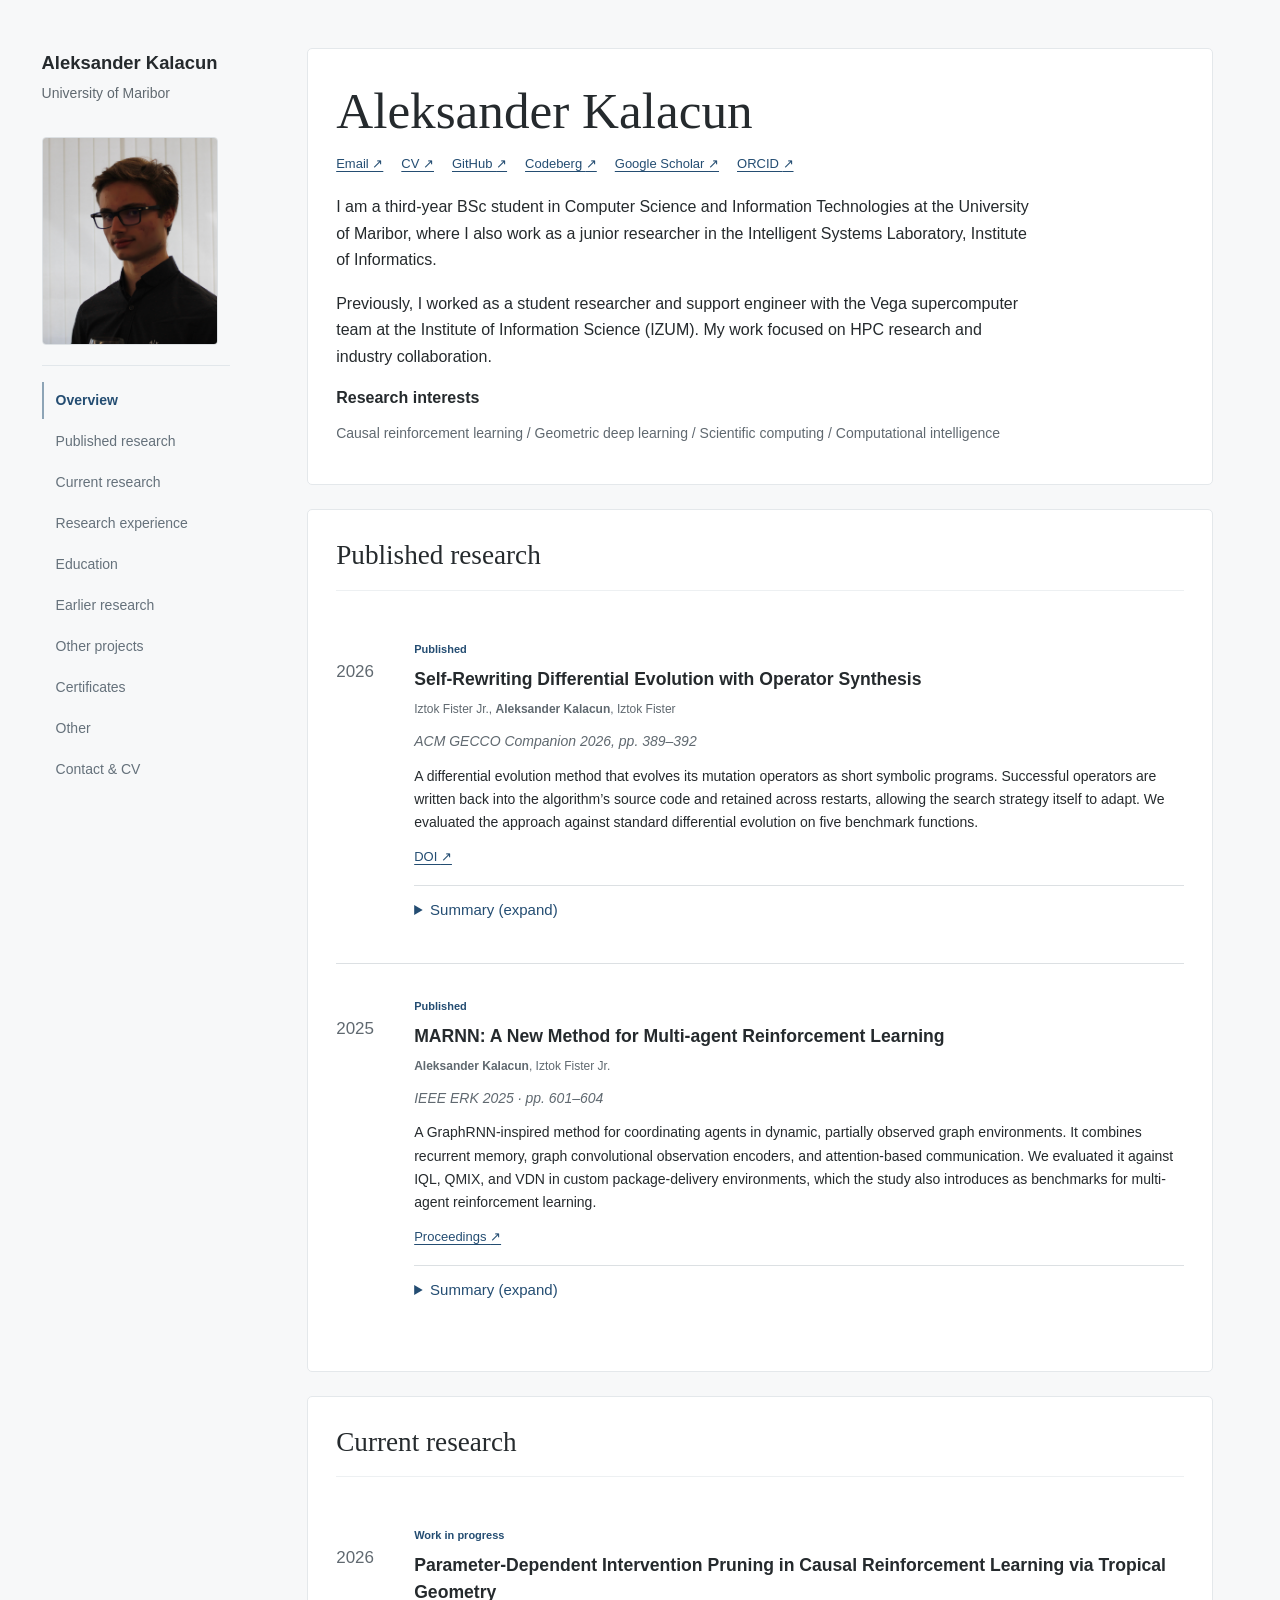
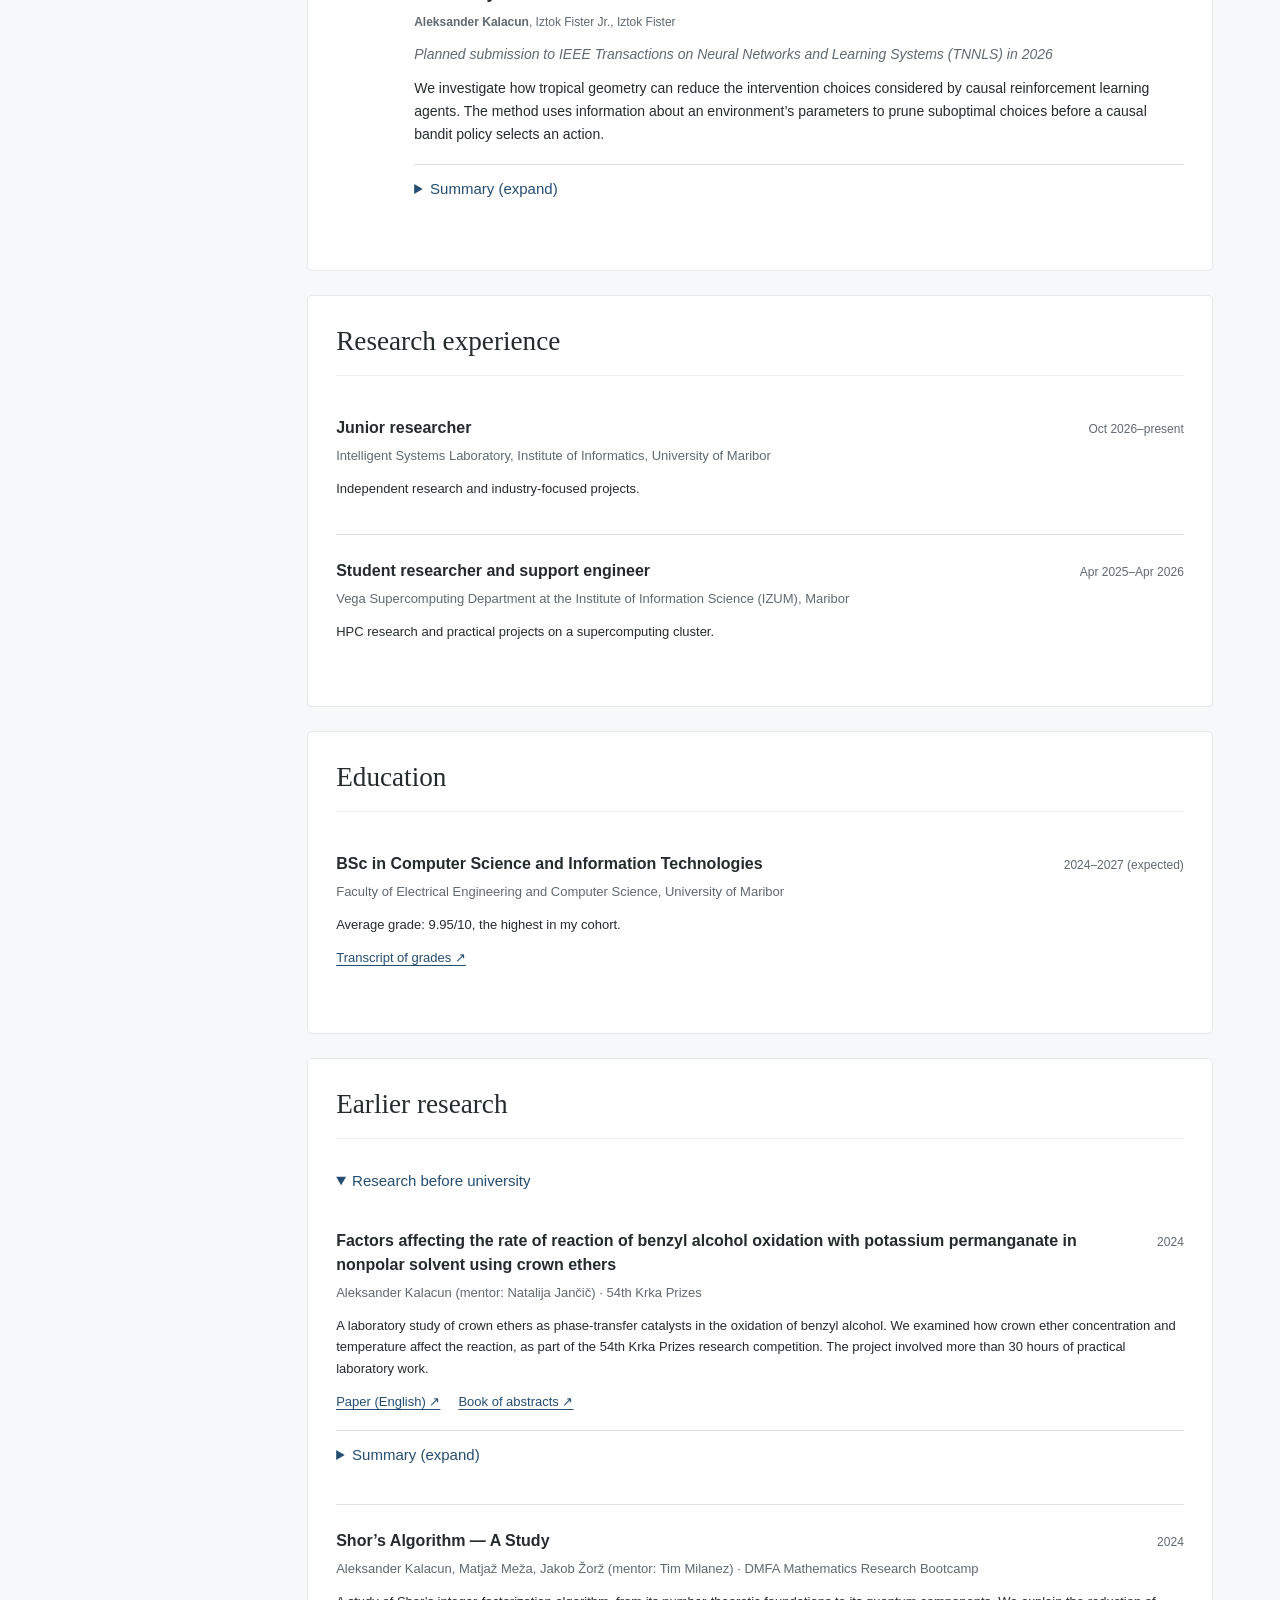
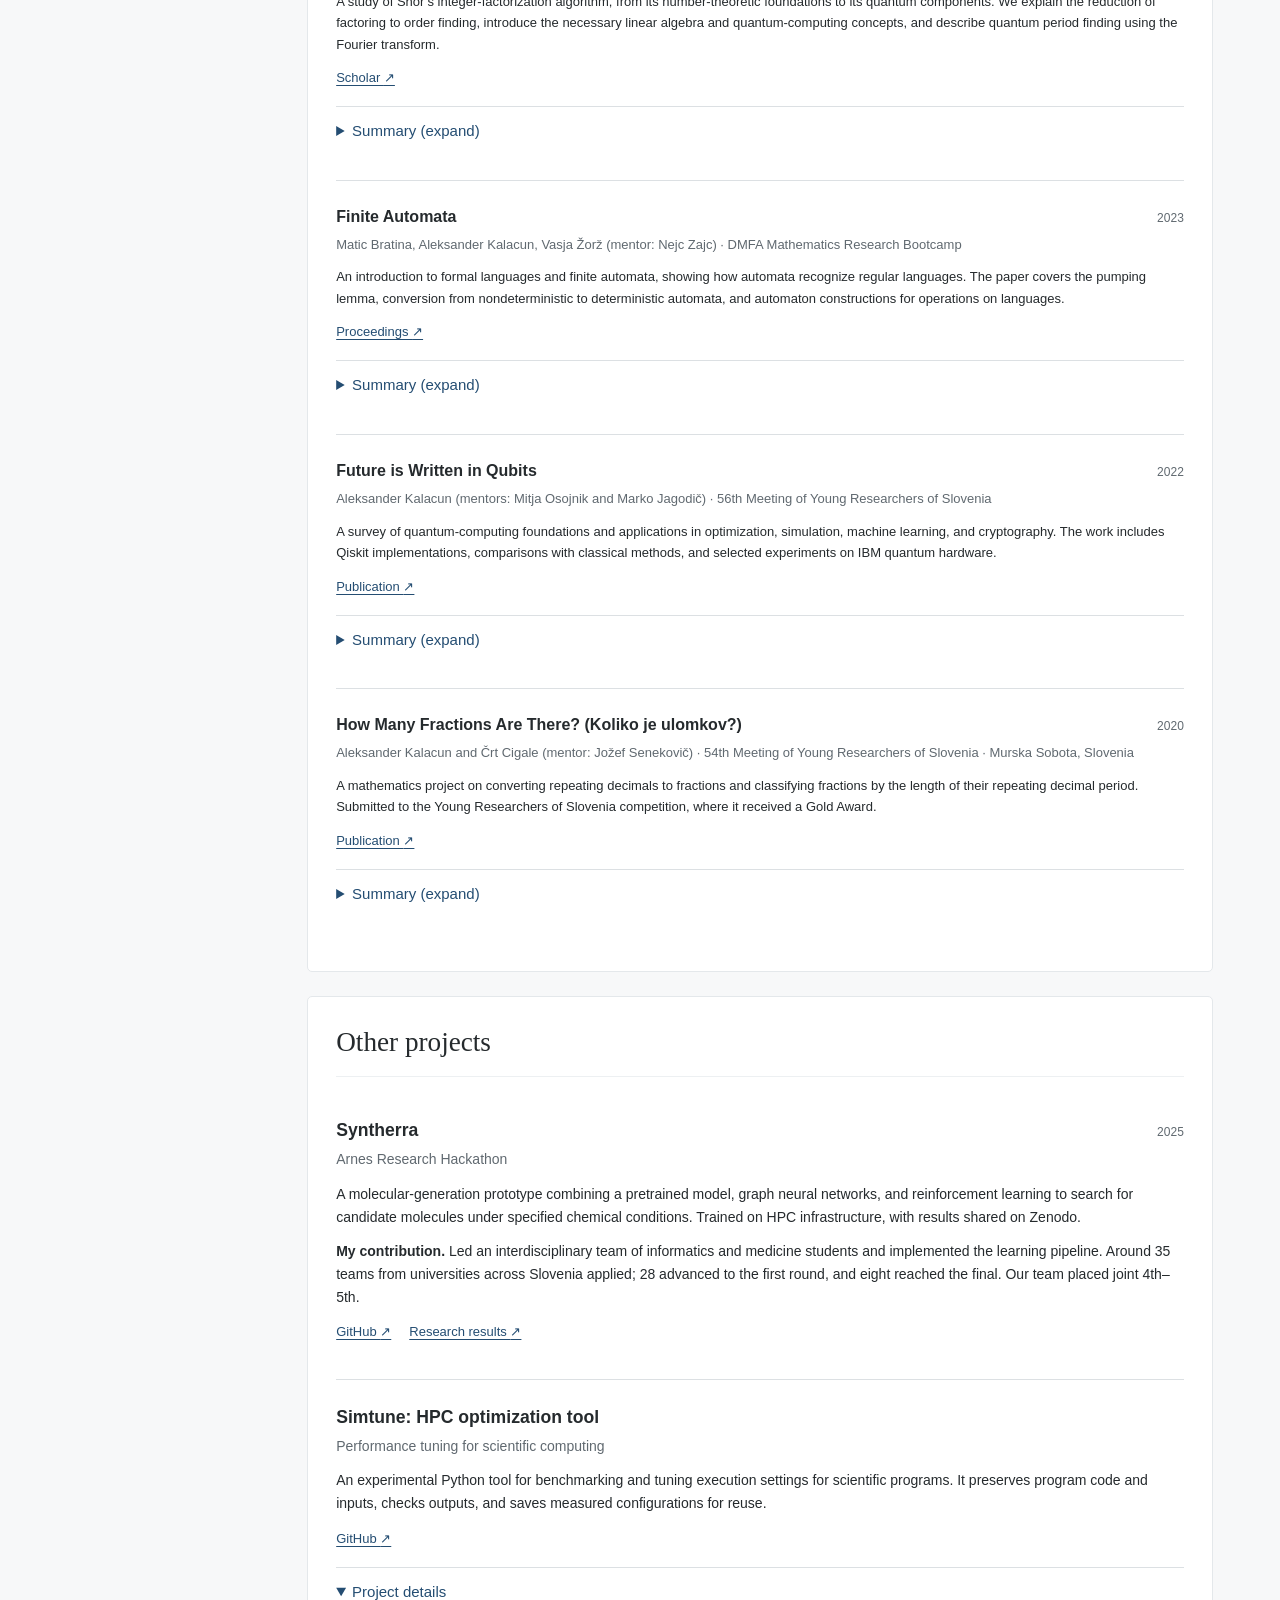
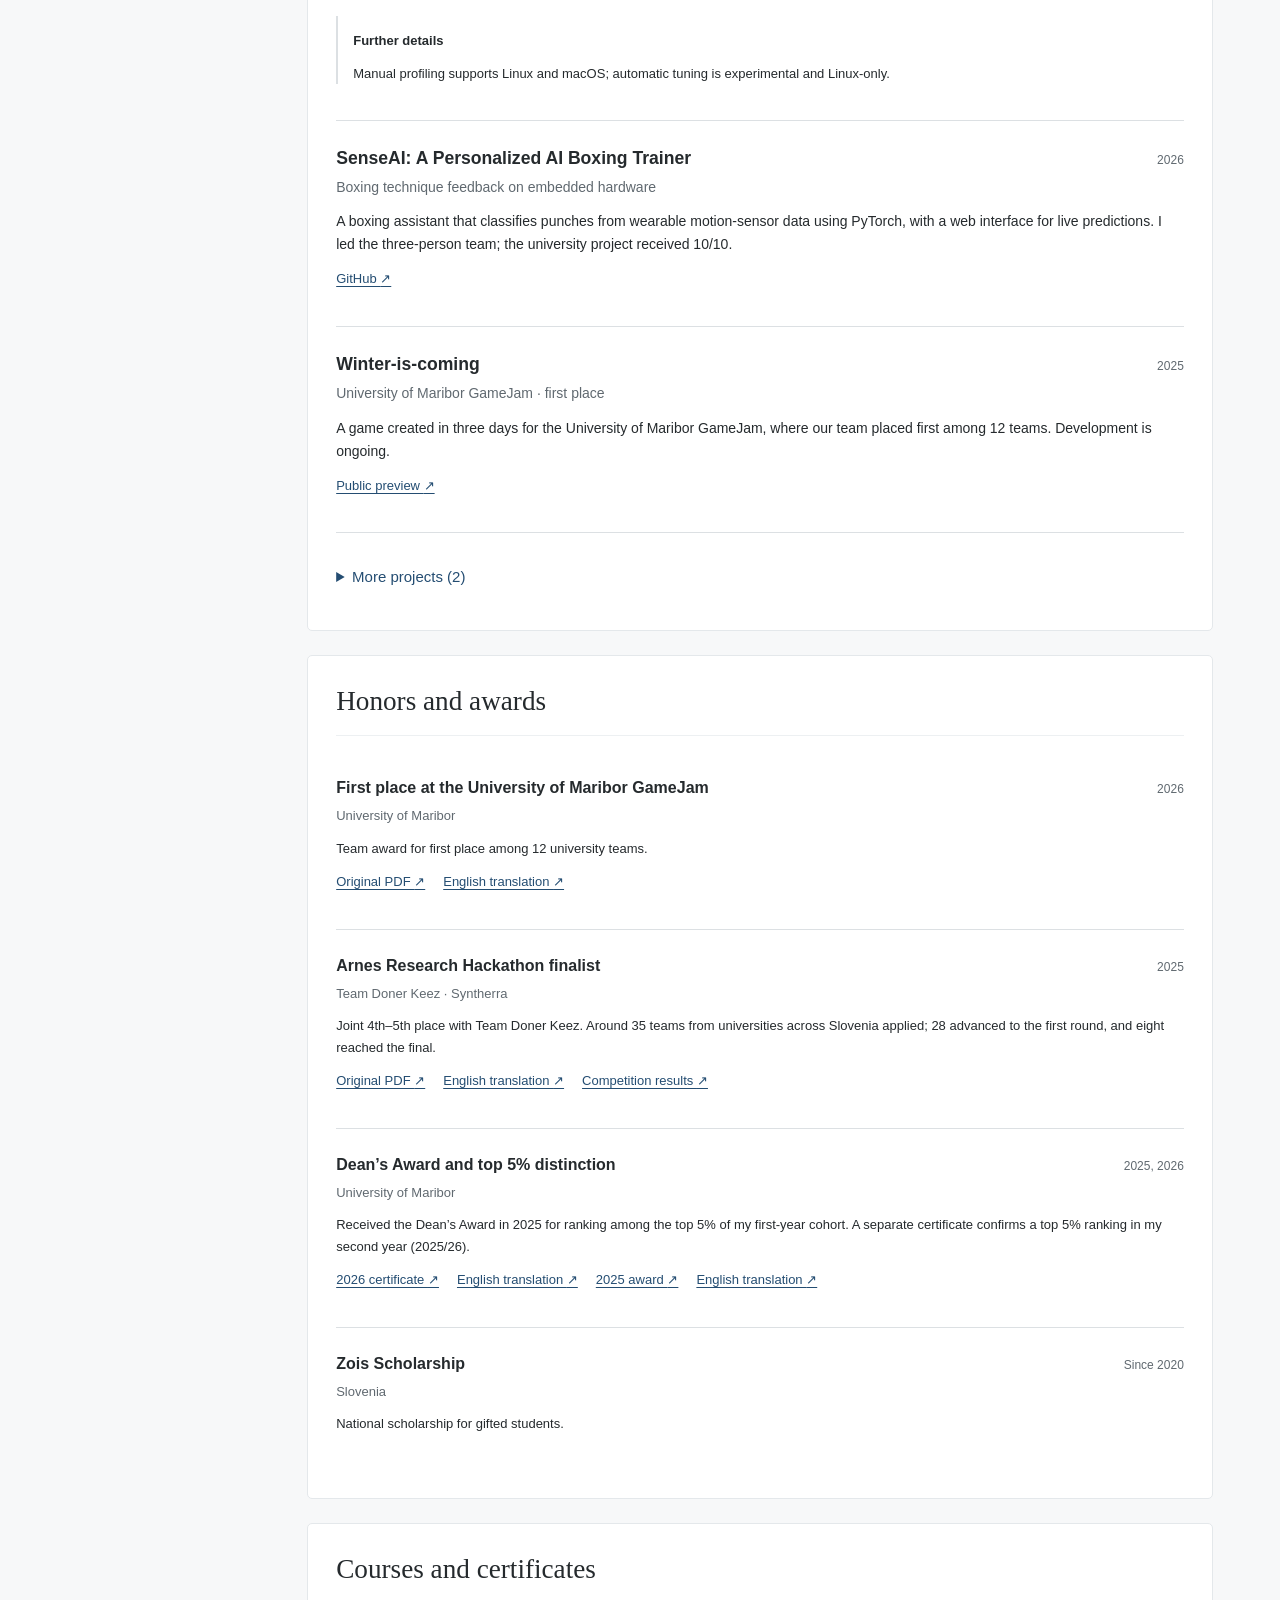
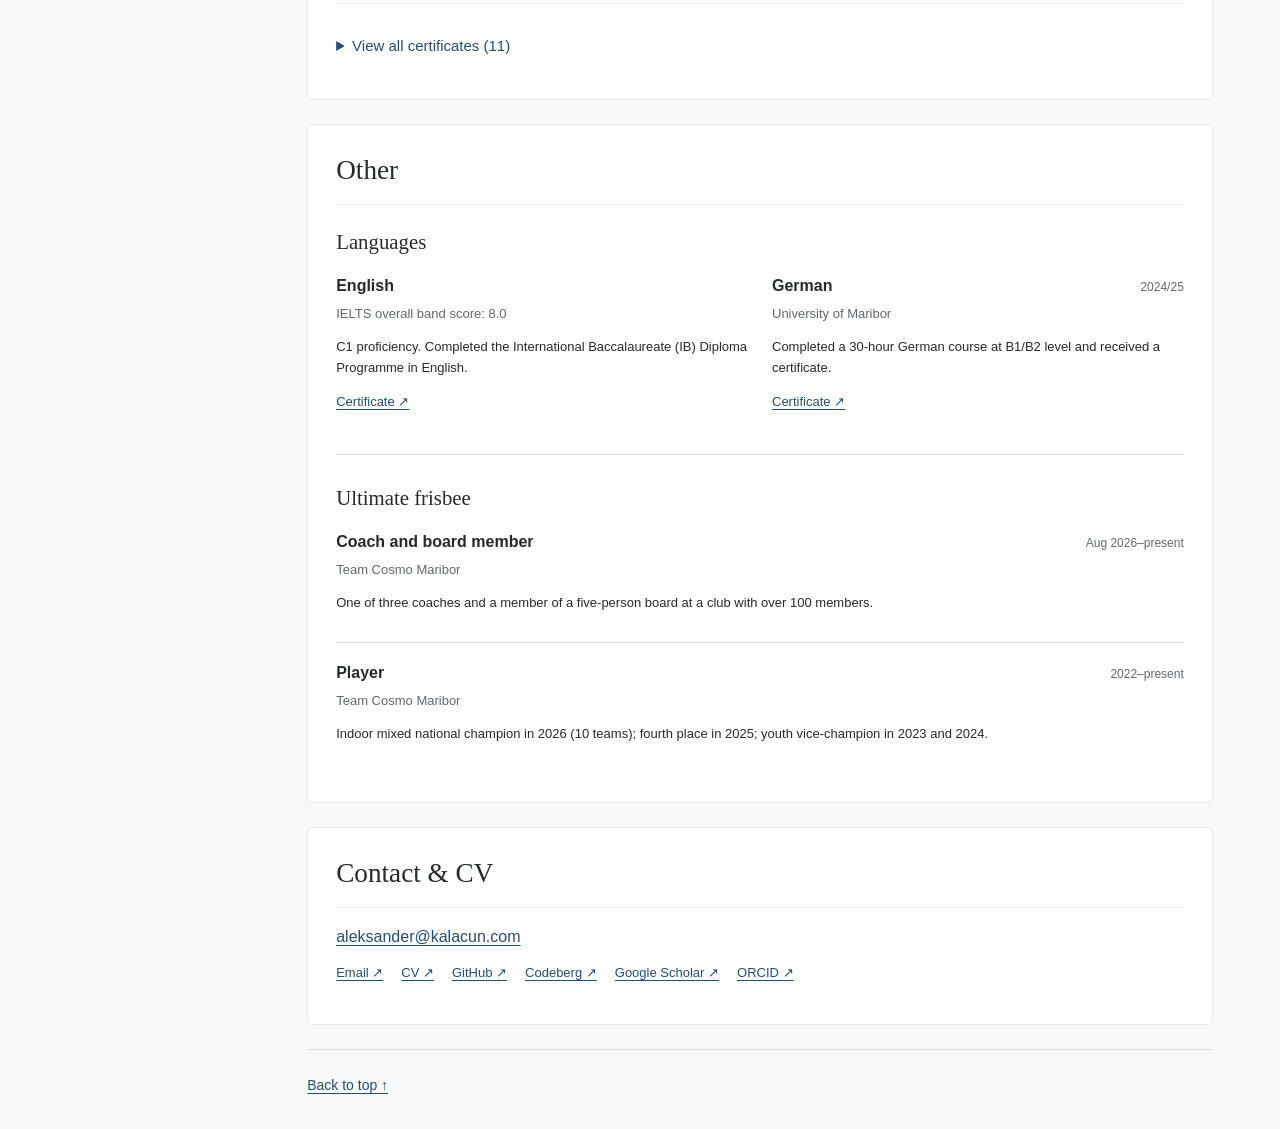
==== commit 24a9c7dd: "Fix chemistry paper link and explain misplaced content entries" ====
--- a/index.html
+++ b/index.html
@@ -1,1472 +1,217 @@
-<!doctype html>
+<!DOCTYPE html>
 <html lang="en">
-    <head>
-        <meta charset="utf-8" />
-        <meta name="viewport" content="width=device-width, initial-scale=1" />
-        <meta
-            name="description"
-            content="Research, publications, projects, and academic background of Aleksander Kalacun."
-        />
-        <meta name="theme-color" content="#f7f8f9" />
-
-        <link rel="canonical" href="https://kalacun.com/" />
-        <title>Aleksander Kalacun</title>
-        <link rel="icon" href="assets/favicon.svg" type="image/svg+xml" />
-        <link rel="stylesheet" href="styles.css" />
-        <script src="script.js" defer></script>
-    </head>
-    <body class="academic-site">
-        <!-- Static HTML generated from content.json by tools/build.py. -->
-        <a class="skip-link" href="#main-content">Skip to content</a>
-        <div class="layout">
-            <header class="sidebar">
-                <a class="identity" href="#overview">Aleksander Kalacun</a>
-                <p class="sidebar-caption">University of Maribor</p>
-                <div class="photo-widget">
-                    <div class="photo-frame">
-                        <img
-                            data-profile-photo
-                            src="assets/portrait.jpg"
-                            alt="Portrait of Aleksander Kalacun"
-                            width="176"
-                            height="208"
-                        />
-                        <div class="photo-fallback" hidden>
-                            <span aria-hidden="true">AK</span
-                            ><small>Your portrait here</small>
-                        </div>
-                    </div>
-                </div>
-                <nav class="page-nav" aria-label="Sections">
-                    <a href="#overview">Overview</a
-                    ><a href="#research">Published research</a
-                    ><a href="#current-research">Current research</a
-                    ><a href="#experience">Research experience</a
-                    ><a href="#education">Education</a
-                    ><a href="#earlier-research">Earlier research</a
-                    ><a href="#projects">Other projects</a
-                    ><a href="#certificates">Certificates</a
-                    ><a href="#misc">Other</a
-                    ><a href="#contact">Contact & CV</a>
-                </nav>
-            </header>
-            <main id="main-content">
-                <section
-                    id="overview"
-                    class="overview"
-                    aria-labelledby="page-title"
-                >
-                    <div class="overview-profile">
-                        <h1 id="page-title">Aleksander Kalacun</h1>
-                        <div class="profile-links">
-                            <a href="mailto:aleksander@kalacun.com">Email ↗</a>
-                            <div class="resource-links">
-                                <a href="assets/documents/cv/kalacun-cv.pdf"
-                                    >CV <span aria-hidden="true">↗</span></a
-                                ><a href="https://github.com/Kalacun"
-                                    >GitHub
-                                    <span aria-hidden="true">↗</span></a
-                                ><a href="https://codeberg.org/kalacun"
-                                    >Codeberg
-                                    <span aria-hidden="true">↗</span></a
-                                ><a
-                                    href="https://scholar.google.com/citations?user=TUe8zA0AAAAJ"
-                                    >Google Scholar
-                                    <span aria-hidden="true">↗</span></a
-                                ><a href="https://orcid.org/0009-0006-2199-4405"
-                                    >ORCID <span aria-hidden="true">↗</span></a
-                                >
-                            </div>
-                        </div>
-                    </div>
-                    <p class="bio">
-                        I am a third-year BSc student in Computer Science and
-                        Information Technologies at the University of Maribor,
-                        where I also work as a junior researcher in the
-                        Intelligent Systems Laboratory, Institute of
-                        Informatics.
-                    </p>
-                    <p class="bio">
-                        Previously, I worked as a student researcher and support
-                        engineer with the Vega supercomputer team at the
-                        Institute of Information Science (IZUM). My work focused
-                        on HPC research and industry collaboration.
-                    </p>
-                    <h2 class="overview-title">Research interests</h2>
-                    <p class="interests">
-                        Causal reinforcement learning / Geometric deep learning
-                        / Scientific computing / Computational intelligence
-                    </p>
-                </section>
-                <section id="research" aria-labelledby="research-title">
-                    <h2 id="research-title">Published research</h2>
-                    <article
-                        class="research-entry"
-                        id="self-rewriting-de"
-                        data-category="published"
-                    >
-                        <div class="entry-year">2026</div>
-                        <div class="entry-content">
-                            <div class="status-line">
-                                <span class="status published">Published</span>
-                            </div>
-                            <h3>
-                                Self-Rewriting Differential Evolution with
-                                Operator Synthesis
-                            </h3>
-                            <p class="metadata">
-                                Iztok Fister Jr.,
-                                <strong>Aleksander Kalacun</strong>, Iztok
-                                Fister
-                            </p>
-                            <p class="venue">
-                                ACM GECCO Companion 2026, pp. 389–392
-                            </p>
-                            <p>
-                                A differential evolution method that evolves its
-                                mutation operators as short symbolic programs.
-                                Successful operators are written back into the
-                                algorithm’s source code and retained across
-                                restarts, allowing the search strategy itself to
-                                adapt. We evaluated the approach against
-                                standard differential evolution on five
-                                benchmark functions.
-                            </p>
-
-                            <div class="resource-links">
-                                <a
-                                    href="https://doi.org/10.1145/3795101.3805457"
-                                    >DOI <span aria-hidden="true">↗</span></a
-                                >
-                            </div>
-                            <details>
-                                <summary>
-                                    Summary (expand)<span class="sr-only">
-                                        for Self-Rewriting Differential
-                                        Evolution with Operator Synthesis</span
-                                    >
-                                </summary>
-                                <div class="detail-body">
-                                    <div>
-                                        <h4>Abstract</h4>
-                                        <p>
-                                            Although evolving algorithms are
-                                            based on principles of biological
-                                            evolution, such as reproduction,
-                                            mutation, and selection, they still
-                                            obey the von Neumann principle
-                                            &quot;Program = algorithm +
-                                            data&quot;. These algorithms remain
-                                            rigid in the sense that their code
-                                            does not change in computer memory
-                                            during execution; their evolvability
-                                            mainly concerns the data they
-                                            process. In this paper, we introduce
-                                            a novel variant of differential
-                                            evolution that can adapt at the code
-                                            level, overcoming this rigidity. In
-                                            our proposed method, differential
-                                            evolution mutation strategies are
-                                            represented as short symbolic
-                                            programs. Periodically, the system
-                                            synthesizes new operators by
-                                            mutating the top-performing
-                                            operators through variable swaps,
-                                            F-scaling, and the addition of
-                                            difference terms. It merges these
-                                            operators into a deduplicated
-                                            library with a size cap and assigns
-                                            credit based on empirical success
-                                            using a softmax function. After each
-                                            phase, the method rewrites its own
-                                            program by serializing the evolved
-                                            operator library and the best
-                                            solution back into its source code
-                                            and re-executing it, producing
-                                            heritable, cumulative changes to the
-                                            program itself. On canonical
-                                            benchmarks, the optimizer discovers
-                                            effective, previously absent
-                                            operators and improves across
-                                            phases, illustrating a practical
-                                            path toward structural replication
-                                            and self-adaptation.
-                                        </p>
-                                    </div>
-                                </div>
-                            </details>
-                            <div class="entry-updated"></div>
-                        </div>
-                    </article>
-                    <article
-                        class="research-entry"
-                        id="marnn"
-                        data-category="published"
-                    >
-                        <div class="entry-year">2025</div>
-                        <div class="entry-content">
-                            <div class="status-line">
-                                <span class="status published">Published</span>
-                            </div>
-                            <h3>
-                                MARNN: A New Method for Multi-agent
-                                Reinforcement Learning
-                            </h3>
-                            <p class="metadata">
-                                <strong>Aleksander Kalacun</strong>, Iztok
-                                Fister Jr.
-                            </p>
-                            <p class="venue">IEEE ERK 2025 · pp. 601–604</p>
-                            <p>
-                                A GraphRNN-inspired method for coordinating
-                                agents in dynamic, partially observed graph
-                                environments. It combines recurrent memory,
-                                graph convolutional observation encoders, and
-                                attention-based communication. We evaluated it
-                                against IQL, QMIX, and VDN in custom
-                                package-delivery environments, which the study
-                                also introduces as benchmarks for multi-agent
-                                reinforcement learning.
-                            </p>
-
-                            <div class="resource-links">
-                                <a
-                                    href="https://erk.fe.uni-lj.si/2025/papers/kalacun(marnn__a).pdf"
-                                    >Proceedings
-                                    <span aria-hidden="true">↗</span></a
-                                >
-                            </div>
-                            <details>
-                                <summary>
-                                    Summary (expand)<span class="sr-only">
-                                        for MARNN: A New Method for Multi-agent
-                                        Reinforcement Learning</span
-                                    >
-                                </summary>
-                                <div class="detail-body">
-                                    <div>
-                                        <h4>Abstract</h4>
-                                        <p>
-                                            This paper presents a new method for
-                                            dynamic, partially observed
-                                            multi-agent Markov decision
-                                            processes with stochastic elements.
-                                            We use this formulation to define
-                                            and simulate real-world problems and
-                                            represent them as graphs. Existing
-                                            multi-agent reinforcement learning
-                                            algorithms struggle in changing
-                                            environments that lack consistency.
-                                            The core idea of the proposed
-                                            algorithm is based on the deep
-                                            autoregressive model GraphRNN,
-                                            enabling long-term goal memorization
-                                            and greater resilience to stochastic
-                                            changes in the environment. Policy
-                                            decisions are based on graph
-                                            convolutional network encoders.
-                                            Using observations and information
-                                            communicated by other agents through
-                                            graph attention network encoders,
-                                            agents decide on the best next
-                                            state. To demonstrate the
-                                            method&#x27;s capabilities, we
-                                            implemented new graph-based
-                                            environments. We used these
-                                            environments to evaluate multi-agent
-                                            reinforcement learning algorithms on
-                                            problems resembling real-world
-                                            situations, providing an effective
-                                            benchmark.
-                                        </p>
-                                    </div>
-                                </div>
-                            </details>
-                            <div class="entry-updated"></div>
-                        </div>
-                    </article>
-                </section>
-                <section
-                    id="current-research"
-                    aria-labelledby="current-research-title"
-                >
-                    <h2 id="current-research-title">Current research</h2>
-                    <article
-                        class="research-entry"
-                        id="tropical-rl"
-                        data-category="ongoing"
-                    >
-                        <div class="entry-year">2026</div>
-                        <div class="entry-content">
-                            <div class="status-line">
-                                <span class="status ongoing"
-                                    >Work in progress</span
-                                >
-                            </div>
-                            <h3>
-                                Parameter-Dependent Intervention Pruning in
-                                Causal Reinforcement Learning via Tropical
-                                Geometry
-                            </h3>
-                            <p class="metadata">
-                                <strong>Aleksander Kalacun</strong>, Iztok
-                                Fister Jr., Iztok Fister
-                            </p>
-                            <p class="venue">
-                                Planned submission to IEEE Transactions on
-                                Neural Networks and Learning Systems (TNNLS) in
-                                2026
-                            </p>
-                            <p>
-                                We investigate how tropical geometry can reduce
-                                the intervention choices considered by causal
-                                reinforcement learning agents. The method uses
-                                information about an environment’s parameters to
-                                prune suboptimal choices before a causal bandit
-                                policy selects an action.
-                            </p>
-
-                            <details>
-                                <summary>
-                                    Summary (expand)<span class="sr-only">
-                                        for Parameter-Dependent Intervention
-                                        Pruning in Causal Reinforcement Learning
-                                        via Tropical Geometry</span
-                                    >
-                                </summary>
-                                <div class="detail-body">
-                                    <div>
-                                        <h4>Abstract</h4>
-                                        <p>
-                                            Causal reinforcement learning
-                                            agents, such as structural causal
-                                            bandit agents, must not only find a
-                                            policy that maximizes reward in an
-                                            uncertain environment but also
-                                            decide where to intervene: which
-                                            variables to act on and which to
-                                            leave to their natural, possibly
-                                            confounded mechanisms. Causal agents
-                                            use a three-level hierarchy to
-                                            interact with their environment:
-                                            observational, interventional, and
-                                            counterfactual. Established
-                                            structural causal bandit methods,
-                                            such as POMIS, reduce the complexity
-                                            of searching the intervention set
-                                            from O(3^k) to O(2^k), where k
-                                            denotes the number of arms, by using
-                                            the causal diagram to prune targets
-                                            that are never optimal. However, the
-                                            POMIS intervention set deliberately
-                                            represents the worst case and
-                                            ignores environment-specific
-                                            parameter restrictions implied by
-                                            the available data.
-                                        </p>
-                                        <p>
-                                            This paper addresses that gap by
-                                            introducing a second,
-                                            parameter-dependent
-                                            intervention-pruning layer. The
-                                            problem is transformed into a
-                                            tropical geometry representation
-                                            that incorporates the parameters
-                                            into the optimal-arm decision. The
-                                            proposed pipeline consists of five
-                                            steps: (1) calculate the
-                                            POMIS-reduced arm set from the
-                                            causal graph G; (2) decompose the
-                                            environment parameterization using
-                                            c-factorization and identify a
-                                            reward distribution; (3) tropicalize
-                                            the reward distribution; (4) apply
-                                            parameter-dependent tropical pruning
-                                            to remove only provably suboptimal
-                                            arms, certified using a linear
-                                            program; and (5) choose an action
-                                            using an online policy for
-                                            structural causal bandits. In the
-                                            pruning step, arms are represented
-                                            by a tropical surrogate in which
-                                            each monomial dominates the others
-                                            in the observed tropical rational
-                                            functions containing the reward
-                                            distributions.
-                                        </p>
-                                        <p>
-                                            The proposed method is
-                                            policy-agnostic and introduces two
-                                            variants of structural causal bandit
-                                            algorithms: the upper confidence
-                                            bound method PDTP-UCB and the
-                                            Thompson sampling method PDTP-TS. It
-                                            applies to environments that satisfy
-                                            the stated assumptions. We evaluated
-                                            the approach on synthetic
-                                            drug-combination benchmarks with k ∈
-                                            {3, 4, 6} arms. Across 100
-                                            independent runs with a time horizon
-                                            of T = 10,000, PDTP-UCB reduced the
-                                            UCB1-on-POMIS assignment-arm set
-                                            from 12 arms to 2, from 36 to 4, and
-                                            from 144 to 5, respectively.
-                                            PDTP-UCB also reduced final
-                                            cumulative regret relative to
-                                            UCB1-on-POMIS by a factor of
-                                            approximately 11 to 19. Replacing
-                                            the online policy with Thompson
-                                            sampling improved the results
-                                            further.
-                                        </p>
-                                    </div>
-                                </div>
-                            </details>
-                            <div class="entry-updated"></div>
-                        </div>
-                    </article>
-                </section>
-                <section id="experience" aria-labelledby="experience-title">
-                    <h2 id="experience-title">Research experience</h2>
-                    <article class="compact-entry">
-                        <div class="entry-heading">
-                            <h3>Junior researcher</h3>
-                            <span class="entry-year">Oct 2026–present</span>
-                        </div>
-                        <p class="metadata">
-                            Intelligent Systems Laboratory, Institute of
-                            Informatics, University of Maribor
-                        </p>
-                        <p>
-                            Independent research and industry-focused projects.
-                        </p>
-                    </article>
-                    <article class="compact-entry">
-                        <div class="entry-heading">
-                            <h3>Student researcher and support engineer</h3>
-                            <span class="entry-year">Apr 2025–Apr 2026</span>
-                        </div>
-                        <p class="metadata">
-                            Vega Supercomputing Department at the Institute of
-                            Information Science (IZUM), Maribor
-                        </p>
-                        <p>
-                            HPC research and practical projects on a
-                            supercomputing cluster.
-                        </p>
-                    </article>
-                </section>
-                <section id="education" aria-labelledby="education-title">
-                    <h2 id="education-title">Education</h2>
-                    <article class="compact-entry">
-                        <div class="entry-heading">
-                            <h3>
-                                BSc in Computer Science and Information
-                                Technologies
-                            </h3>
-                            <span class="entry-year">2024–2027 (expected)</span>
-                        </div>
-                        <p class="metadata">
-                            Faculty of Electrical Engineering and Computer
-                            Science, University of Maribor
-                        </p>
-                        <p>Average grade: 9.95/10, the highest in my cohort.</p>
-                        <div class="resource-links">
-                            <a
-                                href="assets/documents/grades/grades.pdf"
-                                aria-label="Academic transcript (PDF)"
-                                >Transcript of grades
-                                <span aria-hidden="true">↗</span></a
-                            >
-                        </div>
-                    </article>
-                </section>
-                <section
-                    id="earlier-research"
-                    aria-labelledby="earlier-research-title"
-                >
-                    <h2 id="earlier-research-title">Earlier research</h2>
-                    <details open>
-                        <summary>Research before university</summary>
-                        <article class="compact-entry">
-                            <div class="entry-heading">
-                                <h3>
-                                    Factors affecting the rate of reaction of
-                                    benzyl alcohol oxidation with potassium
-                                    permanganate in nonpolar solvent using crown
-                                    ethers
-                                </h3>
-                                <span class="entry-year">2024</span>
-                            </div>
-                            <p class="metadata">
-                                Aleksander Kalacun (mentor: Natalija Jančič) ·
-                                54th Krka Prizes
-                            </p>
-                            <p>
-                                A laboratory study of crown ethers as
-                                phase-transfer catalysts in the oxidation of
-                                benzyl alcohol. We examined how crown ether
-                                concentration and temperature affect the
-                                reaction, as part of the 54th Krka Prizes
-                                research competition. The project involved more
-                                than 30 hours of practical laboratory work.
-                            </p>
-                            <div class="resource-links">
-                                <a
-                                    href="assets/documents/papers/Naloga_ Kalacunpdf.pdf"
-                                    aria-label="Chem_paper"
-                                    >Paper (english)
-                                    <span aria-hidden="true">↗</span></a
-                                >
-                                <a
-                                    href="https://www.krkinenagrade.si/media/store/54-KN/FINAL_544004-2024-KN-Krka-prizes-Book-of-abstracts-SI-EN2.pdf"
-                                    >Book of abstracts
-                                    <span aria-hidden="true">↗</span></a
-                                >
-                            </div>
-                            <details>
-                                <summary>
-                                    Summary (expand)<span class="sr-only">
-                                        for Factors affecting the rate of
-                                        reaction of benzyl alcohol oxidation
-                                        with potassium permanganate in nonpolar
-                                        solvent using crown ethers</span
-                                    >
-                                </summary>
-                                <div class="detail-body">
-                                    <div>
-                                        <h4>Abstract</h4>
-                                        <p>
-                                            In this research, we investigated
-                                            the practical use of crown ethers in
-                                            the laboratory. Crown ethers are
-                                            cyclic organic compounds that can
-                                            bind ions of a suitable size within
-                                            their central cavity. They form a
-                                            nonpolar shell around a polar ion,
-                                            allowing compounds normally soluble
-                                            only in polar solvents to dissolve
-                                            in nonpolar solvents. Reactions
-                                            involving substances with different
-                                            solubilities are a common challenge
-                                            in laboratory research, while
-                                            alternatives such as DMSO can pose
-                                            environmental hazards. We therefore
-                                            investigated the optimal crown ether
-                                            concentration and reaction
-                                            temperature.
-                                        </p>
-                                        <p>
-                                            We studied the oxidation of benzyl
-                                            alcohol, which is soluble in
-                                            nonpolar solvents, with potassium
-                                            permanganate, which is soluble in
-                                            polar solvents, using a crown ether
-                                            as a catalyst and diethyl ether as
-                                            the solvent. Without the crown
-                                            ether, the reaction does not occur
-                                            because the potassium permanganate
-                                            remains solid and settles at the
-                                            bottom. With the crown ether,
-                                            oxidation proceeds and produces
-                                            benzaldehyde.
-                                        </p>
-                                        <p>
-                                            We tested different crown ether
-                                            concentrations at 30 °C, measuring
-                                            the benzaldehyde concentration every
-                                            five minutes for one hour with an
-                                            ATR-FTIR spectrophotometer. We
-                                            repeated the procedure at different
-                                            temperatures while keeping the crown
-                                            ether concentration constant. After
-                                            comparing absolute concentration
-                                            changes and areas under the
-                                            concentration–time curves, we found
-                                            that the highest benzaldehyde
-                                            concentration occurred at 35 °C and
-                                            with 0.4 g of crown ether per
-                                            solution. Neither value was at the
-                                            extreme of the tested range, which
-                                            was an unexpected result.
-                                        </p>
-                                    </div>
-                                </div>
-                            </details>
-                        </article>
-                        <article class="compact-entry">
-                            <div class="entry-heading">
-                                <h3>Shor’s Algorithm — A Study</h3>
-                                <span class="entry-year">2024</span>
-                            </div>
-                            <p class="metadata">
-                                Aleksander Kalacun, Matjaž Meža, Jakob Žorž
-                                (mentor: Tim Milanez) · DMFA Mathematics
-                                Research Bootcamp
-                            </p>
-                            <p>
-                                A study of Shor’s integer-factorization
-                                algorithm, from its number-theoretic foundations
-                                to its quantum components. We explain the
-                                reduction of factoring to order finding,
-                                introduce the necessary linear algebra and
-                                quantum-computing concepts, and describe quantum
-                                period finding using the Fourier transform.
-                            </p>
-                            <div class="resource-links">
-                                <a
-                                    href="https://scholar.google.si/citations?view_op=view_citation&amp;hl=sl&amp;user=TUe8zA0AAAAJ&amp;citation_for_view=TUe8zA0AAAAJ:u-x6o8ySG0sC"
-                                    >Scholar
-                                    <span aria-hidden="true">↗</span></a
-                                >
-                            </div>
-                            <details>
-                                <summary>
-                                    Summary (expand)<span class="sr-only">
-                                        for Shor’s Algorithm — A Study</span
-                                    >
-                                </summary>
-                                <div class="detail-body">
-                                    <div>
-                                        <h4>Abstract</h4>
-                                        <p>
-                                            We explore a quantum algorithm for
-                                            integer factorization known as
-                                            Shor&#x27;s algorithm, which, at
-                                            least in theory, outperforms even
-                                            the fastest known classical
-                                            algorithm in terms of time
-                                            complexity. In the first part, we
-                                            explain the classical component of
-                                            the algorithm, which is based on the
-                                            fundamentals of number theory. In
-                                            the second part, we tackle the
-                                            quantum component, examining the
-                                            foundations of quantum mechanics and
-                                            quantum computing formulated around
-                                            linear algebra.
-                                        </p>
-                                    </div>
-                                </div>
-                            </details>
-                        </article>
-                        <article class="compact-entry">
-                            <div class="entry-heading">
-                                <h3>Finite Automata</h3>
-                                <span class="entry-year">2023</span>
-                            </div>
-                            <p class="metadata">
-                                Matic Bratina, Aleksander Kalacun, Vasja Žorž
-                                (mentor: Nejc Zajc) · DMFA Mathematics Research
-                                Bootcamp
-                            </p>
-                            <p>
-                                An introduction to formal languages and finite
-                                automata, showing how automata recognize regular
-                                languages. The paper covers the pumping lemma,
-                                conversion from nondeterministic to
-                                deterministic automata, and automaton
-                                constructions for operations on languages.
-                            </p>
-                            <div class="resource-links">
-                                <a
-                                    href="http://mars.dmfa.si/stare_strani/src_old/projekti/marsZbornik2023.pdf#page=63"
-                                    >Proceedings
-                                    <span aria-hidden="true">↗</span></a
-                                >
-                            </div>
-                            <details>
-                                <summary>
-                                    Summary (expand)<span class="sr-only">
-                                        for Finite Automata</span
-                                    >
-                                </summary>
-                                <div class="detail-body">
-                                    <div>
-                                        <h4>Abstract</h4>
-                                        <p>
-                                            This paper presents the concepts of
-                                            formal languages and finite
-                                            automata. It describes the operation
-                                            of finite automata and their
-                                            properties, explaining the
-                                            connection between them and formal
-                                            languages in an intuitive and
-                                            accessible manner.
-                                        </p>
-                                    </div>
-                                </div>
-                            </details>
-                        </article>
-                        <article class="compact-entry">
-                            <div class="entry-heading">
-                                <h3>Future is Written in Qubits</h3>
-                                <span class="entry-year">2022</span>
-                            </div>
-                            <p class="metadata">
-                                Aleksander Kalacun (mentors: Mitja Osojnik and
-                                Marko Jagodič) · 56th Meeting of Young
-                                Researchers of Slovenia
-                            </p>
-                            <p>
-                                A survey of quantum-computing foundations and
-                                applications in optimization, simulation,
-                                machine learning, and cryptography. The work
-                                includes Qiskit implementations, comparisons
-                                with classical methods, and selected experiments
-                                on IBM quantum hardware.
-                            </p>
-                            <div class="resource-links">
-                                <a
-                                    href="https://zbirke.zotks.si/2022/resources/SS_ra%C4%8Dun_1311.pdf"
-                                    >Publication
-                                    <span aria-hidden="true">↗</span></a
-                                >
-                            </div>
-                            <details>
-                                <summary>
-                                    Summary (expand)<span class="sr-only">
-                                        for Future is Written in Qubits</span
-                                    >
-                                </summary>
-                                <div class="detail-body">
-                                    <div>
-                                        <h4>Abstract</h4>
-                                        <p>
-                                            Using quantum computer simulations
-                                            and experiments on real quantum
-                                            computers, we investigated problems
-                                            for which quantum computing promises
-                                            advances in scientific research. We
-                                            compared quantum and classical
-                                            approaches in terms of speed and
-                                            solution quality. The selected
-                                            problems represented four areas in
-                                            which quantum computing is expected
-                                            to have a major impact.
-                                        </p>
-                                        <p>
-                                            Our results generally agreed with
-                                            published studies, but we also
-                                            observed unexpected differences. In
-                                            the matrix-based machine-learning
-                                            example, the hybrid algorithm was
-                                            almost as fast and efficient as a
-                                            working, though nonoptimal,
-                                            classical implementation. In our
-                                            experiments with Shor’s algorithm,
-                                            the quantum simulation was much
-                                            slower, particularly as the problem
-                                            became more difficult. We found that
-                                            quantum simulations, although still
-                                            far from efficient quantum
-                                            computation, can help investigate
-                                            problems with potentially
-                                            significant effects on scientific
-                                            disciplines relevant to everyday
-                                            life.
-                                        </p>
-                                    </div>
-                                </div>
-                            </details>
-                        </article>
-                        <article class="compact-entry">
-                            <div class="entry-heading">
-                                <h3>
-                                    How Many Fractions Are There? (Koliko je
-                                    ulomkov?)
-                                </h3>
-                                <span class="entry-year">2020</span>
-                            </div>
-                            <p class="metadata">
-                                Aleksander Kalacun and Črt Cigale (mentor: Jožef
-                                Senekovič) · 54th Meeting of Young Researchers
-                                of Slovenia · Murska Sobota, Slovenia
-                            </p>
-                            <p>
-                                A mathematics project on converting repeating
-                                decimals to fractions and classifying fractions
-                                by the length of their repeating decimal period.
-                                Submitted to the Young Researchers of Slovenia
-                                competition, where it received a Gold Award.
-                            </p>
-                            <div class="resource-links">
-                                <a
-                                    href="https://zbirke.zotks.si/resources/Zlato_OS_Matematika_ali_logika_584812.pdf"
-                                    >Publication
-                                    <span aria-hidden="true">↗</span></a
-                                >
-                            </div>
-                            <details>
-                                <summary>
-                                    Summary (expand)<span class="sr-only">
-                                        for How Many Fractions Are There?
-                                        (Koliko je ulomkov?)</span
-                                    >
-                                </summary>
-                                <div class="detail-body">
-                                    <div>
-                                        <h4>Abstract</h4>
-                                        <p>
-                                            There are infinitely many natural
-                                            numbers, and every rational number
-                                            can be written as a fraction. A
-                                            rational number also has a decimal
-                                            representation that either
-                                            terminates or eventually repeats. In
-                                            this research paper, we investigate
-                                            how to express a repeating decimal
-                                            as a fraction and how this
-                                            representation relates to the number
-                                            of digits in the repeating block. We
-                                            explore the number of fractions with
-                                            a chosen period length, including
-                                            the case of a single-digit repeating
-                                            period.
-                                        </p>
-                                    </div>
-                                </div>
-                            </details>
-                        </article>
-                    </details>
-                </section>
-                <section id="projects" aria-labelledby="projects-title">
-                    <h2 id="projects-title">Other projects</h2>
-                    <article class="project-entry" id="syntherra">
-                        <div class="entry-heading">
-                            <h3>Syntherra</h3>
-                            <span class="entry-year">2025</span>
-                        </div>
-                        <p class="metadata">Arnes Research Hackathon</p>
-                        <p>
-                            A molecular-generation prototype combining a
-                            pretrained model, graph neural networks, and
-                            reinforcement learning to search for candidate
-                            molecules under specified chemical conditions.
-                            Trained on HPC infrastructure, with results shared
-                            on Zenodo.
-                        </p>
-                        <p class="contribution">
-                            <strong>My contribution.</strong> Led an
-                            interdisciplinary team of informatics and medicine
-                            students and implemented the learning pipeline.
-                            Around 35 teams from universities across Slovenia
-                            applied; 28 advanced to the first round, and eight
-                            reached the final. Our team placed joint 4th–5th.
-                        </p>
-                        <div class="resource-links">
-                            <a href="https://github.com/Kalacun/Syntherra"
-                                >GitHub <span aria-hidden="true">↗</span></a
-                            ><a href="https://zenodo.org/records/15205817"
-                                >Research results
-                                <span aria-hidden="true">↗</span></a
-                            >
-                        </div>
-                    </article>
-                    <article class="project-entry" id="hpc-optimization">
-                        <div class="entry-heading">
-                            <h3>Simtune: HPC optimization tool</h3>
-                            <span class="entry-year"></span>
-                        </div>
-                        <p class="metadata">
-                            Performance tuning for scientific computing
-                        </p>
-                        <p>
-                            An experimental Python tool for benchmarking and
-                            tuning execution settings for scientific programs.
-                            It preserves program code and inputs, checks
-                            outputs, and saves measured configurations for
-                            reuse.
-                        </p>
-
-                        <div class="resource-links">
-                            <a href="https://github.com/Kalacun/simtune"
-                                >GitHub <span aria-hidden="true">↗</span></a
-                            >
-                        </div>
-                        <details open>
-                            <summary>
-                                Project details<span class="sr-only">
-                                    for Simtune: HPC optimization tool</span
-                                >
-                            </summary>
-                            <div class="detail-body">
-                                <div>
-                                    <h4>Further details</h4>
-                                    <p>
-                                        Manual profiling supports Linux and
-                                        macOS; automatic tuning is experimental
-                                        and Linux-only.
-                                    </p>
-                                </div>
-                            </div>
-                        </details>
-                    </article>
-                    <article class="project-entry" id="sensai">
-                        <div class="entry-heading">
-                            <h3>SenseAI: A Personalized AI Boxing Trainer</h3>
-                            <span class="entry-year">2026</span>
-                        </div>
-                        <p class="metadata">
-                            Boxing technique feedback on embedded hardware
-                        </p>
-                        <p>
-                            A boxing assistant that classifies punches from
-                            wearable motion-sensor data using PyTorch, with a
-                            web interface for live predictions. I led the
-                            three-person team; the university project received
-                            10/10.
-                        </p>
-
-                        <div class="resource-links">
-                            <a href="https://github.com/Kalacun/sensAI"
-                                >GitHub <span aria-hidden="true">↗</span></a
-                            >
-                        </div>
-                    </article>
-                    <article class="project-entry" id="winter-is-coming">
-                        <div class="entry-heading">
-                            <h3>Winter-is-coming</h3>
-                            <span class="entry-year">2025</span>
-                        </div>
-                        <p class="metadata">
-                            University of Maribor GameJam · first place
-                        </p>
-                        <p>
-                            A game created in three days for the University of
-                            Maribor GameJam, where our team placed first among
-                            12 teams. Development is ongoing.
-                        </p>
-
-                        <div class="resource-links">
-                            <a
-                                href="https://github.com/Kalacun/Winter-is-coming-preview"
-                                >Public preview
-                                <span aria-hidden="true">↗</span></a
-                            >
-                        </div>
-                    </article>
-                    <details class="more-entries">
-                        <summary>More projects (2)</summary>
-                        <article
-                            class="project-entry"
-                            id="additional-project-5"
-                        >
-                            <div class="entry-heading">
-                                <h3>theatergen</h3>
-                                <span class="entry-year">2025–present</span>
-                            </div>
-                            <p class="metadata">
-                                Working prototype, in development
-                            </p>
-                            <p>
-                                A Godot game prototype that combines
-                                reinforcement learning, local language models,
-                                and image generation to create stories and
-                                dialogue that adapt to the player’s choices.
-                            </p>
-                        </article>
-                        <article class="project-entry" id="dinbus">
-                            <div class="entry-heading">
-                                <h3>DinBus</h3>
-                                <span class="entry-year"></span>
-                            </div>
-                            <p class="metadata">
-                                Team project in development, using metaheuristic
-                                optimization
-                            </p>
-                            <p>
-                                A proposal for reservation-based intercity bus
-                                routing using differential evolution, with
-                                planned evaluation in a graph-based traffic
-                                simulation on HPC infrastructure.
-                            </p>
-
-                            <div class="resource-links">
-                                <a
-                                    href="assets/documents/certificates/DinBus.pdf"
-                                    aria-label="DinBus: project proposal and work plan in Slovenian (PDF)"
-                                    >Project proposal
-                                    <span aria-hidden="true">↗</span></a
-                                ><a
-                                    href="assets/documents/research/DinBus-en.pdf"
-                                    aria-label="DinBus: English reference translation of the project proposal (PDF)"
-                                    >English translation
-                                    <span aria-hidden="true">↗</span></a
-                                >
-                            </div>
-                        </article>
-                    </details>
-                </section>
-                <section id="awards" aria-labelledby="awards-title">
-                    <h2 id="awards-title">Honors and awards</h2>
-                    <article class="compact-entry">
-                        <div class="entry-heading">
-                            <h3>
-                                First place at the University of Maribor GameJam
-                            </h3>
-                            <span class="entry-year">2026</span>
-                        </div>
-                        <p class="metadata">University of Maribor</p>
-                        <p>
-                            Team award for first place among 12 university
-                            teams.
-                        </p>
-                        <div class="resource-links">
-                            <a
-                                href="assets/documents/certificates/gamejam-first-place.pdf"
-                                aria-label="GameJam first-place award: original certificate in Slovenian (PDF)"
-                                >Original PDF
-                                <span aria-hidden="true">↗</span></a
-                            ><a
-                                href="assets/documents/certificates/translations/gamejam-first-place-en.pdf"
-                                aria-label="GameJam first-place award: English reference translation (PDF)"
-                                >English translation
-                                <span aria-hidden="true">↗</span></a
-                            >
-                        </div>
-                    </article>
-                    <article class="compact-entry">
-                        <div class="entry-heading">
-                            <h3>Arnes Research Hackathon finalist</h3>
-                            <span class="entry-year">2025</span>
-                        </div>
-                        <p class="metadata">Team Doner Keez · Syntherra</p>
-                        <p>
-                            Joint 4th–5th place with Team Doner Keez. Around 35
-                            teams from universities across Slovenia applied; 28
-                            advanced to the first round, and eight reached the
-                            final.
-                        </p>
-                        <div class="resource-links">
-                            <a
-                                href="assets/documents/certificates/hackathon-2025.pdf"
-                                aria-label="Research Hackathon 2025 participation: original certificate in Slovenian (PDF)"
-                                >Original PDF
-                                <span aria-hidden="true">↗</span></a
-                            ><a
-                                href="assets/documents/certificates/translations/hackathon-2025-en.pdf"
-                                aria-label="Research Hackathon 2025 participation: English reference translation (PDF)"
-                                >English translation
-                                <span aria-hidden="true">↗</span></a
-                            ><a href="https://hackathon.si/resitve-ekip-2025/"
-                                >Competition results
-                                <span aria-hidden="true">↗</span></a
-                            >
-                        </div>
-                    </article>
-                    <article class="compact-entry">
-                        <div class="entry-heading">
-                            <h3>Dean’s Award and top 5% distinction</h3>
-                            <span class="entry-year">2025, 2026</span>
-                        </div>
-                        <p class="metadata">University of Maribor</p>
-                        <p>
-                            Received the Dean’s Award in 2025 for ranking among
-                            the top 5% of my first-year cohort. A separate
-                            certificate confirms a top 5% ranking in my second
-                            year (2025/26).
-                        </p>
-                        <div class="resource-links">
-                            <a
-                                href="assets/documents/certificates/top_5%.pdf"
-                                aria-label="Top 5% in the 2025/26 cohort: original certificate in Slovenian (PDF)"
-                                >2026 certificate
-                                <span aria-hidden="true">↗</span></a
-                            ><a
-                                href="assets/documents/certificates/translations/top-5-percent-2026-en.pdf"
-                                aria-label="Top 5% in the 2025/26 cohort: English reference translation (PDF)"
-                                >English translation
-                                <span aria-hidden="true">↗</span></a
-                            ><a
-                                href="assets/documents/certificates/deans_award_2025.pdf"
-                                aria-label="Dean’s Award 2025: original certificate in Slovenian (PDF)"
-                                >2025 award
-                                <span aria-hidden="true">↗</span></a
-                            ><a
-                                href="assets/documents/certificates/translations/deans-award-2025-en.pdf"
-                                aria-label="Dean’s Award 2025: English reference translation (PDF)"
-                                >English translation
-                                <span aria-hidden="true">↗</span></a
-                            >
-                        </div>
-                    </article>
-                    <article class="compact-entry">
-                        <div class="entry-heading">
-                            <h3>Zois Scholarship</h3>
-                            <span class="entry-year">Since 2020</span>
-                        </div>
-                        <p class="metadata">Slovenia</p>
-                        <p>National scholarship for gifted students.</p>
-                    </article>
-                </section>
-                <section id="certificates" aria-labelledby="certificates-title">
-                    <h2 id="certificates-title">Courses and certificates</h2>
-                    <details class="certificate-list">
-                        <summary>View all certificates (11)</summary>
-                        <article class="compact-entry">
-                            <div class="entry-heading">
-                                <h3>Gray Scott HPC Summer School</h3>
-                                <span class="entry-year"
-                                    >23 Jun–4 Jul 2025</span
-                                >
-                            </div>
-                            <p class="metadata">
-                                Gray Scott School · LAPP / CC-FR
-                            </p>
-                            <p>
-                                33 hours of training in programming and
-                                optimization for heterogeneous computing
-                                architectures.
-                            </p>
-                            <div class="resource-links">
-                                <a
-                                    href="assets/documents/certificates/gray-scott-school-2025.pdf"
-                                    aria-label="Gray Scott HPC Summer School: certificate in English (PDF)"
-                                    >PDF (English)
-                                    <span aria-hidden="true">↗</span></a
-                                >
-                            </div>
-                        </article>
-                        <article class="compact-entry">
-                            <div class="entry-heading">
-                                <h3>Introduction to Quantum Programming</h3>
-                                <span class="entry-year">5 Feb 2025</span>
-                            </div>
-                            <p class="metadata">
-                                University of Maribor · Faculty of Electrical
-                                Engineering and Computer Science
-                            </p>
-                            <p>
-                                A short course worth 1 ECTS, completed with a
-                                grade of 10/10.
-                            </p>
-                            <div class="resource-links">
-                                <a
-                                    href="assets/documents/certificates/quantum-programming.pdf"
-                                    aria-label="Introduction to Quantum Programming: original certificate in Slovenian (PDF)"
-                                    >Original PDF
-                                    <span aria-hidden="true">↗</span></a
-                                ><a
-                                    href="assets/documents/certificates/translations/quantum-programming-en.pdf"
-                                    aria-label="Introduction to Quantum Programming: English reference translation (PDF)"
-                                    >English translation
-                                    <span aria-hidden="true">↗</span></a
-                                >
-                            </div>
-                        </article>
-                        <article class="compact-entry">
-                            <div class="entry-heading">
-                                <h3>Profiling AI Software Bootcamp</h3>
-                                <span class="entry-year">10 Jul 2025</span>
-                            </div>
-                            <p class="metadata">
-                                EuroCC · VSC Research Center, TU Wien, and
-                                NVIDIA
-                            </p>
-                            <p>
-                                A 4.5-hour bootcamp on NVIDIA Nsight Systems,
-                                GPU profiling, and distributed training,
-                                equivalent to 0.25 ECTS.
-                            </p>
-                            <div class="resource-links">
-                                <a
-                                    href="assets/documents/certificates/ai-profiling-bootcamp.pdf"
-                                    aria-label="Profiling AI Software Bootcamp: certificate in English (PDF)"
-                                    >PDF (English)
-                                    <span aria-hidden="true">↗</span></a
-                                >
-                            </div>
-                        </article>
-                        <article class="compact-entry">
-                            <div class="entry-heading">
-                                <h3>Multi-GPU Programming Bootcamp</h3>
-                                <span class="entry-year">17–18 Jun 2025</span>
-                            </div>
-                            <p class="metadata">
-                                EuroCC · ACC Cyfronet AGH and NVIDIA
-                            </p>
-                            <p>
-                                Single-GPU and multi-GPU optimization, MPI,
-                                performance profiling, and hands-on exercises
-                                using NVIDIA A100 GPUs.
-                            </p>
-                            <div class="resource-links">
-                                <a
-                                    href="assets/documents/certificates/multi-gpu-bootcamp.pdf"
-                                    aria-label="Multi-GPU Programming Bootcamp: certificate in English (PDF)"
-                                    >PDF (English)
-                                    <span aria-hidden="true">↗</span></a
-                                >
-                            </div>
-                        </article>
-                        <article class="compact-entry">
-                            <div class="entry-heading">
-                                <h3>
-                                    Fundamentals of Accelerated Computing with
-                                    Modern CUDA C++
-                                </h3>
-                                <span class="entry-year">19 Jun 2025</span>
-                            </div>
-                            <p class="metadata">
-                                EuroCC Slovenia · University of Maribor, NVIDIA
-                                workshop
-                            </p>
-                            <p>
-                                An 8-hour workshop on GPU programming, CUDA
-                                kernels and streams, memory optimization, and
-                                profiling.
-                            </p>
-                            <div class="resource-links">
-                                <a
-                                    href="assets/documents/certificates/cuda-cpp.pdf"
-                                    aria-label="Fundamentals of Accelerated Computing with Modern CUDA C++: original certificate in Slovenian (PDF)"
-                                    >Original PDF
-                                    <span aria-hidden="true">↗</span></a
-                                ><a
-                                    href="assets/documents/certificates/translations/cuda-cpp-en.pdf"
-                                    aria-label="Fundamentals of Accelerated Computing with Modern CUDA C++: English reference translation (PDF)"
-                                    >English translation
-                                    <span aria-hidden="true">↗</span></a
-                                >
-                            </div>
-                        </article>
-                        <article class="compact-entry">
-                            <div class="entry-heading">
-                                <h3>Containers on Supercomputers</h3>
-                                <span class="entry-year">24 Jun 2025</span>
-                            </div>
-                            <p class="metadata">
-                                EuroCC Slovenia · University of Ljubljana
-                            </p>
-                            <p>
-                                A 5-hour course covering Slurm, environment
-                                modules, Docker, and Apptainer.
-                            </p>
-                            <div class="resource-links">
-                                <a
-                                    href="assets/documents/certificates/containers-hpc.pdf"
-                                    aria-label="Containers on Supercomputers: original certificate in Slovenian (PDF)"
-                                    >Original PDF
-                                    <span aria-hidden="true">↗</span></a
-                                ><a
-                                    href="assets/documents/certificates/translations/containers-hpc-en.pdf"
-                                    aria-label="Containers on Supercomputers: English reference translation (PDF)"
-                                    >English translation
-                                    <span aria-hidden="true">↗</span></a
-                                >
-                            </div>
-                        </article>
-                        <article class="compact-entry">
-                            <div class="entry-heading">
-                                <h3>Advanced Big Data Processing in Python</h3>
-                                <span class="entry-year">2 Apr 2025</span>
-                            </div>
-                            <p class="metadata">
-                                EuroCC Slovenia · University of Maribor
-                            </p>
-                            <p>
-                                A 4-hour workshop covering pandas, Polars, cuDF,
-                                data formats, and GPU-based data processing.
-                            </p>
-                            <div class="resource-links">
-                                <a
-                                    href="assets/documents/certificates/big-data-python-advanced.pdf"
-                                    aria-label="Advanced Big Data Processing in Python: original certificate in Slovenian (PDF)"
-                                    >Original PDF
-                                    <span aria-hidden="true">↗</span></a
-                                ><a
-                                    href="assets/documents/certificates/translations/big-data-python-advanced-en.pdf"
-                                    aria-label="Advanced Big Data Processing in Python: English reference translation (PDF)"
-                                    >English translation
-                                    <span aria-hidden="true">↗</span></a
-                                >
-                            </div>
-                        </article>
-                        <article class="compact-entry">
-                            <div class="entry-heading">
-                                <h3>
-                                    Introduction to Big Data Processing in
-                                    Python
-                                </h3>
-                                <span class="entry-year">31 Mar 2025</span>
-                            </div>
-                            <p class="metadata">
-                                EuroCC Slovenia · University of Maribor
-                            </p>
-                            <p>
-                                A 4-hour workshop on data processing with
-                                pandas, efficient data loading and storage,
-                                visualization, and analysis.
-                            </p>
-                            <div class="resource-links">
-                                <a
-                                    href="assets/documents/certificates/big-data-python-intro.pdf"
-                                    aria-label="Introduction to Big Data Processing in Python: original certificate in Slovenian (PDF)"
-                                    >Original PDF
-                                    <span aria-hidden="true">↗</span></a
-                                ><a
-                                    href="assets/documents/certificates/translations/big-data-python-intro-en.pdf"
-                                    aria-label="Introduction to Big Data Processing in Python: English reference translation (PDF)"
-                                    >English translation
-                                    <span aria-hidden="true">↗</span></a
-                                >
-                            </div>
-                        </article>
-                        <article class="compact-entry">
-                            <div class="entry-heading">
-                                <h3>Fundamentals of Deep Learning</h3>
-                                <span class="entry-year">23 Oct 2025</span>
-                            </div>
-                            <p class="metadata">NVIDIA</p>
-                            <p>
-                                Completed NVIDIA’s Fundamentals of Deep Learning
-                                course and earned a Certificate of Competency.
-                            </p>
-                            <div class="resource-links">
-                                <a
-                                    href="assets/documents/certificates/nvidia-deep-learning.pdf"
-                                    aria-label="Fundamentals of Deep Learning: certificate in English (PDF)"
-                                    >PDF (English)
-                                    <span aria-hidden="true">↗</span></a
-                                >
-                            </div>
-                        </article>
-                        <article class="compact-entry">
-                            <div class="entry-heading">
-                                <h3>
-                                    Rapid Application Development with Large
-                                    Language Models (LLMs)
-                                </h3>
-                                <span class="entry-year"></span>
-                            </div>
-                            <p class="metadata"></p>
-                            <p></p>
-                        </article>
-                        <article class="compact-entry">
-                            <div class="entry-heading">
-                                <h3>CFD on HPC – OpenFOAM example</h3>
-                                <span class="entry-year">28-30 Sep 2026</span>
-                            </div>
-                            <p class="metadata">
-                                EuroCC Slovenia · University of Ljubljana
-                            </p>
-                            <p></p>
-                        </article>
-                    </details>
-                </section>
-                <section id="misc" aria-labelledby="misc-title">
-                    <h2 id="misc-title">Other</h2>
-                    <div
-                        class="misc-group"
-                        id="languages"
-                        aria-labelledby="languages-title"
-                    >
-                        <h3 id="languages-title">Languages</h3>
-                        <div class="language-list">
-                            <article class="compact-entry">
-                                <div class="entry-heading">
-                                    <h4>English</h4>
-                                    <span class="entry-year"></span>
-                                </div>
-                                <p class="metadata">
-                                    IELTS overall band score: 8.0
-                                </p>
-                                <p>
-                                    C1 proficiency. Completed the International
-                                    Baccalaureate (IB) Diploma Programme in
-                                    English.
-                                </p>
-                                <div class="resource-links">
-                                    <a
-                                        href="assets/documents/certificates/ielts.pdf"
-                                        aria-label="English: IELTS test results (PDF)"
-                                        >Certificate
-                                        <span aria-hidden="true">↗</span></a
-                                    >
-                                </div>
-                            </article>
-                            <article class="compact-entry">
-                                <div class="entry-heading">
-                                    <h4>German</h4>
-                                    <span class="entry-year">2024/25</span>
-                                </div>
-                                <p class="metadata">University of Maribor</p>
-                                <p>
-                                    Completed a 30-hour German course at B1/B2
-                                    level and received a certificate.
-                                </p>
-                                <div class="resource-links">
-                                    <a
-                                        href="assets/documents/certificates/german-b1-b2.pdf"
-                                        aria-label="German language course (B1/B2): certificate in Slovenian and English (PDF)"
-                                        >Certificate
-                                        <span aria-hidden="true">↗</span></a
-                                    >
-                                </div>
-                            </article>
-                        </div>
-                    </div>
-                    <div
-                        class="misc-group"
-                        id="ultimate-frisbee"
-                        aria-labelledby="ultimate-frisbee-title"
-                    >
-                        <h3 id="ultimate-frisbee-title">Ultimate frisbee</h3>
-                        <article class="compact-entry">
-                            <div class="entry-heading">
-                                <h4>Coach and board member</h4>
-                                <span class="entry-year">Aug 2026–present</span>
-                            </div>
-                            <p class="metadata">Team Cosmo Maribor</p>
-                            <p>
-                                One of three coaches and a member of a
-                                five-person board at a club with over 100
-                                members.
-                            </p>
-                        </article>
-                        <article class="compact-entry">
-                            <div class="entry-heading">
-                                <h4>Player</h4>
-                                <span class="entry-year">2022–present</span>
-                            </div>
-                            <p class="metadata">Team Cosmo Maribor</p>
-                            <p>
-                                Indoor mixed national champion in 2026 (10
-                                teams); fourth place in 2025; youth
-                                vice-champion in 2023 and 2024.
-                            </p>
-                        </article>
-                    </div>
-                </section>
-                <section id="contact" aria-labelledby="contact-title">
-                    <h2 id="contact-title">Contact & CV</h2>
-                    <p>
-                        <a href="mailto:aleksander@kalacun.com"
-                            >aleksander@kalacun.com</a
-                        >
-                    </p>
-                    <div class="profile-links">
-                        <a href="mailto:aleksander@kalacun.com">Email ↗</a>
-                        <div class="resource-links">
-                            <a href="assets/documents/cv/kalacun-cv.pdf"
-                                >CV <span aria-hidden="true">↗</span></a
-                            ><a href="https://github.com/Kalacun"
-                                >GitHub <span aria-hidden="true">↗</span></a
-                            ><a href="https://codeberg.org/kalacun"
-                                >Codeberg <span aria-hidden="true">↗</span></a
-                            ><a
-                                href="https://scholar.google.com/citations?user=TUe8zA0AAAAJ"
-                                >Google Scholar
-                                <span aria-hidden="true">↗</span></a
-                            ><a href="https://orcid.org/0009-0006-2199-4405"
-                                >ORCID <span aria-hidden="true">↗</span></a
-                            >
-                        </div>
-                    </div>
-                </section>
-                <footer><a href="#overview">Back to top ↑</a></footer>
-            </main>
+<head>
+  <meta charset="utf-8">
+  <meta name="viewport" content="width=device-width, initial-scale=1">
+  <meta name="description" content="Research, publications, projects, and academic background of Aleksander Kalacun.">
+  <meta name="theme-color" content="#f7f8f9">
+
+  <link rel="canonical" href="https://kalacun.com/">
+  <title>Aleksander Kalacun</title>
+  <link rel="icon" href="assets/favicon.svg" type="image/svg+xml">
+  <link rel="stylesheet" href="styles.css">
+  <script src="script.js" defer></script>
+</head>
+<body class="academic-site">
+  <!-- Static HTML generated from content.json by tools/build.py. -->
+  <a class="skip-link" href="#main-content">Skip to content</a>
+  <div class="layout">
+    <header class="sidebar">
+      <a class="identity" href="#overview">Aleksander Kalacun</a>
+      <p class="sidebar-caption">University of Maribor</p>
+      <div class="photo-widget"><div class="photo-frame"><img data-profile-photo src="assets/portrait.jpg" alt="Portrait of Aleksander Kalacun" width="176" height="208"><div class="photo-fallback" hidden><span aria-hidden="true">AK</span><small>Your portrait here</small></div></div></div>
+      <nav class="page-nav" aria-label="Sections"><a href="#overview">Overview</a><a href="#research">Published research</a><a href="#current-research">Current research</a><a href="#experience">Research experience</a><a href="#education">Education</a><a href="#earlier-research">Earlier research</a><a href="#projects">Other projects</a><a href="#certificates">Certificates</a><a href="#misc">Other</a><a href="#contact">Contact & CV</a></nav>
+    </header>
+    <main id="main-content">
+      <section id="overview" class="overview" aria-labelledby="page-title">
+        <div class="overview-profile">
+          <h1 id="page-title">Aleksander Kalacun</h1>
+          <div class="profile-links"><a href="mailto:aleksander@kalacun.com">Email ↗</a><div class="resource-links"><a href="assets/documents/cv/kalacun-cv.pdf">CV <span aria-hidden="true">↗</span></a><a href="https://github.com/Kalacun">GitHub <span aria-hidden="true">↗</span></a><a href="https://codeberg.org/kalacun">Codeberg <span aria-hidden="true">↗</span></a><a href="https://scholar.google.com/citations?user=TUe8zA0AAAAJ">Google Scholar <span aria-hidden="true">↗</span></a><a href="https://orcid.org/0009-0006-2199-4405">ORCID <span aria-hidden="true">↗</span></a></div></div>
         </div>
-    </body>
+        <p class="bio">I am a third-year BSc student in Computer Science and Information Technologies at the University of Maribor, where I also work as a junior researcher in the Intelligent Systems Laboratory, Institute of Informatics.</p><p class="bio">Previously, I worked as a student researcher and support engineer with the Vega supercomputer team at the Institute of Information Science (IZUM). My work focused on HPC research and industry collaboration.</p>
+        <h2 class="overview-title">Research interests</h2><p class="interests">Causal reinforcement learning / Geometric deep learning / Scientific computing / Computational intelligence</p>
+
+      </section>
+      <section id="research" aria-labelledby="research-title"><h2 id="research-title">Published research</h2><article class="research-entry" id="self-rewriting-de" data-category="published">
+      <div class="entry-year">2026</div><div class="entry-content">
+      <div class="status-line"><span class="status published">Published</span></div>
+      <h3>Self-Rewriting Differential Evolution with Operator Synthesis</h3><p class="metadata">Iztok Fister Jr., <strong>Aleksander Kalacun</strong>, Iztok Fister</p>
+      <p class="venue">ACM GECCO Companion 2026, pp. 389–392</p><p>A differential evolution method that evolves its mutation operators as short symbolic programs. Successful operators are written back into the algorithm’s source code and retained across restarts, allowing the search strategy itself to adapt. We evaluated the approach against standard differential evolution on five benchmark functions.</p>
+
+      <div class="resource-links"><a href="https://doi.org/10.1145/3795101.3805457">DOI <span aria-hidden="true">↗</span></a></div>
+      <details><summary>Summary (expand)<span class="sr-only"> for Self-Rewriting Differential Evolution with Operator Synthesis</span></summary><div class="detail-body"><div><h4>Abstract</h4><p>Although evolving algorithms are based on principles of biological evolution, such as reproduction, mutation, and selection, they still obey the von Neumann principle &quot;Program = algorithm + data&quot;. These algorithms remain rigid in the sense that their code does not change in computer memory during execution; their evolvability mainly concerns the data they process. In this paper, we introduce a novel variant of differential evolution that can adapt at the code level, overcoming this rigidity. In our proposed method, differential evolution mutation strategies are represented as short symbolic programs. Periodically, the system synthesizes new operators by mutating the top-performing operators through variable swaps, F-scaling, and the addition of difference terms. It merges these operators into a deduplicated library with a size cap and assigns credit based on empirical success using a softmax function. After each phase, the method rewrites its own program by serializing the evolved operator library and the best solution back into its source code and re-executing it, producing heritable, cumulative changes to the program itself. On canonical benchmarks, the optimizer discovers effective, previously absent operators and improves across phases, illustrating a practical path toward structural replication and self-adaptation.</p></div></div></details>
+      <div class="entry-updated"></div></div></article><article class="research-entry" id="marnn" data-category="published">
+      <div class="entry-year">2025</div><div class="entry-content">
+      <div class="status-line"><span class="status published">Published</span></div>
+      <h3>MARNN: A New Method for Multi-agent Reinforcement Learning</h3><p class="metadata"><strong>Aleksander Kalacun</strong>, Iztok Fister Jr.</p>
+      <p class="venue">IEEE ERK 2025 · pp. 601–604</p><p>A GraphRNN-inspired method for coordinating agents in dynamic, partially observed graph environments. It combines recurrent memory, graph convolutional observation encoders, and attention-based communication. We evaluated it against IQL, QMIX, and VDN in custom package-delivery environments, which the study also introduces as benchmarks for multi-agent reinforcement learning.</p>
+
+      <div class="resource-links"><a href="https://erk.fe.uni-lj.si/2025/papers/kalacun(marnn__a).pdf">Proceedings <span aria-hidden="true">↗</span></a></div>
+      <details><summary>Summary (expand)<span class="sr-only"> for MARNN: A New Method for Multi-agent Reinforcement Learning</span></summary><div class="detail-body"><div><h4>Abstract</h4><p>This paper presents a new method for dynamic, partially observed multi-agent Markov decision processes with stochastic elements. We use this formulation to define and simulate real-world problems and represent them as graphs. Existing multi-agent reinforcement learning algorithms struggle in changing environments that lack consistency. The core idea of the proposed algorithm is based on the deep autoregressive model GraphRNN, enabling long-term goal memorization and greater resilience to stochastic changes in the environment. Policy decisions are based on graph convolutional network encoders. Using observations and information communicated by other agents through graph attention network encoders, agents decide on the best next state. To demonstrate the method&#x27;s capabilities, we implemented new graph-based environments. We used these environments to evaluate multi-agent reinforcement learning algorithms on problems resembling real-world situations, providing an effective benchmark.</p></div></div></details>
+      <div class="entry-updated"></div></div></article></section>
+<section id="current-research" aria-labelledby="current-research-title"><h2 id="current-research-title">Current research</h2><article class="research-entry" id="tropical-rl" data-category="ongoing">
+      <div class="entry-year">2026</div><div class="entry-content">
+      <div class="status-line"><span class="status ongoing">Work in progress</span></div>
+      <h3>Parameter-Dependent Intervention Pruning in Causal Reinforcement Learning via Tropical Geometry</h3><p class="metadata"><strong>Aleksander Kalacun</strong>, Iztok Fister Jr., Iztok Fister</p>
+      <p class="venue">Planned submission to IEEE Transactions on Neural Networks and Learning Systems (TNNLS) in 2026</p><p>We investigate how tropical geometry can reduce the intervention choices considered by causal reinforcement learning agents. The method uses information about an environment’s parameters to prune suboptimal choices before a causal bandit policy selects an action.</p>
+
+
+      <details><summary>Summary (expand)<span class="sr-only"> for Parameter-Dependent Intervention Pruning in Causal Reinforcement Learning via Tropical Geometry</span></summary><div class="detail-body"><div><h4>Abstract</h4><p>Causal reinforcement learning agents, such as structural causal bandit agents, must not only find a policy that maximizes reward in an uncertain environment but also decide where to intervene: which variables to act on and which to leave to their natural, possibly confounded mechanisms. Causal agents use a three-level hierarchy to interact with their environment: observational, interventional, and counterfactual. Established structural causal bandit methods, such as POMIS, reduce the complexity of searching the intervention set from O(3^k) to O(2^k), where k denotes the number of arms, by using the causal diagram to prune targets that are never optimal. However, the POMIS intervention set deliberately represents the worst case and ignores environment-specific parameter restrictions implied by the available data.</p><p>This paper addresses that gap by introducing a second, parameter-dependent intervention-pruning layer. The problem is transformed into a tropical geometry representation that incorporates the parameters into the optimal-arm decision. The proposed pipeline consists of five steps: (1) calculate the POMIS-reduced arm set from the causal graph G; (2) decompose the environment parameterization using c-factorization and identify a reward distribution; (3) tropicalize the reward distribution; (4) apply parameter-dependent tropical pruning to remove only provably suboptimal arms, certified using a linear program; and (5) choose an action using an online policy for structural causal bandits. In the pruning step, arms are represented by a tropical surrogate in which each monomial dominates the others in the observed tropical rational functions containing the reward distributions.</p><p>The proposed method is policy-agnostic and introduces two variants of structural causal bandit algorithms: the upper confidence bound method PDTP-UCB and the Thompson sampling method PDTP-TS. It applies to environments that satisfy the stated assumptions. We evaluated the approach on synthetic drug-combination benchmarks with k ∈ {3, 4, 6} arms. Across 100 independent runs with a time horizon of T = 10,000, PDTP-UCB reduced the UCB1-on-POMIS assignment-arm set from 12 arms to 2, from 36 to 4, and from 144 to 5, respectively. PDTP-UCB also reduced final cumulative regret relative to UCB1-on-POMIS by a factor of approximately 11 to 19. Replacing the online policy with Thompson sampling improved the results further.</p></div></div></details>
+      <div class="entry-updated"></div></div></article></section>
+<section id="experience" aria-labelledby="experience-title"><h2 id="experience-title">Research experience</h2><article class="compact-entry"><div class="entry-heading"><h3>Junior researcher</h3>
+      <span class="entry-year">Oct 2026–present</span></div>
+      <p class="metadata">Intelligent Systems Laboratory, Institute of Informatics, University of Maribor</p><p>Independent research and industry-focused projects.</p>
+
+      </article><article class="compact-entry"><div class="entry-heading"><h3>Student researcher and support engineer</h3>
+      <span class="entry-year">Apr 2025–Apr 2026</span></div>
+      <p class="metadata">Vega Supercomputing Department at the Institute of Information Science (IZUM), Maribor</p><p>HPC research and practical projects on a supercomputing cluster.</p>
+
+      </article></section>
+<section id="education" aria-labelledby="education-title"><h2 id="education-title">Education</h2><article class="compact-entry"><div class="entry-heading"><h3>BSc in Computer Science and Information Technologies</h3>
+      <span class="entry-year">2024–2027 (expected)</span></div>
+      <p class="metadata">Faculty of Electrical Engineering and Computer Science, University of Maribor</p><p>Average grade: 9.95/10, the highest in my cohort.</p>
+      <div class="resource-links"><a href="assets/documents/grades/grades.pdf" aria-label="Academic transcript (PDF)">Transcript of grades <span aria-hidden="true">↗</span></a></div>
+      </article></section>
+<section id="earlier-research" aria-labelledby="earlier-research-title"><h2 id="earlier-research-title">Earlier research</h2><details open><summary>Research before university</summary><article class="compact-entry"><div class="entry-heading"><h3>Factors affecting the rate of reaction of benzyl alcohol oxidation with potassium permanganate in nonpolar solvent using crown ethers</h3>
+      <span class="entry-year">2024</span></div>
+      <p class="metadata">Aleksander Kalacun (mentor: Natalija Jančič) · 54th Krka Prizes</p><p>A laboratory study of crown ethers as phase-transfer catalysts in the oxidation of benzyl alcohol. We examined how crown ether concentration and temperature affect the reaction, as part of the 54th Krka Prizes research competition. The project involved more than 30 hours of practical laboratory work.</p>
+      <div class="resource-links"><a href="assets/documents/papers/Naloga_ Kalacunpdf.pdf" aria-label="Chemistry research paper in English (PDF)">Paper (English) <span aria-hidden="true">↗</span></a><a href="https://www.krkinenagrade.si/media/store/54-KN/FINAL_544004-2024-KN-Krka-prizes-Book-of-abstracts-SI-EN2.pdf">Book of abstracts <span aria-hidden="true">↗</span></a></div>
+      <details><summary>Summary (expand)<span class="sr-only"> for Factors affecting the rate of reaction of benzyl alcohol oxidation with potassium permanganate in nonpolar solvent using crown ethers</span></summary><div class="detail-body"><div><h4>Abstract</h4><p>In this research, we investigated the practical use of crown ethers in the laboratory. Crown ethers are cyclic organic compounds that can bind ions of a suitable size within their central cavity. They form a nonpolar shell around a polar ion, allowing compounds normally soluble only in polar solvents to dissolve in nonpolar solvents. Reactions involving substances with different solubilities are a common challenge in laboratory research, while alternatives such as DMSO can pose environmental hazards. We therefore investigated the optimal crown ether concentration and reaction temperature.</p><p>We studied the oxidation of benzyl alcohol, which is soluble in nonpolar solvents, with potassium permanganate, which is soluble in polar solvents, using a crown ether as a catalyst and diethyl ether as the solvent. Without the crown ether, the reaction does not occur because the potassium permanganate remains solid and settles at the bottom. With the crown ether, oxidation proceeds and produces benzaldehyde.</p><p>We tested different crown ether concentrations at 30 °C, measuring the benzaldehyde concentration every five minutes for one hour with an ATR-FTIR spectrophotometer. We repeated the procedure at different temperatures while keeping the crown ether concentration constant. After comparing absolute concentration changes and areas under the concentration–time curves, we found that the highest benzaldehyde concentration occurred at 35 °C and with 0.4 g of crown ether per solution. Neither value was at the extreme of the tested range, which was an unexpected result.</p></div></div></details></article><article class="compact-entry"><div class="entry-heading"><h3>Shor’s Algorithm — A Study</h3>
+      <span class="entry-year">2024</span></div>
+      <p class="metadata">Aleksander Kalacun, Matjaž Meža, Jakob Žorž (mentor: Tim Milanez) · DMFA Mathematics Research Bootcamp</p><p>A study of Shor’s integer-factorization algorithm, from its number-theoretic foundations to its quantum components. We explain the reduction of factoring to order finding, introduce the necessary linear algebra and quantum-computing concepts, and describe quantum period finding using the Fourier transform.</p>
+      <div class="resource-links"><a href="https://scholar.google.si/citations?view_op=view_citation&amp;hl=sl&amp;user=TUe8zA0AAAAJ&amp;citation_for_view=TUe8zA0AAAAJ:u-x6o8ySG0sC">Scholar <span aria-hidden="true">↗</span></a></div>
+      <details><summary>Summary (expand)<span class="sr-only"> for Shor’s Algorithm — A Study</span></summary><div class="detail-body"><div><h4>Abstract</h4><p>We explore a quantum algorithm for integer factorization known as Shor&#x27;s algorithm, which, at least in theory, outperforms even the fastest known classical algorithm in terms of time complexity. In the first part, we explain the classical component of the algorithm, which is based on the fundamentals of number theory. In the second part, we tackle the quantum component, examining the foundations of quantum mechanics and quantum computing formulated around linear algebra.</p></div></div></details></article><article class="compact-entry"><div class="entry-heading"><h3>Finite Automata</h3>
+      <span class="entry-year">2023</span></div>
+      <p class="metadata">Matic Bratina, Aleksander Kalacun, Vasja Žorž (mentor: Nejc Zajc) · DMFA Mathematics Research Bootcamp</p><p>An introduction to formal languages and finite automata, showing how automata recognize regular languages. The paper covers the pumping lemma, conversion from nondeterministic to deterministic automata, and automaton constructions for operations on languages.</p>
+      <div class="resource-links"><a href="http://mars.dmfa.si/stare_strani/src_old/projekti/marsZbornik2023.pdf#page=63">Proceedings <span aria-hidden="true">↗</span></a></div>
+      <details><summary>Summary (expand)<span class="sr-only"> for Finite Automata</span></summary><div class="detail-body"><div><h4>Abstract</h4><p>This paper presents the concepts of formal languages and finite automata. It describes the operation of finite automata and their properties, explaining the connection between them and formal languages in an intuitive and accessible manner.</p></div></div></details></article><article class="compact-entry"><div class="entry-heading"><h3>Future is Written in Qubits</h3>
+      <span class="entry-year">2022</span></div>
+      <p class="metadata">Aleksander Kalacun (mentors: Mitja Osojnik and Marko Jagodič) · 56th Meeting of Young Researchers of Slovenia</p><p>A survey of quantum-computing foundations and applications in optimization, simulation, machine learning, and cryptography. The work includes Qiskit implementations, comparisons with classical methods, and selected experiments on IBM quantum hardware.</p>
+      <div class="resource-links"><a href="https://zbirke.zotks.si/2022/resources/SS_ra%C4%8Dun_1311.pdf">Publication <span aria-hidden="true">↗</span></a></div>
+      <details><summary>Summary (expand)<span class="sr-only"> for Future is Written in Qubits</span></summary><div class="detail-body"><div><h4>Abstract</h4><p>Using quantum computer simulations and experiments on real quantum computers, we investigated problems for which quantum computing promises advances in scientific research. We compared quantum and classical approaches in terms of speed and solution quality. The selected problems represented four areas in which quantum computing is expected to have a major impact.</p><p>Our results generally agreed with published studies, but we also observed unexpected differences. In the matrix-based machine-learning example, the hybrid algorithm was almost as fast and efficient as a working, though nonoptimal, classical implementation. In our experiments with Shor’s algorithm, the quantum simulation was much slower, particularly as the problem became more difficult. We found that quantum simulations, although still far from efficient quantum computation, can help investigate problems with potentially significant effects on scientific disciplines relevant to everyday life.</p></div></div></details></article><article class="compact-entry"><div class="entry-heading"><h3>How Many Fractions Are There? (Koliko je ulomkov?)</h3>
+      <span class="entry-year">2020</span></div>
+      <p class="metadata">Aleksander Kalacun and Črt Cigale (mentor: Jožef Senekovič) · 54th Meeting of Young Researchers of Slovenia · Murska Sobota, Slovenia</p><p>A mathematics project on converting repeating decimals to fractions and classifying fractions by the length of their repeating decimal period. Submitted to the Young Researchers of Slovenia competition, where it received a Gold Award.</p>
+      <div class="resource-links"><a href="https://zbirke.zotks.si/resources/Zlato_OS_Matematika_ali_logika_584812.pdf">Publication <span aria-hidden="true">↗</span></a></div>
+      <details><summary>Summary (expand)<span class="sr-only"> for How Many Fractions Are There? (Koliko je ulomkov?)</span></summary><div class="detail-body"><div><h4>Abstract</h4><p>There are infinitely many natural numbers, and every rational number can be written as a fraction. A rational number also has a decimal representation that either terminates or eventually repeats. In this research paper, we investigate how to express a repeating decimal as a fraction and how this representation relates to the number of digits in the repeating block. We explore the number of fractions with a chosen period length, including the case of a single-digit repeating period.</p></div></div></details></article></details></section>
+<section id="projects" aria-labelledby="projects-title"><h2 id="projects-title">Other projects</h2><article class="project-entry" id="syntherra">
+      <div class="entry-heading"><h3>Syntherra</h3><span class="entry-year">2025</span></div>
+      <p class="metadata">Arnes Research Hackathon</p>
+      <p>A molecular-generation prototype combining a pretrained model, graph neural networks, and reinforcement learning to search for candidate molecules under specified chemical conditions. Trained on HPC infrastructure, with results shared on Zenodo.</p>
+      <p class="contribution"><strong>My contribution.</strong> Led an interdisciplinary team of informatics and medicine students and implemented the learning pipeline. Around 35 teams from universities across Slovenia applied; 28 advanced to the first round, and eight reached the final. Our team placed joint 4th–5th.</p>
+      <div class="resource-links"><a href="https://github.com/Kalacun/Syntherra">GitHub <span aria-hidden="true">↗</span></a><a href="https://zenodo.org/records/15205817">Research results <span aria-hidden="true">↗</span></a></div>
+      </article><article class="project-entry" id="hpc-optimization">
+      <div class="entry-heading"><h3>Simtune: HPC optimization tool</h3><span class="entry-year"></span></div>
+      <p class="metadata">Performance tuning for scientific computing</p>
+      <p>An experimental Python tool for benchmarking and tuning execution settings for scientific programs. It preserves program code and inputs, checks outputs, and saves measured configurations for reuse.</p>
+
+      <div class="resource-links"><a href="https://github.com/Kalacun/simtune">GitHub <span aria-hidden="true">↗</span></a></div>
+      <details open><summary>Project details<span class="sr-only"> for Simtune: HPC optimization tool</span></summary><div class="detail-body"><div><h4>Further details</h4><p>Manual profiling supports Linux and macOS; automatic tuning is experimental and Linux-only.</p></div></div></details></article><article class="project-entry" id="sensai">
+      <div class="entry-heading"><h3>SenseAI: A Personalized AI Boxing Trainer</h3><span class="entry-year">2026</span></div>
+      <p class="metadata">Boxing technique feedback on embedded hardware</p>
+      <p>A boxing assistant that classifies punches from wearable motion-sensor data using PyTorch, with a web interface for live predictions. I led the three-person team; the university project received 10/10.</p>
+
+      <div class="resource-links"><a href="https://github.com/Kalacun/sensAI">GitHub <span aria-hidden="true">↗</span></a></div>
+      </article><article class="project-entry" id="winter-is-coming">
+      <div class="entry-heading"><h3>Winter-is-coming</h3><span class="entry-year">2025</span></div>
+      <p class="metadata">University of Maribor GameJam · first place</p>
+      <p>A game created in three days for the University of Maribor GameJam, where our team placed first among 12 teams. Development is ongoing.</p>
+
+      <div class="resource-links"><a href="https://github.com/Kalacun/Winter-is-coming-preview">Public preview <span aria-hidden="true">↗</span></a></div>
+      </article><details class="more-entries"><summary>More projects (2)</summary><article class="project-entry" id="additional-project-5">
+      <div class="entry-heading"><h3>theatergen</h3><span class="entry-year">2025–present</span></div>
+      <p class="metadata">Working prototype, in development</p>
+      <p>A Godot game prototype that combines reinforcement learning, local language models, and image generation to create stories and dialogue that adapt to the player’s choices.</p>
+
+
+      </article><article class="project-entry" id="dinbus">
+      <div class="entry-heading"><h3>DinBus</h3><span class="entry-year"></span></div>
+      <p class="metadata">Team project in development, using metaheuristic optimization</p>
+      <p>A proposal for reservation-based intercity bus routing using differential evolution, with planned evaluation in a graph-based traffic simulation on HPC infrastructure.</p>
+
+      <div class="resource-links"><a href="assets/documents/certificates/DinBus.pdf" aria-label="DinBus: project proposal and work plan in Slovenian (PDF)">Project proposal <span aria-hidden="true">↗</span></a><a href="assets/documents/research/DinBus-en.pdf" aria-label="DinBus: English reference translation of the project proposal (PDF)">English translation <span aria-hidden="true">↗</span></a></div>
+      </article></details></section>
+<section id="awards" aria-labelledby="awards-title"><h2 id="awards-title">Honors and awards</h2><article class="compact-entry"><div class="entry-heading"><h3>First place at the University of Maribor GameJam</h3>
+      <span class="entry-year">2026</span></div>
+      <p class="metadata">University of Maribor</p><p>Team award for first place among 12 university teams.</p>
+      <div class="resource-links"><a href="assets/documents/certificates/gamejam-first-place.pdf" aria-label="GameJam first-place award: original certificate in Slovenian (PDF)">Original PDF <span aria-hidden="true">↗</span></a><a href="assets/documents/certificates/translations/gamejam-first-place-en.pdf" aria-label="GameJam first-place award: English reference translation (PDF)">English translation <span aria-hidden="true">↗</span></a></div>
+      </article><article class="compact-entry"><div class="entry-heading"><h3>Arnes Research Hackathon finalist</h3>
+      <span class="entry-year">2025</span></div>
+      <p class="metadata">Team Doner Keez · Syntherra</p><p>Joint 4th–5th place with Team Doner Keez. Around 35 teams from universities across Slovenia applied; 28 advanced to the first round, and eight reached the final.</p>
+      <div class="resource-links"><a href="assets/documents/certificates/hackathon-2025.pdf" aria-label="Research Hackathon 2025 participation: original certificate in Slovenian (PDF)">Original PDF <span aria-hidden="true">↗</span></a><a href="assets/documents/certificates/translations/hackathon-2025-en.pdf" aria-label="Research Hackathon 2025 participation: English reference translation (PDF)">English translation <span aria-hidden="true">↗</span></a><a href="https://hackathon.si/resitve-ekip-2025/">Competition results <span aria-hidden="true">↗</span></a></div>
+      </article><article class="compact-entry"><div class="entry-heading"><h3>Dean’s Award and top 5% distinction</h3>
+      <span class="entry-year">2025, 2026</span></div>
+      <p class="metadata">University of Maribor</p><p>Received the Dean’s Award in 2025 for ranking among the top 5% of my first-year cohort. A separate certificate confirms a top 5% ranking in my second year (2025/26).</p>
+      <div class="resource-links"><a href="assets/documents/certificates/top_5%.pdf" aria-label="Top 5% in the 2025/26 cohort: original certificate in Slovenian (PDF)">2026 certificate <span aria-hidden="true">↗</span></a><a href="assets/documents/certificates/translations/top-5-percent-2026-en.pdf" aria-label="Top 5% in the 2025/26 cohort: English reference translation (PDF)">English translation <span aria-hidden="true">↗</span></a><a href="assets/documents/certificates/deans_award_2025.pdf" aria-label="Dean’s Award 2025: original certificate in Slovenian (PDF)">2025 award <span aria-hidden="true">↗</span></a><a href="assets/documents/certificates/translations/deans-award-2025-en.pdf" aria-label="Dean’s Award 2025: English reference translation (PDF)">English translation <span aria-hidden="true">↗</span></a></div>
+      </article><article class="compact-entry"><div class="entry-heading"><h3>Zois Scholarship</h3>
+      <span class="entry-year">Since 2020</span></div>
+      <p class="metadata">Slovenia</p><p>National scholarship for gifted students.</p>
+
+      </article></section>
+<section id="certificates" aria-labelledby="certificates-title"><h2 id="certificates-title">Courses and certificates</h2><details class="certificate-list"><summary>View all certificates (11)</summary><article class="compact-entry"><div class="entry-heading"><h3>Gray Scott HPC Summer School</h3>
+      <span class="entry-year">23 Jun–4 Jul 2025</span></div>
+      <p class="metadata">Gray Scott School · LAPP / CC-FR</p><p>33 hours of training in programming and optimization for heterogeneous computing architectures.</p>
+      <div class="resource-links"><a href="assets/documents/certificates/gray-scott-school-2025.pdf" aria-label="Gray Scott HPC Summer School: certificate in English (PDF)">PDF (English) <span aria-hidden="true">↗</span></a></div>
+      </article><article class="compact-entry"><div class="entry-heading"><h3>Introduction to Quantum Programming</h3>
+      <span class="entry-year">5 Feb 2025</span></div>
+      <p class="metadata">University of Maribor · Faculty of Electrical Engineering and Computer Science</p><p>A short course worth 1 ECTS, completed with a grade of 10/10.</p>
+      <div class="resource-links"><a href="assets/documents/certificates/quantum-programming.pdf" aria-label="Introduction to Quantum Programming: original certificate in Slovenian (PDF)">Original PDF <span aria-hidden="true">↗</span></a><a href="assets/documents/certificates/translations/quantum-programming-en.pdf" aria-label="Introduction to Quantum Programming: English reference translation (PDF)">English translation <span aria-hidden="true">↗</span></a></div>
+      </article><article class="compact-entry"><div class="entry-heading"><h3>Profiling AI Software Bootcamp</h3>
+      <span class="entry-year">10 Jul 2025</span></div>
+      <p class="metadata">EuroCC · VSC Research Center, TU Wien, and NVIDIA</p><p>A 4.5-hour bootcamp on NVIDIA Nsight Systems, GPU profiling, and distributed training, equivalent to 0.25 ECTS.</p>
+      <div class="resource-links"><a href="assets/documents/certificates/ai-profiling-bootcamp.pdf" aria-label="Profiling AI Software Bootcamp: certificate in English (PDF)">PDF (English) <span aria-hidden="true">↗</span></a></div>
+      </article><article class="compact-entry"><div class="entry-heading"><h3>Multi-GPU Programming Bootcamp</h3>
+      <span class="entry-year">17–18 Jun 2025</span></div>
+      <p class="metadata">EuroCC · ACC Cyfronet AGH and NVIDIA</p><p>Single-GPU and multi-GPU optimization, MPI, performance profiling, and hands-on exercises using NVIDIA A100 GPUs.</p>
+      <div class="resource-links"><a href="assets/documents/certificates/multi-gpu-bootcamp.pdf" aria-label="Multi-GPU Programming Bootcamp: certificate in English (PDF)">PDF (English) <span aria-hidden="true">↗</span></a></div>
+      </article><article class="compact-entry"><div class="entry-heading"><h3>Fundamentals of Accelerated Computing with Modern CUDA C++</h3>
+      <span class="entry-year">19 Jun 2025</span></div>
+      <p class="metadata">EuroCC Slovenia · University of Maribor, NVIDIA workshop</p><p>An 8-hour workshop on GPU programming, CUDA kernels and streams, memory optimization, and profiling.</p>
+      <div class="resource-links"><a href="assets/documents/certificates/cuda-cpp.pdf" aria-label="Fundamentals of Accelerated Computing with Modern CUDA C++: original certificate in Slovenian (PDF)">Original PDF <span aria-hidden="true">↗</span></a><a href="assets/documents/certificates/translations/cuda-cpp-en.pdf" aria-label="Fundamentals of Accelerated Computing with Modern CUDA C++: English reference translation (PDF)">English translation <span aria-hidden="true">↗</span></a></div>
+      </article><article class="compact-entry"><div class="entry-heading"><h3>Containers on Supercomputers</h3>
+      <span class="entry-year">24 Jun 2025</span></div>
+      <p class="metadata">EuroCC Slovenia · University of Ljubljana</p><p>A 5-hour course covering Slurm, environment modules, Docker, and Apptainer.</p>
+      <div class="resource-links"><a href="assets/documents/certificates/containers-hpc.pdf" aria-label="Containers on Supercomputers: original certificate in Slovenian (PDF)">Original PDF <span aria-hidden="true">↗</span></a><a href="assets/documents/certificates/translations/containers-hpc-en.pdf" aria-label="Containers on Supercomputers: English reference translation (PDF)">English translation <span aria-hidden="true">↗</span></a></div>
+      </article><article class="compact-entry"><div class="entry-heading"><h3>Advanced Big Data Processing in Python</h3>
+      <span class="entry-year">2 Apr 2025</span></div>
+      <p class="metadata">EuroCC Slovenia · University of Maribor</p><p>A 4-hour workshop covering pandas, Polars, cuDF, data formats, and GPU-based data processing.</p>
+      <div class="resource-links"><a href="assets/documents/certificates/big-data-python-advanced.pdf" aria-label="Advanced Big Data Processing in Python: original certificate in Slovenian (PDF)">Original PDF <span aria-hidden="true">↗</span></a><a href="assets/documents/certificates/translations/big-data-python-advanced-en.pdf" aria-label="Advanced Big Data Processing in Python: English reference translation (PDF)">English translation <span aria-hidden="true">↗</span></a></div>
+      </article><article class="compact-entry"><div class="entry-heading"><h3>Introduction to Big Data Processing in Python</h3>
+      <span class="entry-year">31 Mar 2025</span></div>
+      <p class="metadata">EuroCC Slovenia · University of Maribor</p><p>A 4-hour workshop on data processing with pandas, efficient data loading and storage, visualization, and analysis.</p>
+      <div class="resource-links"><a href="assets/documents/certificates/big-data-python-intro.pdf" aria-label="Introduction to Big Data Processing in Python: original certificate in Slovenian (PDF)">Original PDF <span aria-hidden="true">↗</span></a><a href="assets/documents/certificates/translations/big-data-python-intro-en.pdf" aria-label="Introduction to Big Data Processing in Python: English reference translation (PDF)">English translation <span aria-hidden="true">↗</span></a></div>
+      </article><article class="compact-entry"><div class="entry-heading"><h3>Fundamentals of Deep Learning</h3>
+      <span class="entry-year">23 Oct 2025</span></div>
+      <p class="metadata">NVIDIA</p><p>Completed NVIDIA’s Fundamentals of Deep Learning course and earned a Certificate of Competency.</p>
+      <div class="resource-links"><a href="assets/documents/certificates/nvidia-deep-learning.pdf" aria-label="Fundamentals of Deep Learning: certificate in English (PDF)">PDF (English) <span aria-hidden="true">↗</span></a></div>
+      </article><article class="compact-entry"><div class="entry-heading"><h3>Rapid Application Development with Large Language Models (LLMs)</h3>
+      <span class="entry-year"></span></div>
+      <p class="metadata"></p><p></p>
+
+      </article><article class="compact-entry"><div class="entry-heading"><h3>CFD on HPC – OpenFOAM example</h3>
+      <span class="entry-year">28-30 Sep 2026</span></div>
+      <p class="metadata">EuroCC Slovenia · University of Ljubljana</p><p></p>
+
+      </article></details></section>
+<section id="misc" aria-labelledby="misc-title"><h2 id="misc-title">Other</h2><div class="misc-group" id="languages" aria-labelledby="languages-title"><h3 id="languages-title">Languages</h3><div class="language-list"><article class="compact-entry"><div class="entry-heading"><h4>English</h4>
+      <span class="entry-year"></span></div>
+      <p class="metadata">IELTS overall band score: 8.0</p><p>C1 proficiency. Completed the International Baccalaureate (IB) Diploma Programme in English.</p>
+      <div class="resource-links"><a href="assets/documents/certificates/ielts.pdf" aria-label="English: IELTS test results (PDF)">Certificate <span aria-hidden="true">↗</span></a></div>
+      </article><article class="compact-entry"><div class="entry-heading"><h4>German</h4>
+      <span class="entry-year">2024/25</span></div>
+      <p class="metadata">University of Maribor</p><p>Completed a 30-hour German course at B1/B2 level and received a certificate.</p>
+      <div class="resource-links"><a href="assets/documents/certificates/german-b1-b2.pdf" aria-label="German language course (B1/B2): certificate in Slovenian and English (PDF)">Certificate <span aria-hidden="true">↗</span></a></div>
+      </article></div></div><div class="misc-group" id="ultimate-frisbee" aria-labelledby="ultimate-frisbee-title"><h3 id="ultimate-frisbee-title">Ultimate frisbee</h3><article class="compact-entry"><div class="entry-heading"><h4>Coach and board member</h4>
+      <span class="entry-year">Aug 2026–present</span></div>
+      <p class="metadata">Team Cosmo Maribor</p><p>One of three coaches and a member of a five-person board at a club with over 100 members.</p>
+
+      </article><article class="compact-entry"><div class="entry-heading"><h4>Player</h4>
+      <span class="entry-year">2022–present</span></div>
+      <p class="metadata">Team Cosmo Maribor</p><p>Indoor mixed national champion in 2026 (10 teams); fourth place in 2025; youth vice-champion in 2023 and 2024.</p>
+
+      </article></div></section>
+<section id="contact" aria-labelledby="contact-title"><h2 id="contact-title">Contact & CV</h2><p><a href="mailto:aleksander@kalacun.com">aleksander@kalacun.com</a></p><div class="profile-links"><a href="mailto:aleksander@kalacun.com">Email ↗</a><div class="resource-links"><a href="assets/documents/cv/kalacun-cv.pdf">CV <span aria-hidden="true">↗</span></a><a href="https://github.com/Kalacun">GitHub <span aria-hidden="true">↗</span></a><a href="https://codeberg.org/kalacun">Codeberg <span aria-hidden="true">↗</span></a><a href="https://scholar.google.com/citations?user=TUe8zA0AAAAJ">Google Scholar <span aria-hidden="true">↗</span></a><a href="https://orcid.org/0009-0006-2199-4405">ORCID <span aria-hidden="true">↗</span></a></div></div></section>
+      <footer><a href="#overview">Back to top ↑</a></footer>
+    </main>
+  </div>
+</body>
 </html>
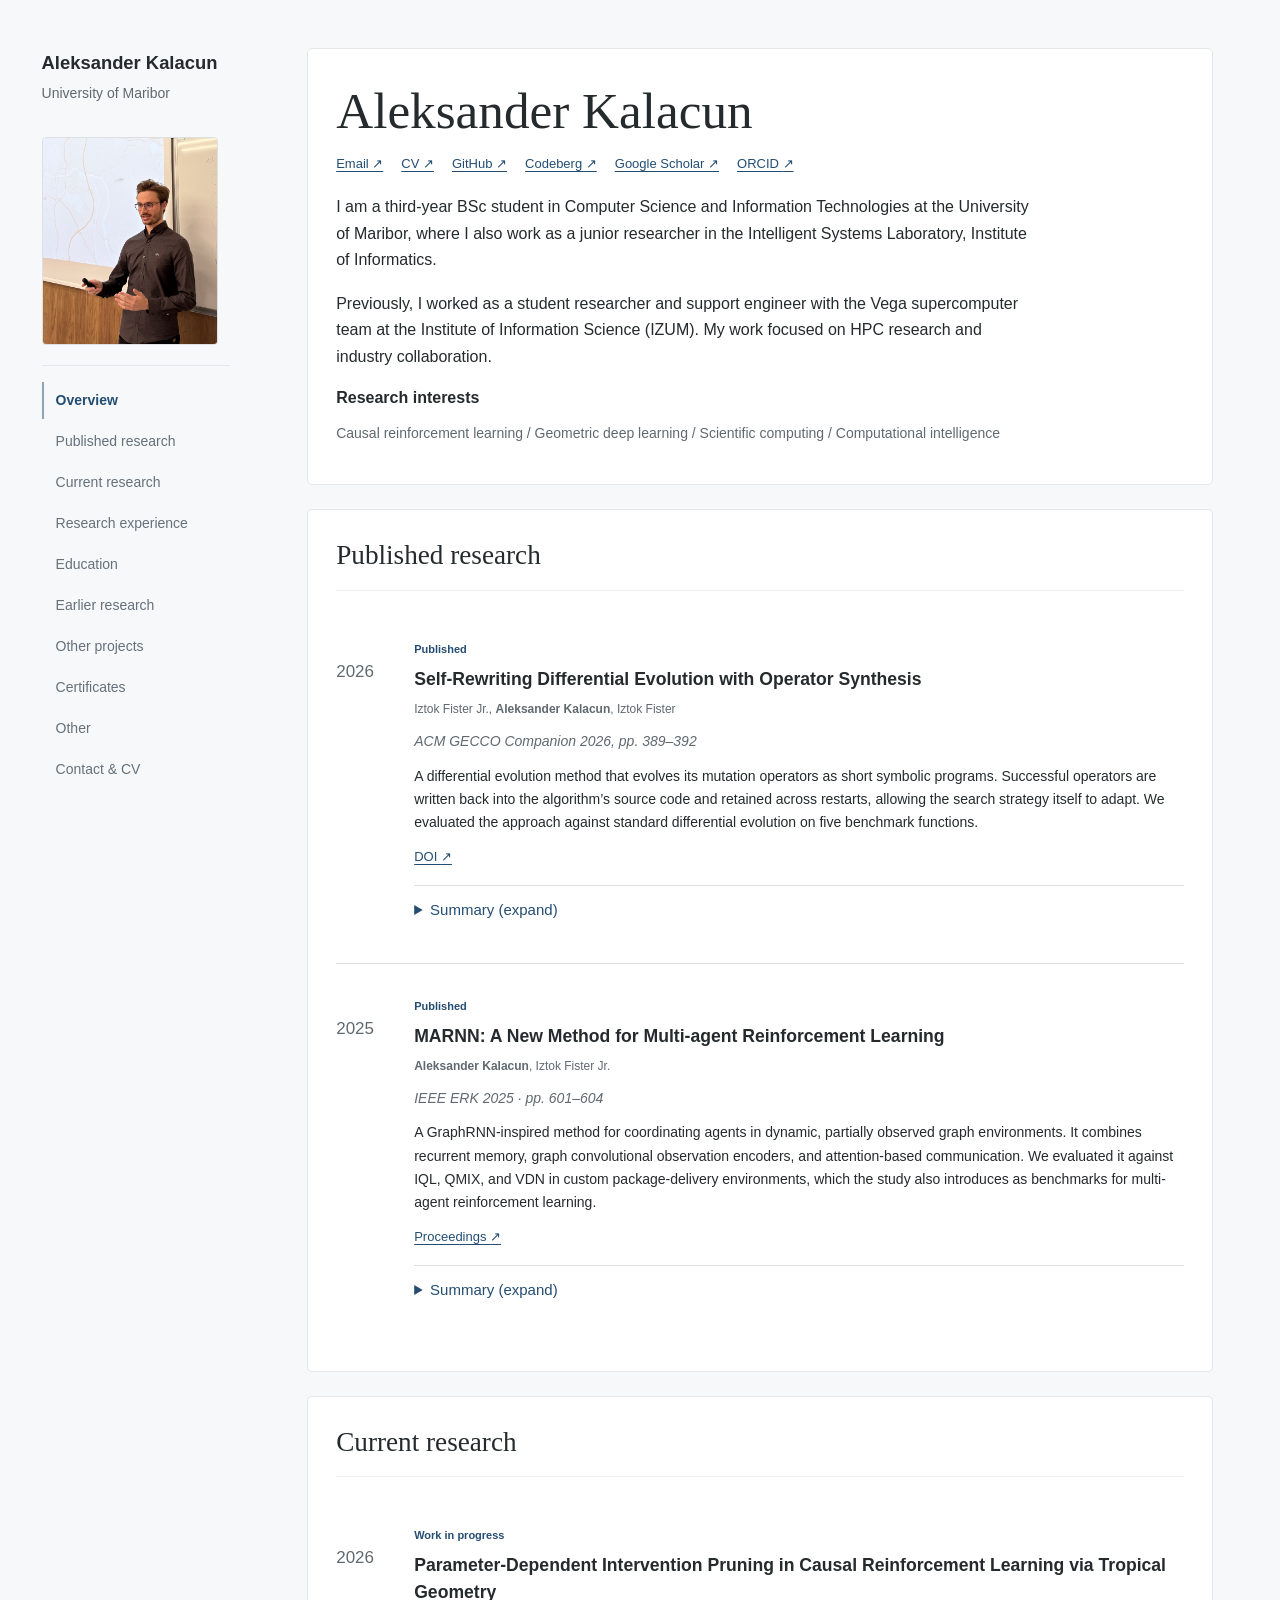
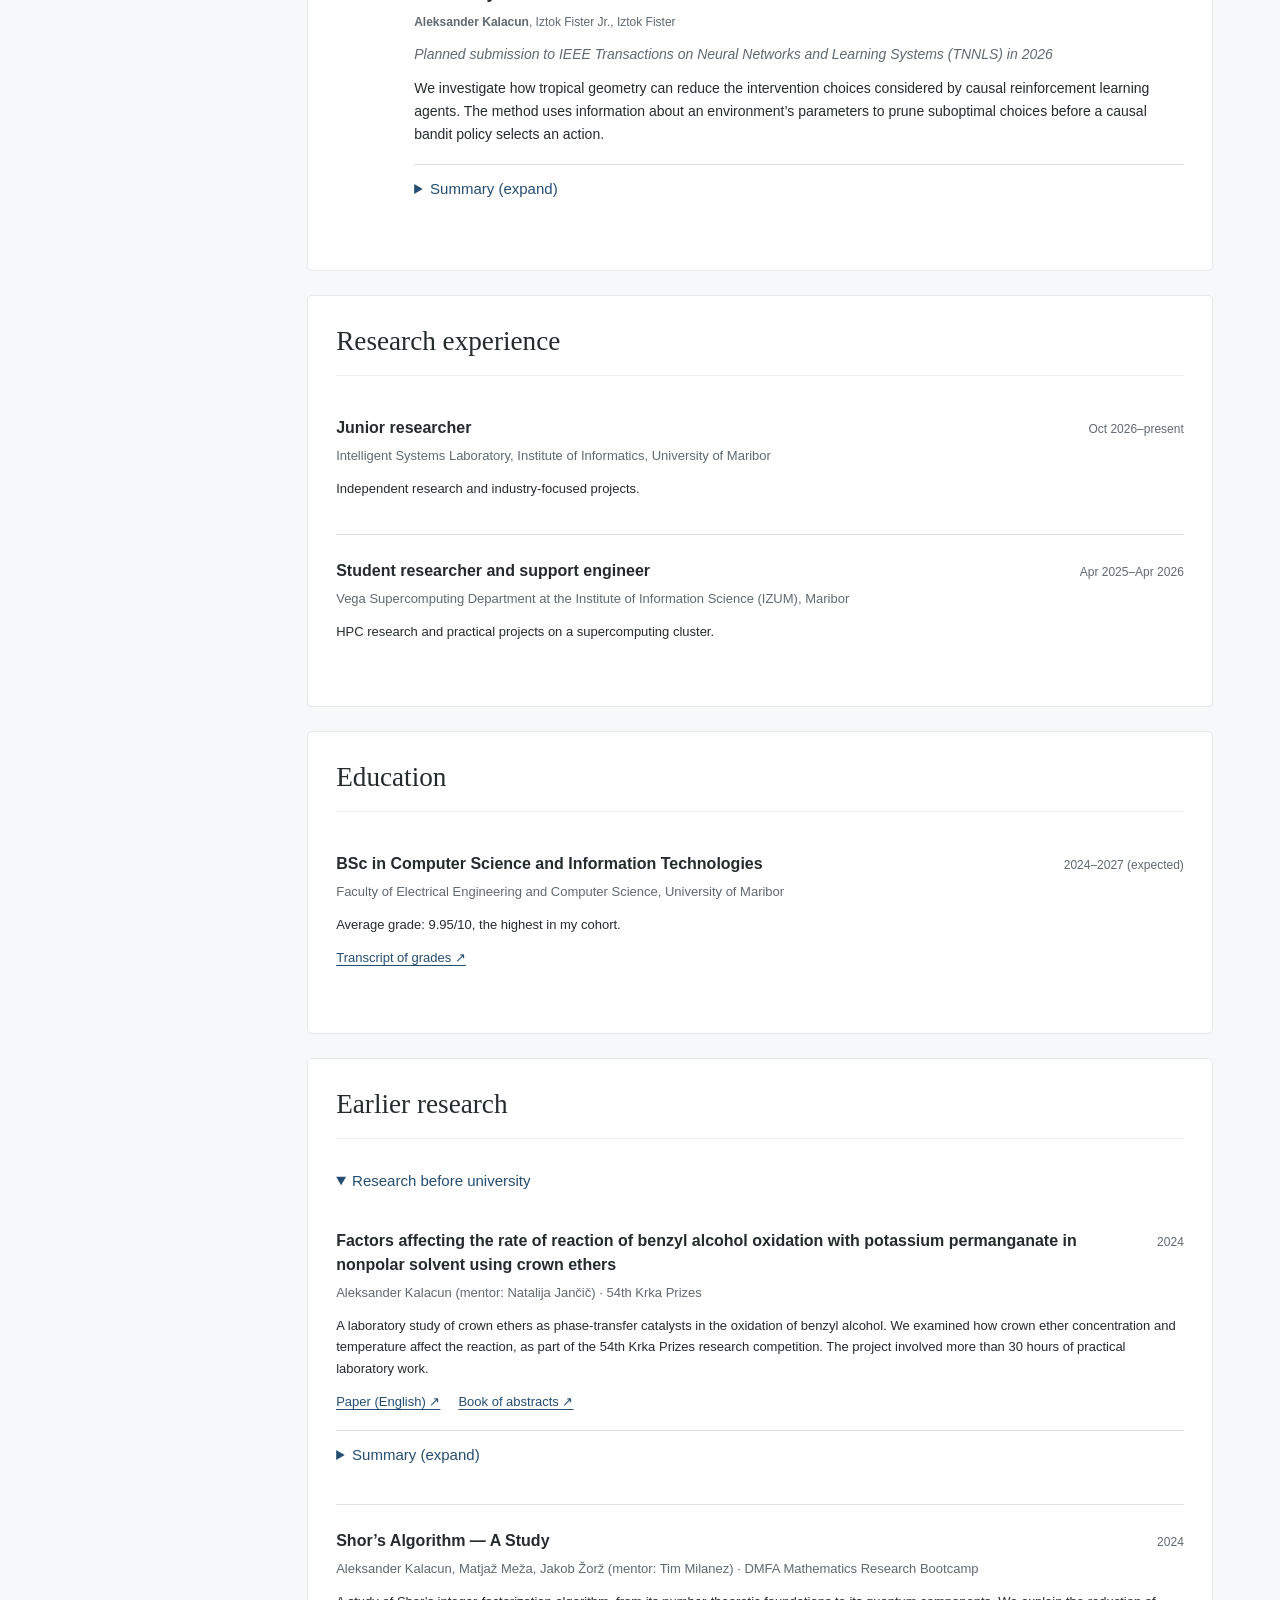
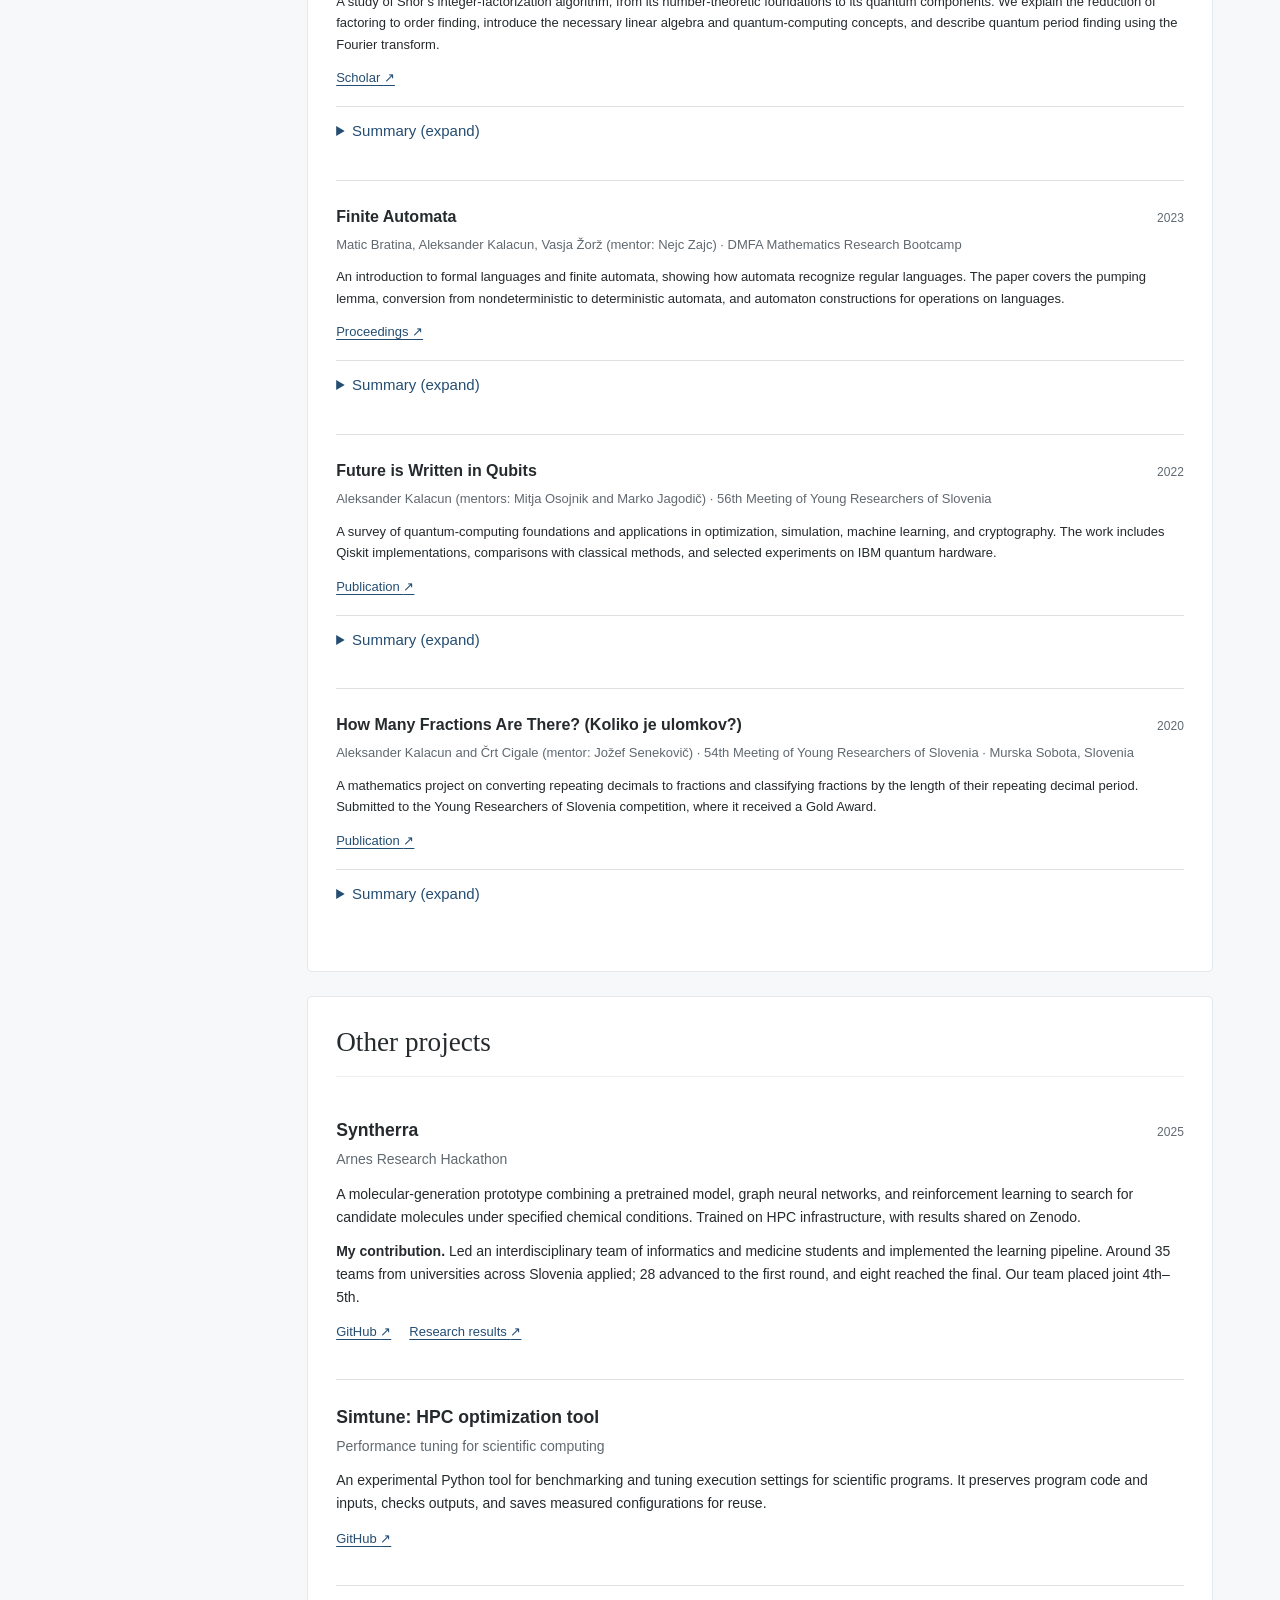
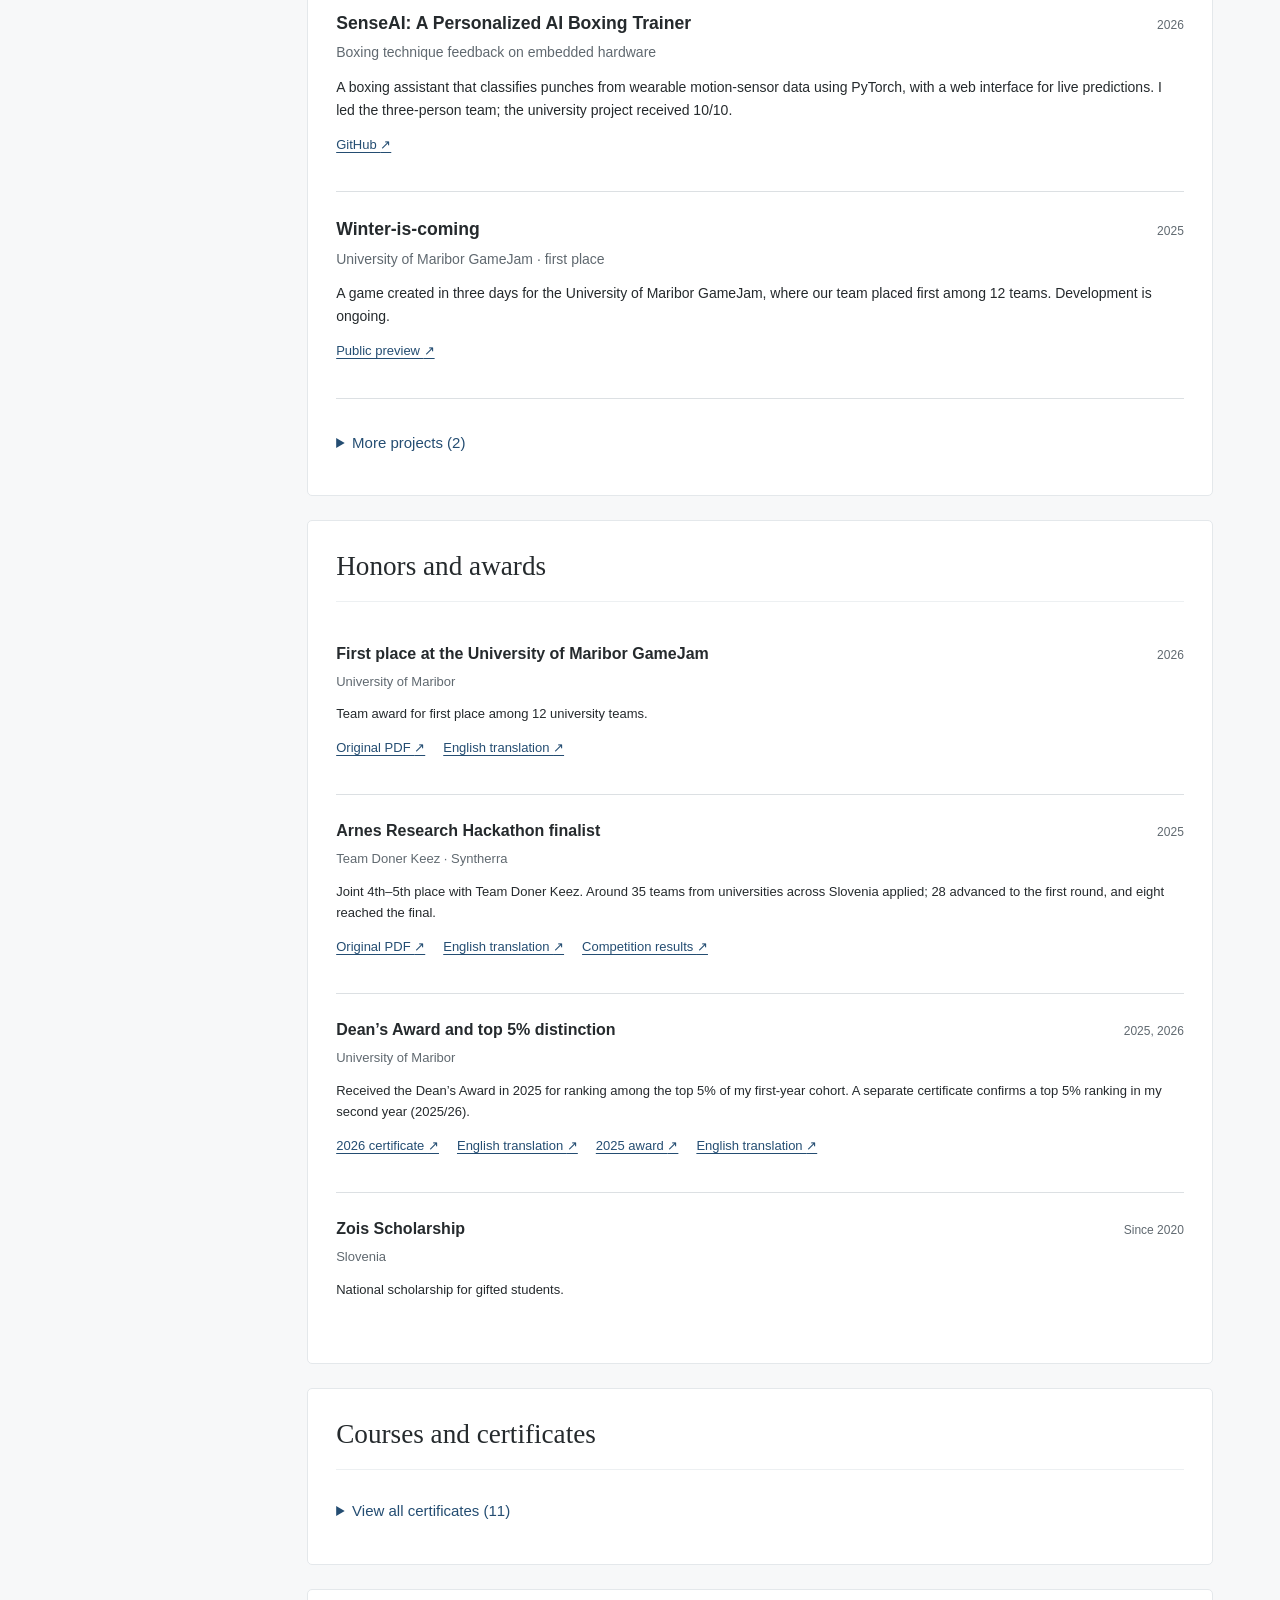
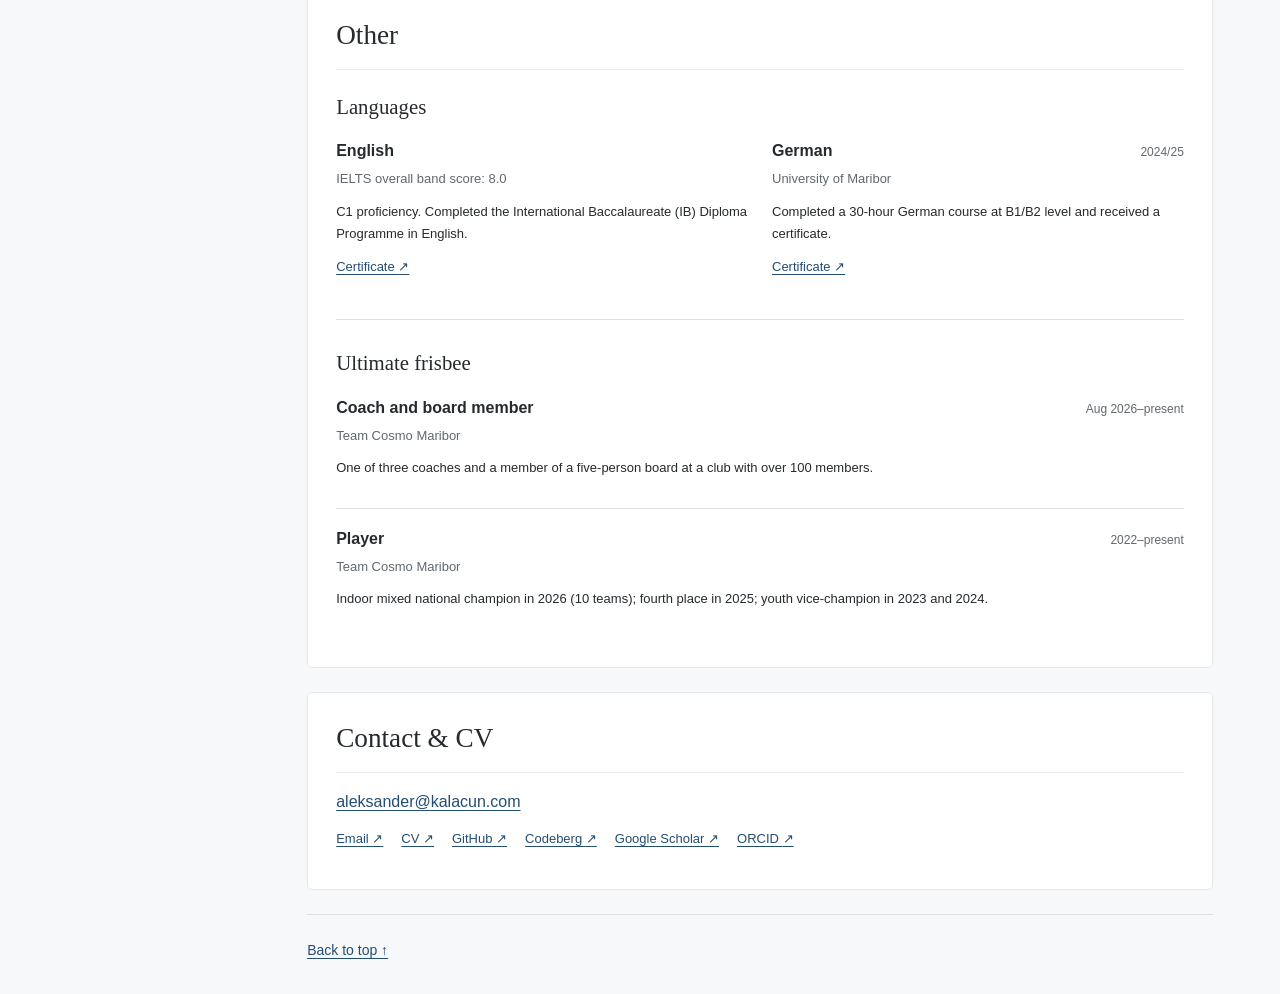
==== commit cd241cc0: "minor change" ====
--- a/index.html
+++ b/index.html
@@ -105,7 +105,7 @@
       <p>An experimental Python tool for benchmarking and tuning execution settings for scientific programs. It preserves program code and inputs, checks outputs, and saves measured configurations for reuse.</p>
 
       <div class="resource-links"><a href="https://github.com/Kalacun/simtune">GitHub <span aria-hidden="true">↗</span></a></div>
-      <details open><summary>Project details<span class="sr-only"> for Simtune: HPC optimization tool</span></summary><div class="detail-body"><div><h4>Further details</h4><p>Manual profiling supports Linux and macOS; automatic tuning is experimental and Linux-only.</p></div></div></details></article><article class="project-entry" id="sensai">
+      </article><article class="project-entry" id="sensai">
       <div class="entry-heading"><h3>SenseAI: A Personalized AI Boxing Trainer</h3><span class="entry-year">2026</span></div>
       <p class="metadata">Boxing technique feedback on embedded hardware</p>
       <p>A boxing assistant that classifies punches from wearable motion-sensor data using PyTorch, with a web interface for live predictions. I led the three-person team; the university project received 10/10.</p>
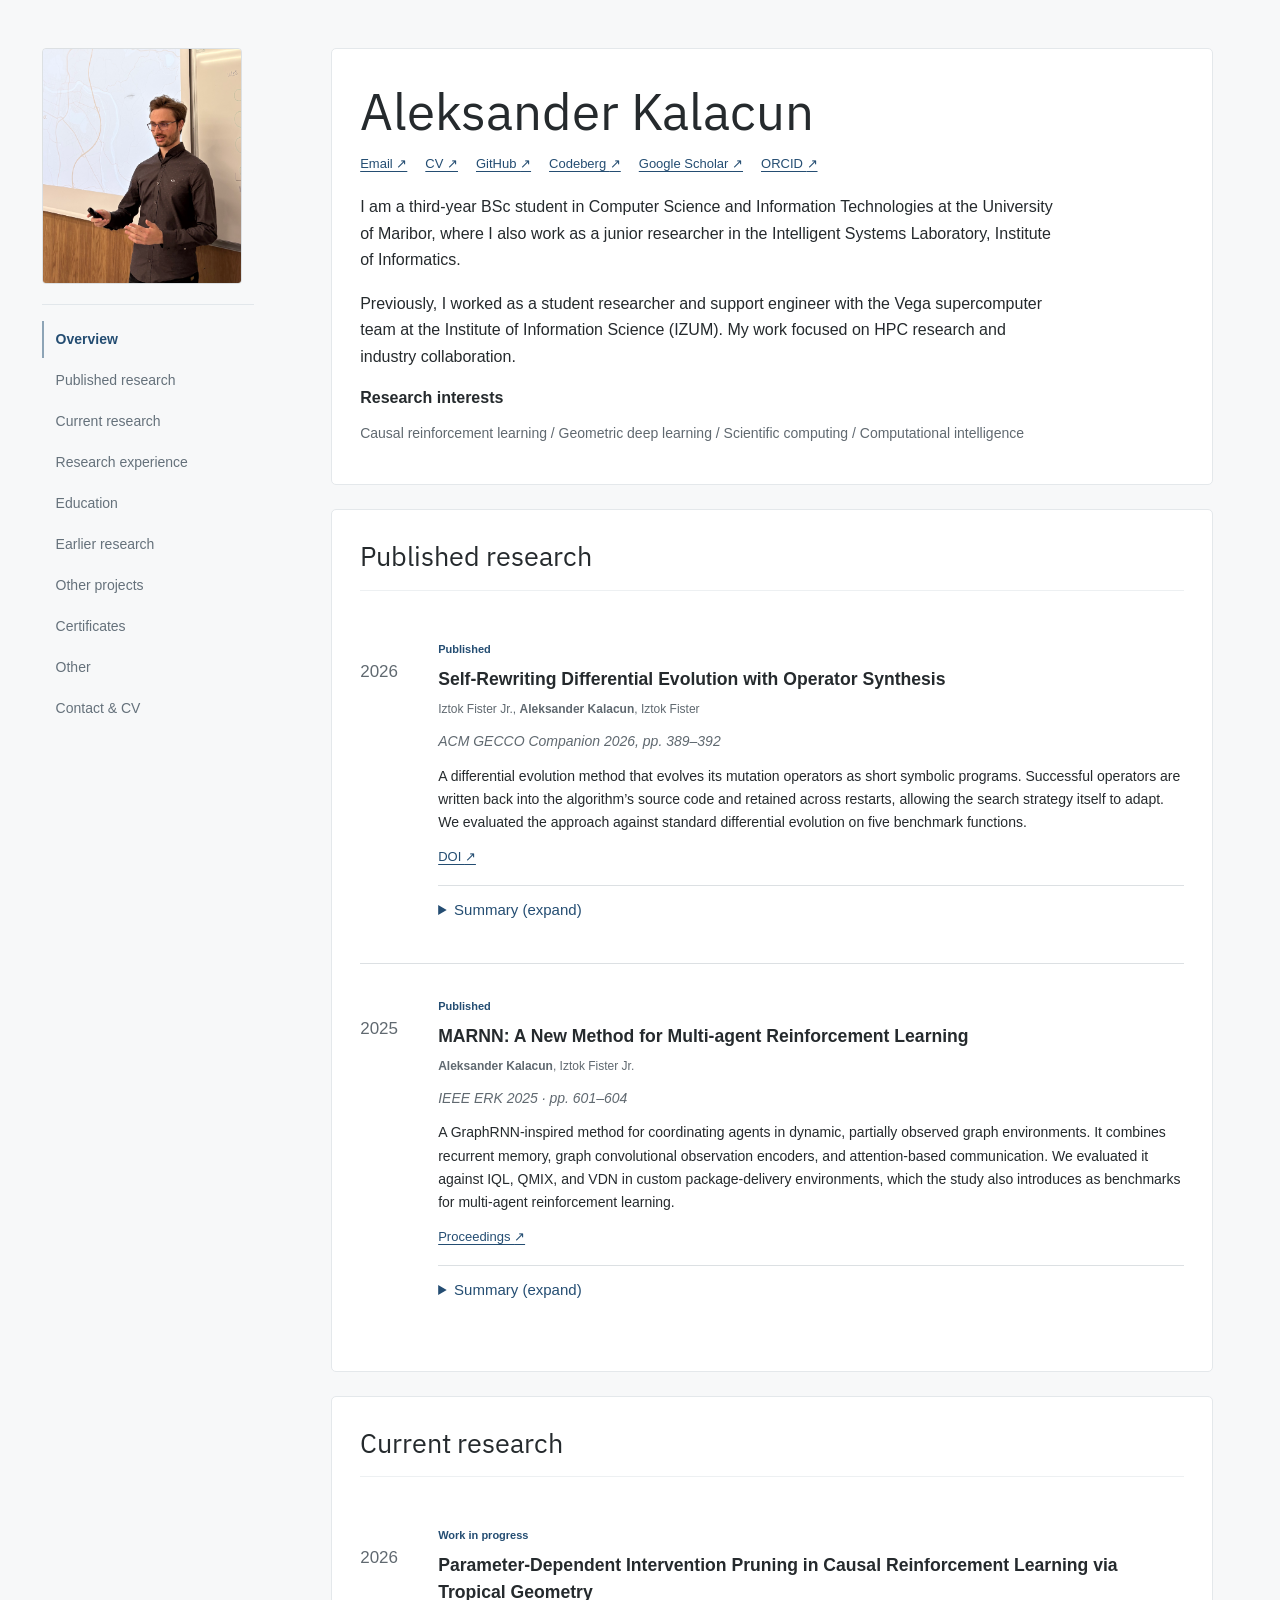
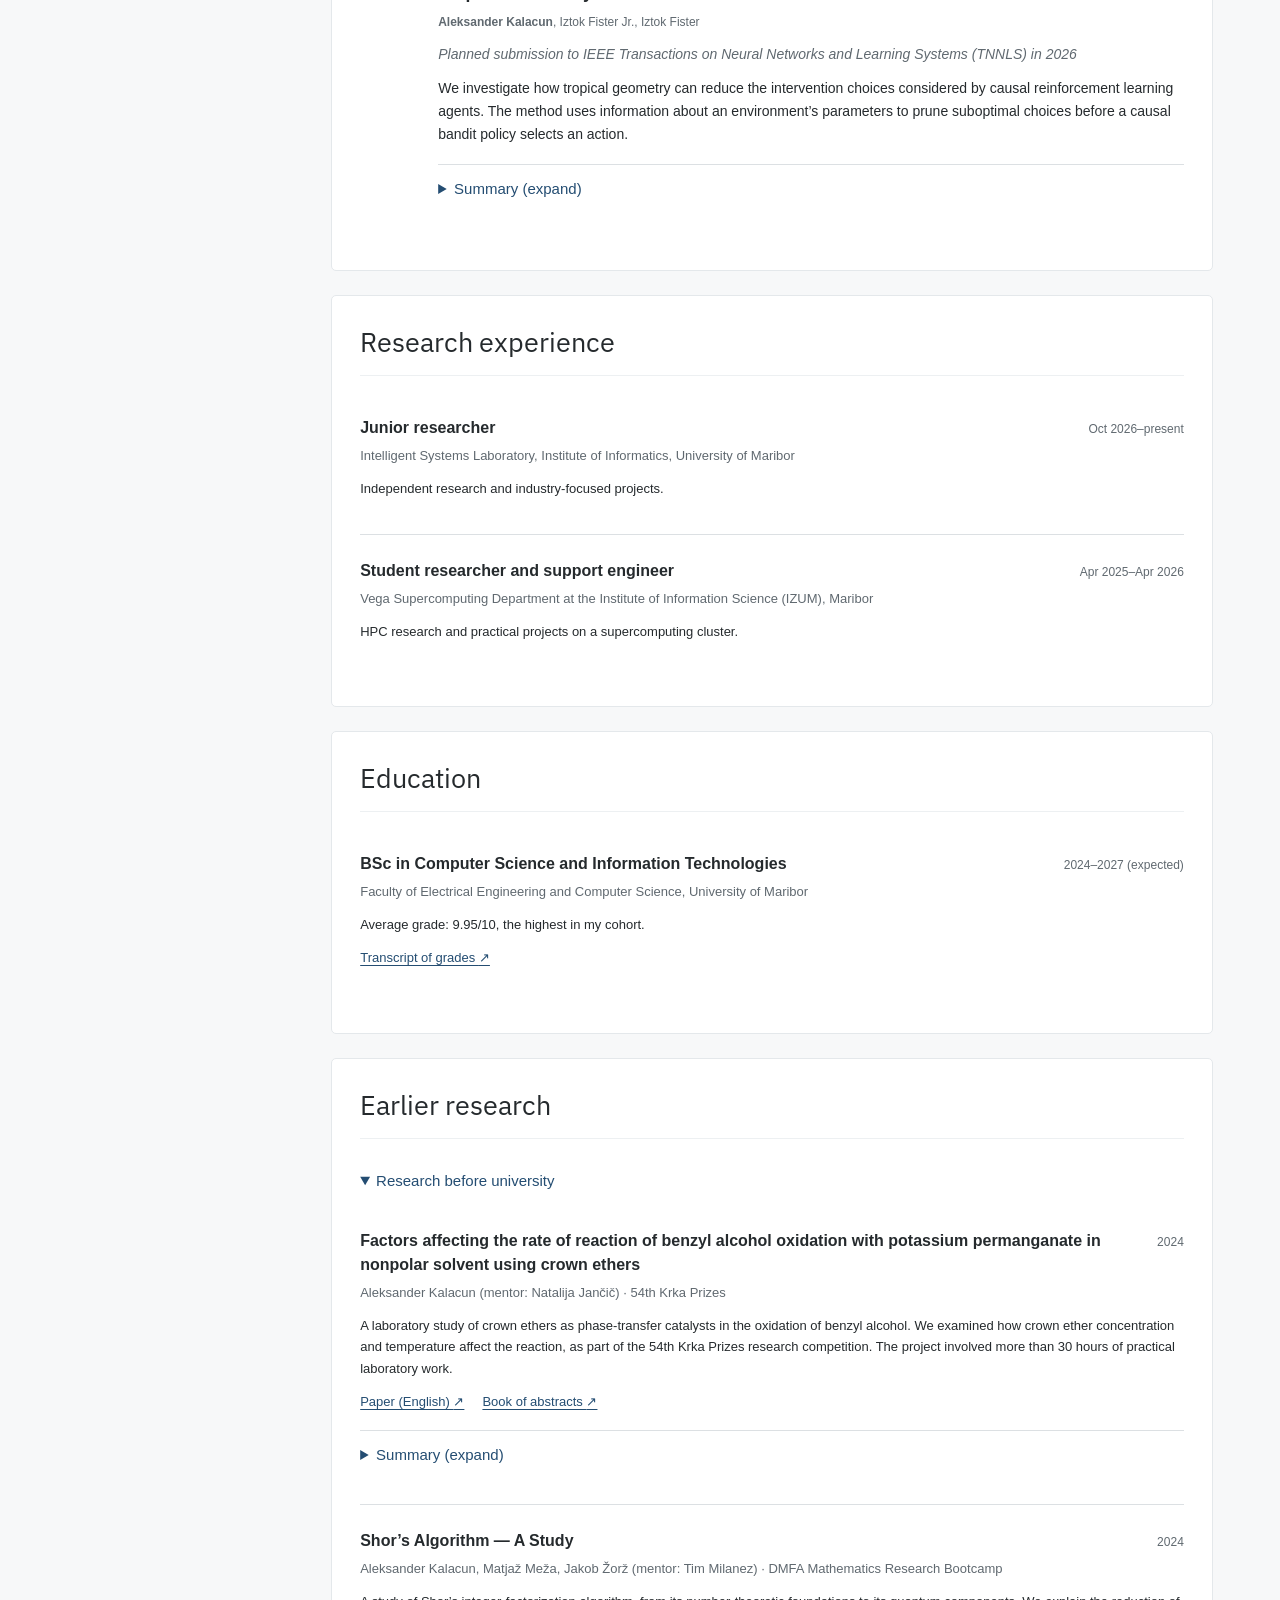
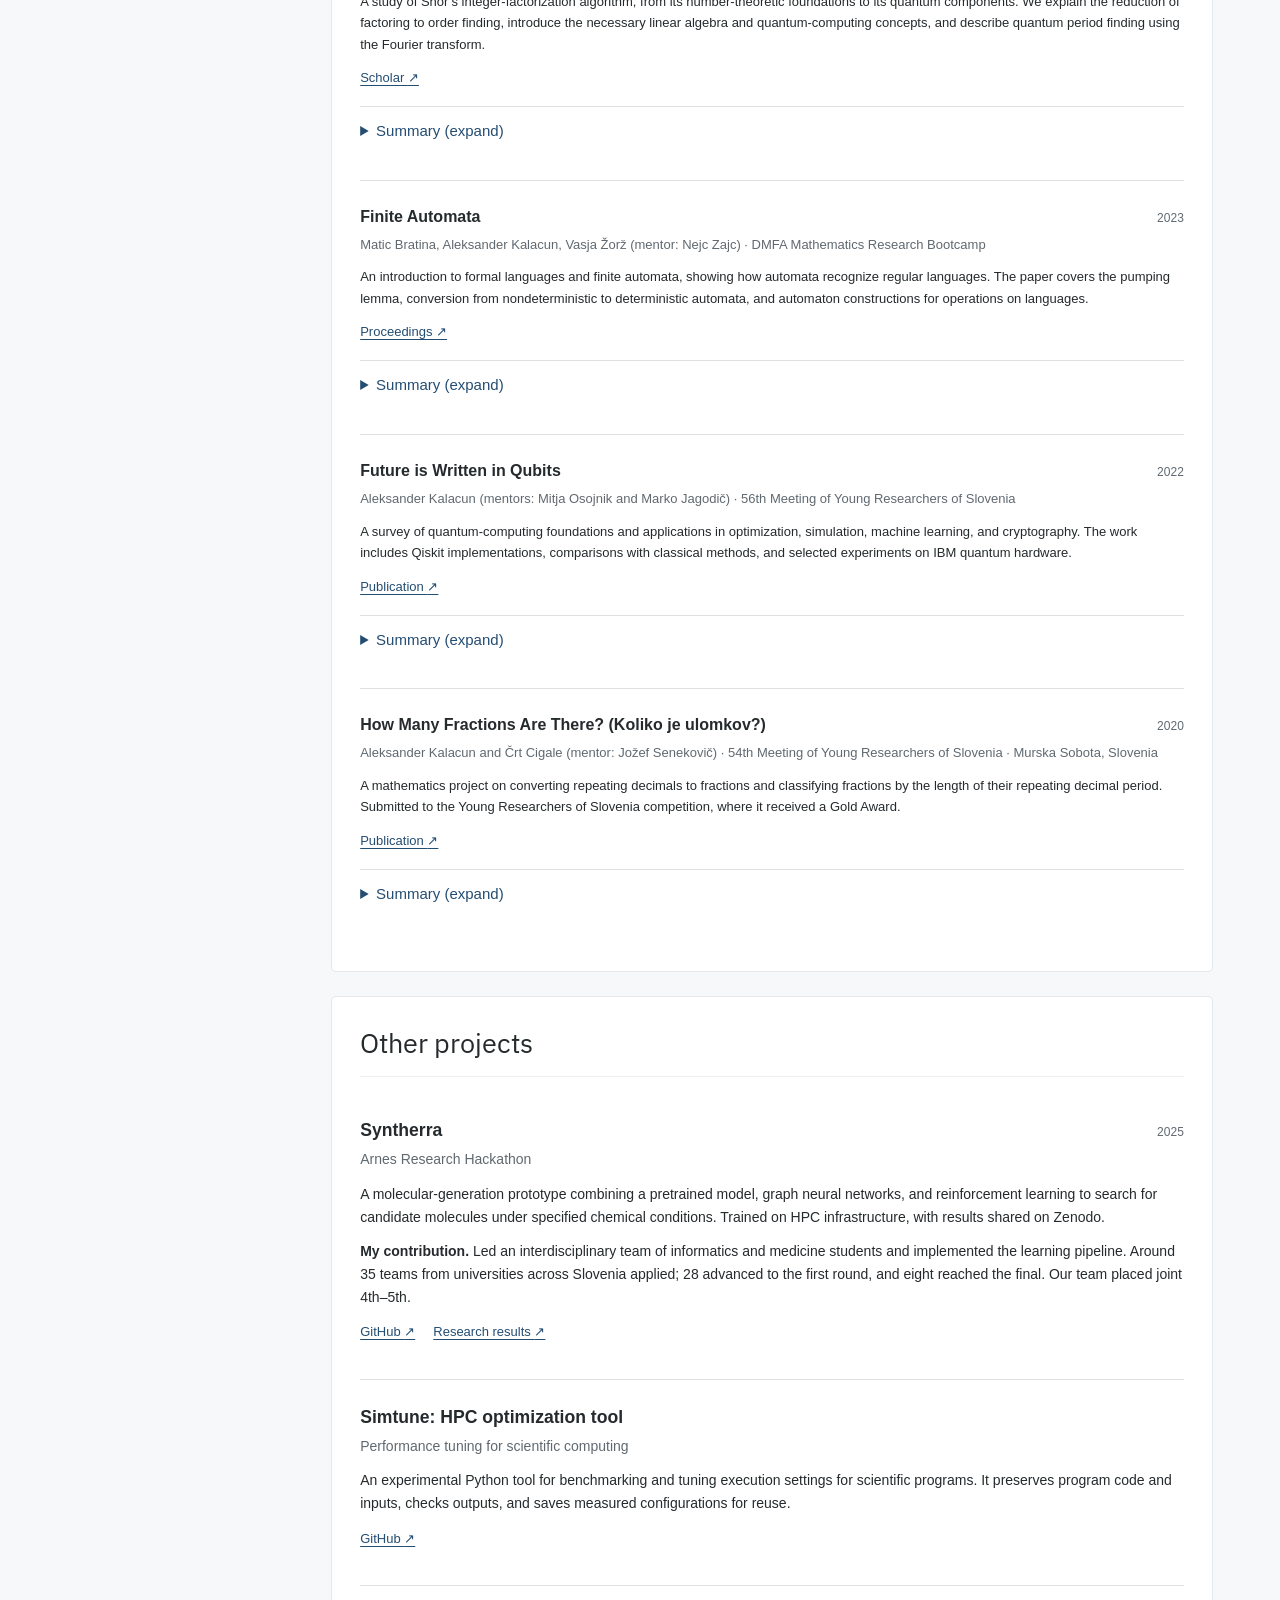
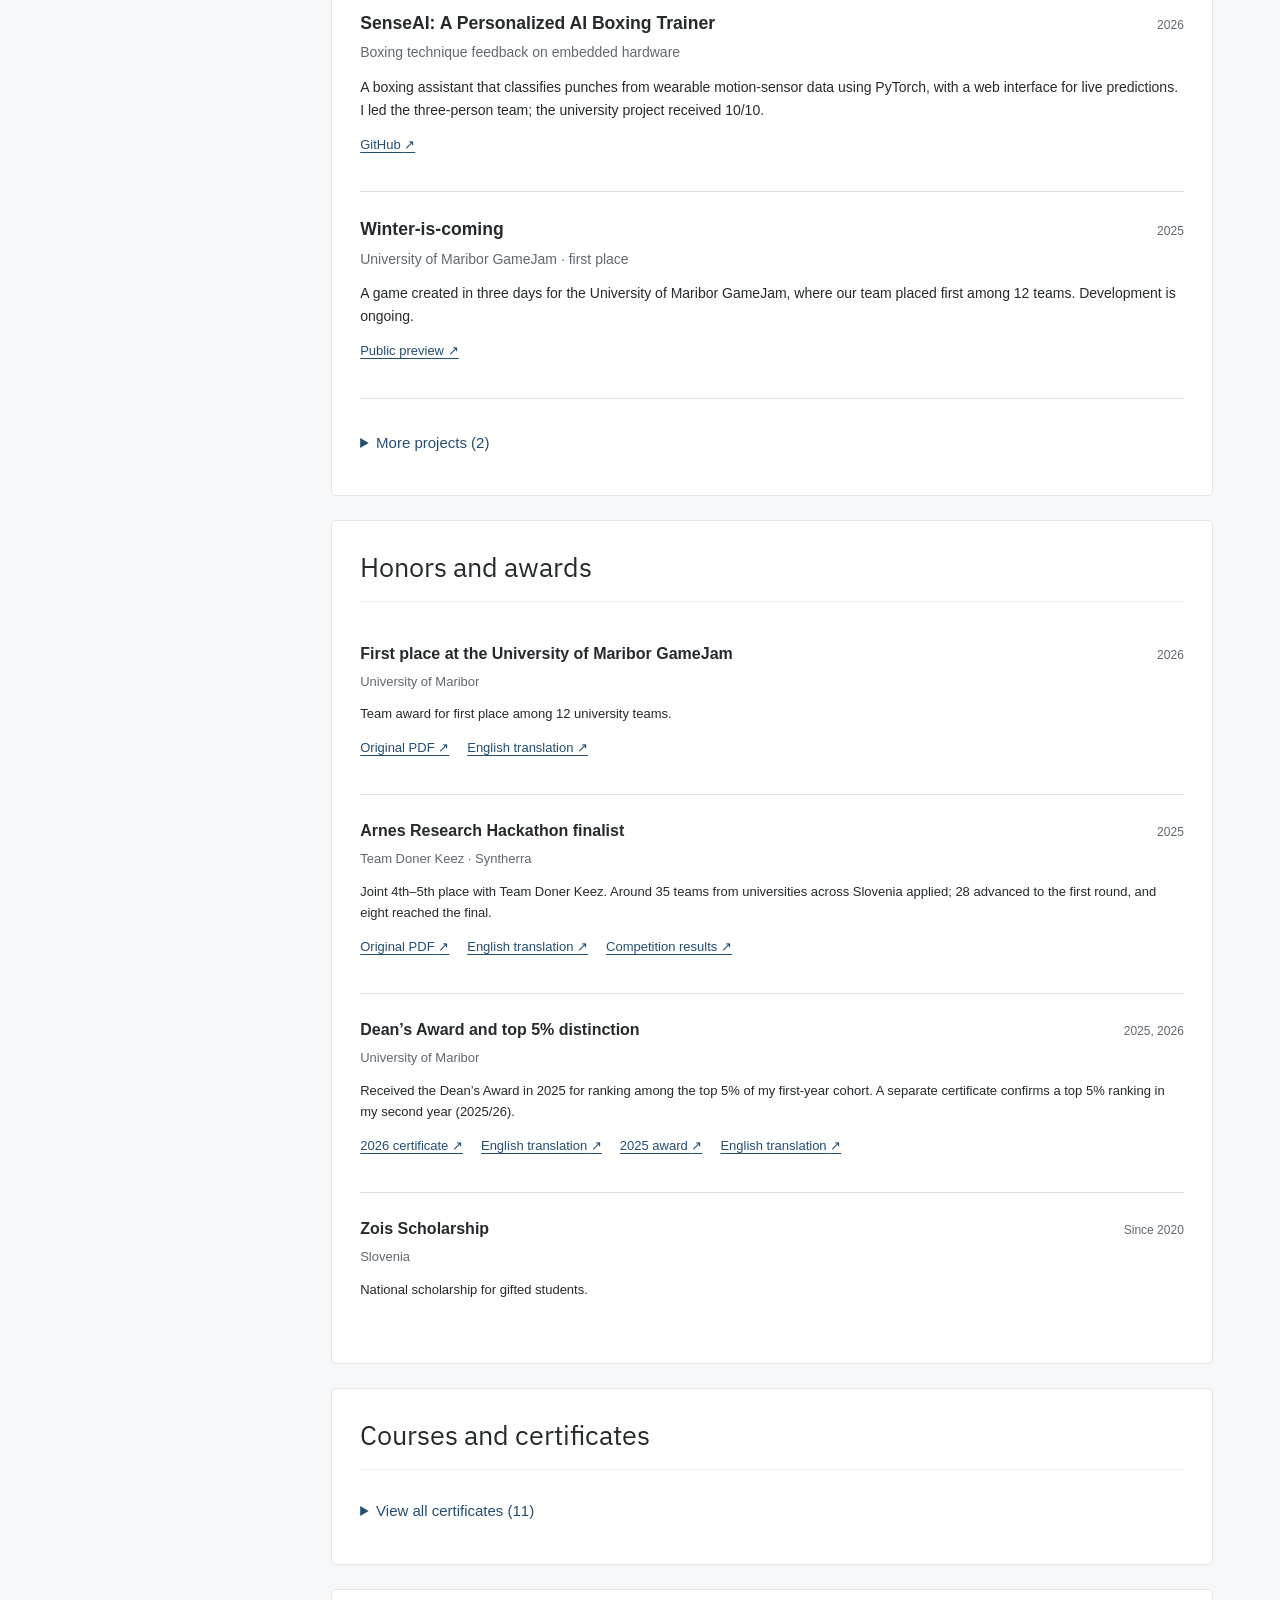
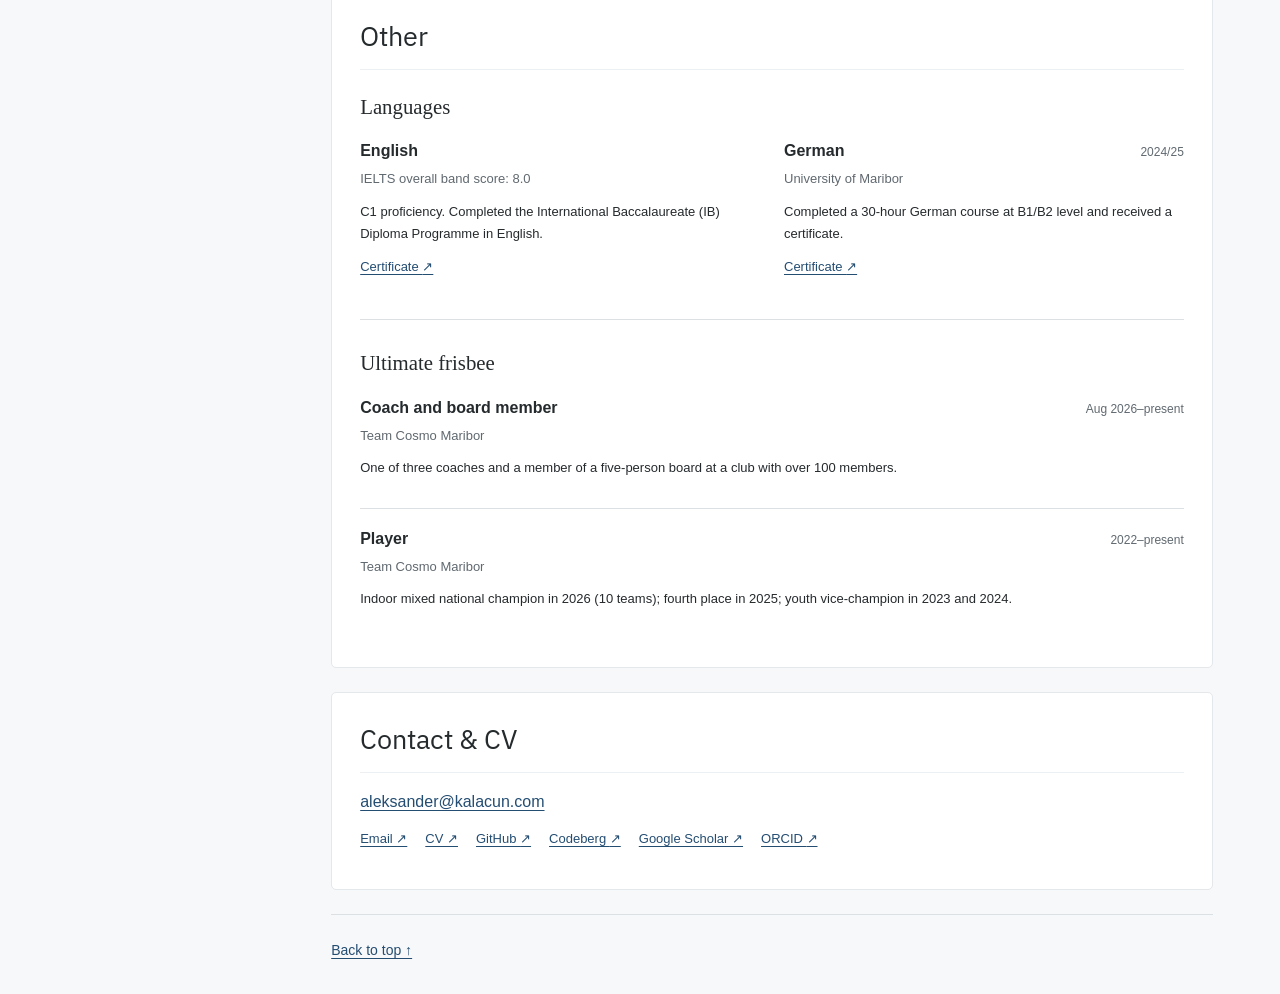
==== commit ba7e3dde: "Update homepage typography and portrait layout" ====
--- a/index.html
+++ b/index.html
@@ -9,6 +9,9 @@
   <link rel="canonical" href="https://kalacun.com/">
   <title>Aleksander Kalacun</title>
   <link rel="icon" href="assets/favicon.svg" type="image/svg+xml">
+  <link rel="preconnect" href="https://fonts.googleapis.com">
+  <link rel="preconnect" href="https://fonts.gstatic.com" crossorigin>
+  <link href="https://fonts.googleapis.com/css2?family=IBM+Plex+Sans:wght@400&display=swap" rel="stylesheet">
   <link rel="stylesheet" href="styles.css">
   <script src="script.js" defer></script>
 </head>
@@ -17,9 +20,7 @@
   <a class="skip-link" href="#main-content">Skip to content</a>
   <div class="layout">
     <header class="sidebar">
-      <a class="identity" href="#overview">Aleksander Kalacun</a>
-      <p class="sidebar-caption">University of Maribor</p>
-      <div class="photo-widget"><div class="photo-frame"><img data-profile-photo src="assets/portrait.jpg" alt="Portrait of Aleksander Kalacun" width="176" height="208"><div class="photo-fallback" hidden><span aria-hidden="true">AK</span><small>Your portrait here</small></div></div></div>
+      <div class="photo-widget"><div class="photo-frame"><img data-profile-photo src="assets/portrait.jpg" alt="Portrait of Aleksander Kalacun" width="200" height="236"><div class="photo-fallback" hidden><span aria-hidden="true">AK</span><small>Your portrait here</small></div></div></div>
       <nav class="page-nav" aria-label="Sections"><a href="#overview">Overview</a><a href="#research">Published research</a><a href="#current-research">Current research</a><a href="#experience">Research experience</a><a href="#education">Education</a><a href="#earlier-research">Earlier research</a><a href="#projects">Other projects</a><a href="#certificates">Certificates</a><a href="#misc">Other</a><a href="#contact">Contact & CV</a></nav>
     </header>
     <main id="main-content">
--- a/styles.css
+++ b/styles.css
@@ -9,16 +9,14 @@
 [hidden]{display:none!important}
 h1,h2,h3,h4,p,dd,a,summary{overflow-wrap:anywhere}
 img{max-width:100%}
-h1,h2{font-family:Georgia,"Times New Roman",serif;font-weight:400}
+h1,h2{font-family:"IBM Plex Sans",-apple-system,BlinkMacSystemFont,"Segoe UI",Arial,sans-serif;font-weight:400}
 h1{font-size:clamp(2.3rem,4vw,3.2rem);line-height:1.15;margin:.3rem 0 .65rem}
 h2{font-size:1.7rem;line-height:1.3;margin:0 0 16px}
 h3{font-size:1.1rem;line-height:1.5;font-weight:650;margin:0}
 h4{font-size:13px;margin:4px 0 8px}
 p{margin:.7rem 0}
-.layout{display:grid;grid-template-columns:15rem minmax(0,1fr);max-width:78rem;margin:auto}
+.layout{display:grid;grid-template-columns:16.5rem minmax(0,1fr);max-width:78rem;margin:auto}
 .sidebar{position:static;align-self:stretch;min-width:0;min-height:100vh;padding:3rem 1.6rem;background:transparent}
-.identity{font-weight:650;font-size:1.15rem;color:var(--ink);text-decoration:none}
-.sidebar-caption{font-size:.875rem;color:var(--muted);margin:.25rem 0 2rem}
 .page-nav{position:sticky;top:24px;max-height:calc(100dvh - 48px);overflow-y:auto;display:grid;gap:4px;margin-top:20px;padding:16px 0 8px;border-top:1px solid #e2e7eb}
 .page-nav a{margin:0;padding:8px 12px;font-size:14px;line-height:1.5;text-decoration:none;color:#65717b;background:transparent;border-left:2px solid transparent}
 .page-nav a:hover{color:var(--link);background:#f0f3f5}
@@ -77,23 +75,21 @@
 .certificate-list .compact-entry{padding:16px 0}
 .certificate-list .resource-links{margin:6px 0 0;gap:6px 16px}
 footer{display:flex;gap:1rem;flex-wrap:wrap;justify-content:space-between;border-top:1px solid var(--line);padding:1.5rem 0 2rem;font-size:.875rem;color:var(--muted)}
-.photo-frame{width:176px;height:208px;background:#eef1f0;border:1px solid var(--line);border-radius:4px;overflow:hidden}
+.photo-frame{width:200px;height:236px;background:#eef1f0;border:1px solid var(--line);border-radius:4px;overflow:hidden}
 .photo-frame img{width:100%;height:100%;object-fit:cover;display:block}
 .photo-fallback{display:flex;height:100%;align-items:center;justify-content:center;flex-direction:column;gap:13px;color:var(--muted)}
 .photo-fallback>span{font:52px Georgia,serif}
 .photo-fallback small{font:10px system-ui,sans-serif}
-.photo-picker{display:block;position:relative;width:176px;margin-top:10px;padding:6px 8px;border:1px solid var(--line);border-radius:3px;text-align:center;font:11px/1.5 system-ui,sans-serif;color:var(--link);cursor:pointer}
+.photo-picker{display:block;position:relative;width:200px;margin-top:10px;padding:6px 8px;border:1px solid var(--line);border-radius:3px;text-align:center;font:11px/1.5 system-ui,sans-serif;color:var(--link);cursor:pointer}
 .photo-picker:focus-within{outline:2px solid currentColor;outline-offset:3px}
 .photo-picker input{position:absolute;inset:0;opacity:0;width:100%;height:100%;cursor:pointer}
-.photo-status{max-width:176px;font:9px/1.5 system-ui,sans-serif;color:var(--muted);margin:6px 0 0}
+.photo-status{max-width:200px;font:9px/1.5 system-ui,sans-serif;color:var(--muted);margin:6px 0 0}
 .skip-link{position:fixed;top:-5rem;left:1rem;padding:.7rem 1rem;background:#fff;z-index:10}
 .skip-link:focus{top:1rem}
 .sr-only{position:absolute;width:1px;height:1px;padding:0;margin:-1px;overflow:hidden;clip:rect(0,0,0,0);white-space:nowrap;border:0}
 @media(max-width:56rem){
 .layout{grid-template-columns:1fr}
 .sidebar{min-height:auto;padding:1.2rem 1.5rem}
-.sidebar-caption{margin-bottom:.75rem}
-.photo-widget{margin-top:16px}
 .page-nav{position:static;max-height:none;overflow:visible;display:flex;flex-wrap:wrap;gap:4px}
 .page-nav a{padding:6px 8px;border-left:0;border-bottom:2px solid transparent}
 .page-nav a[aria-current="location"]{border-bottom-color:#8da4b6}
@@ -108,8 +104,8 @@
 .overview-list>div{grid-template-columns:1fr;gap:.15rem}
 .entry-heading{display:block}
 .language-list{grid-template-columns:1fr}
-.photo-frame{width:145px;height:172px}
-.photo-picker,.photo-status{width:145px;max-width:145px}
+.photo-frame{width:170px;height:201px}
+.photo-picker,.photo-status{width:170px;max-width:170px}
 }
 @media print{
 body{background:#fff;font-size:11pt}
